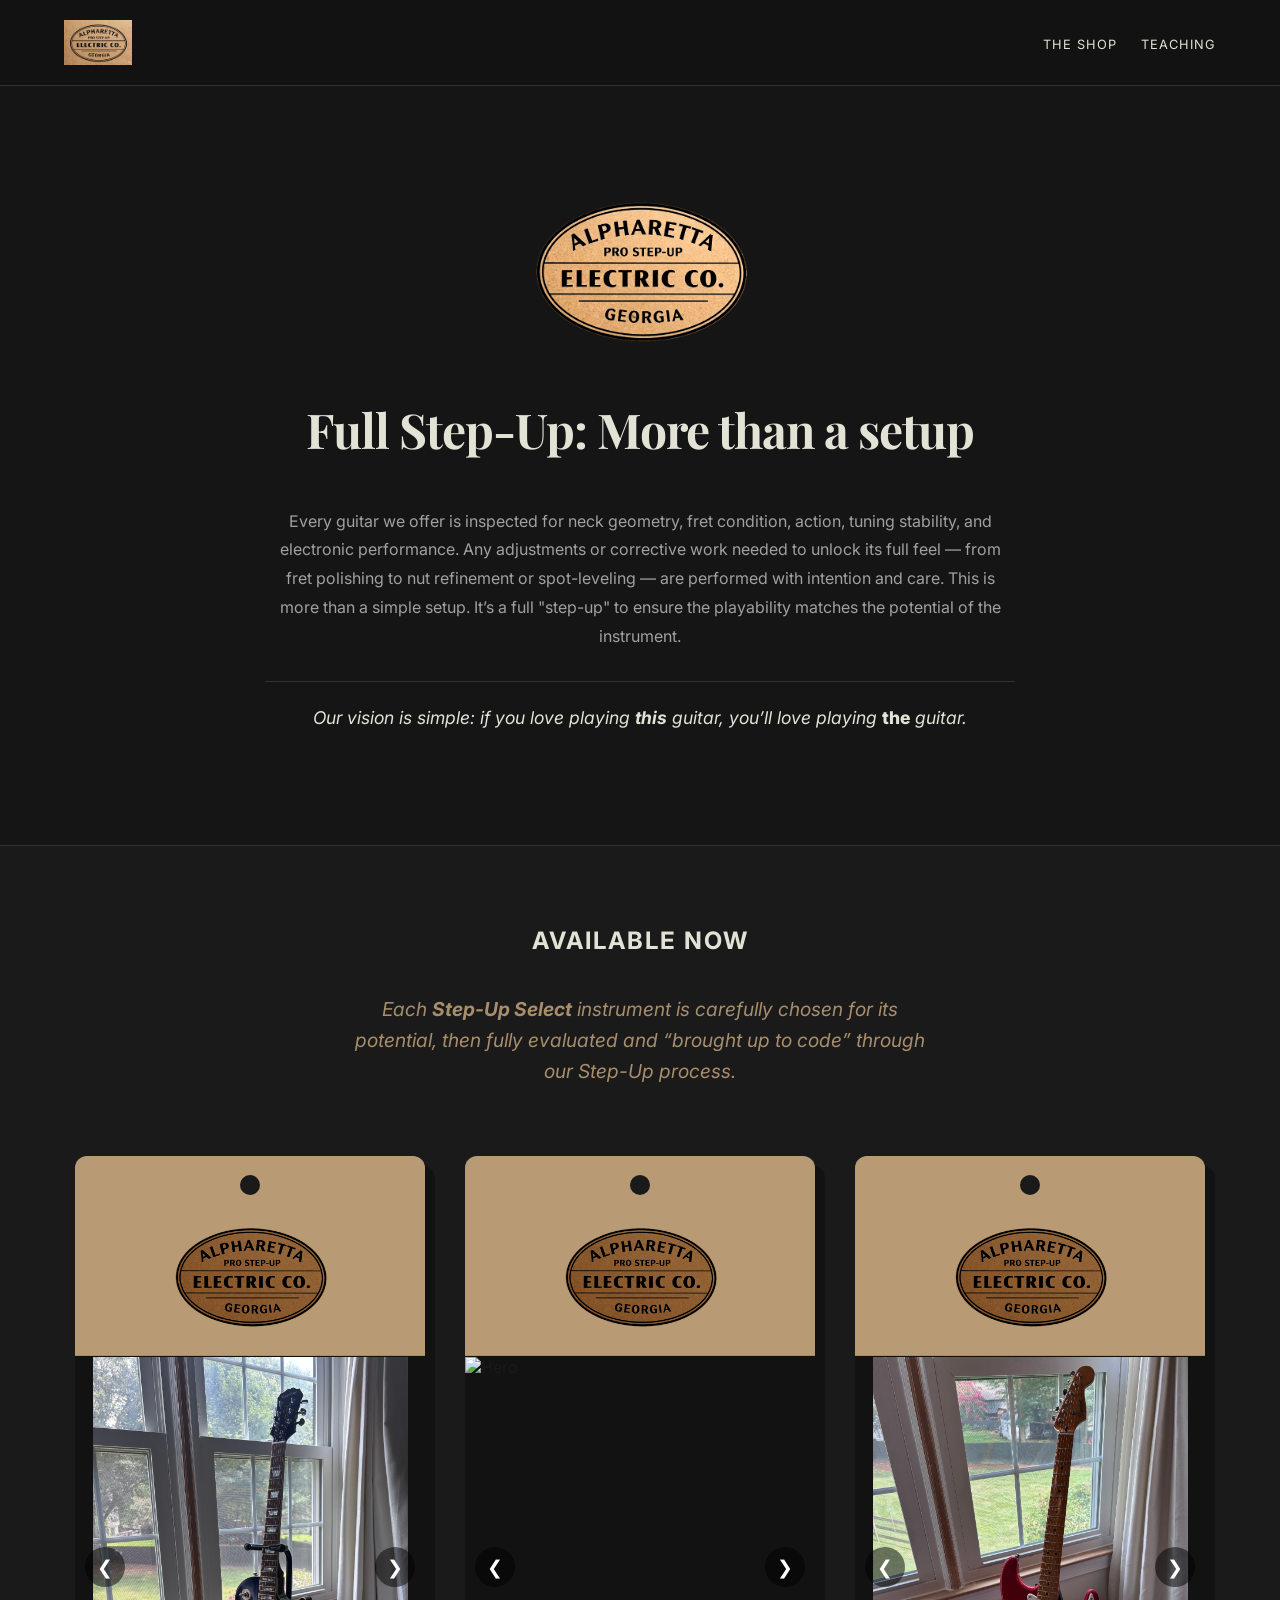
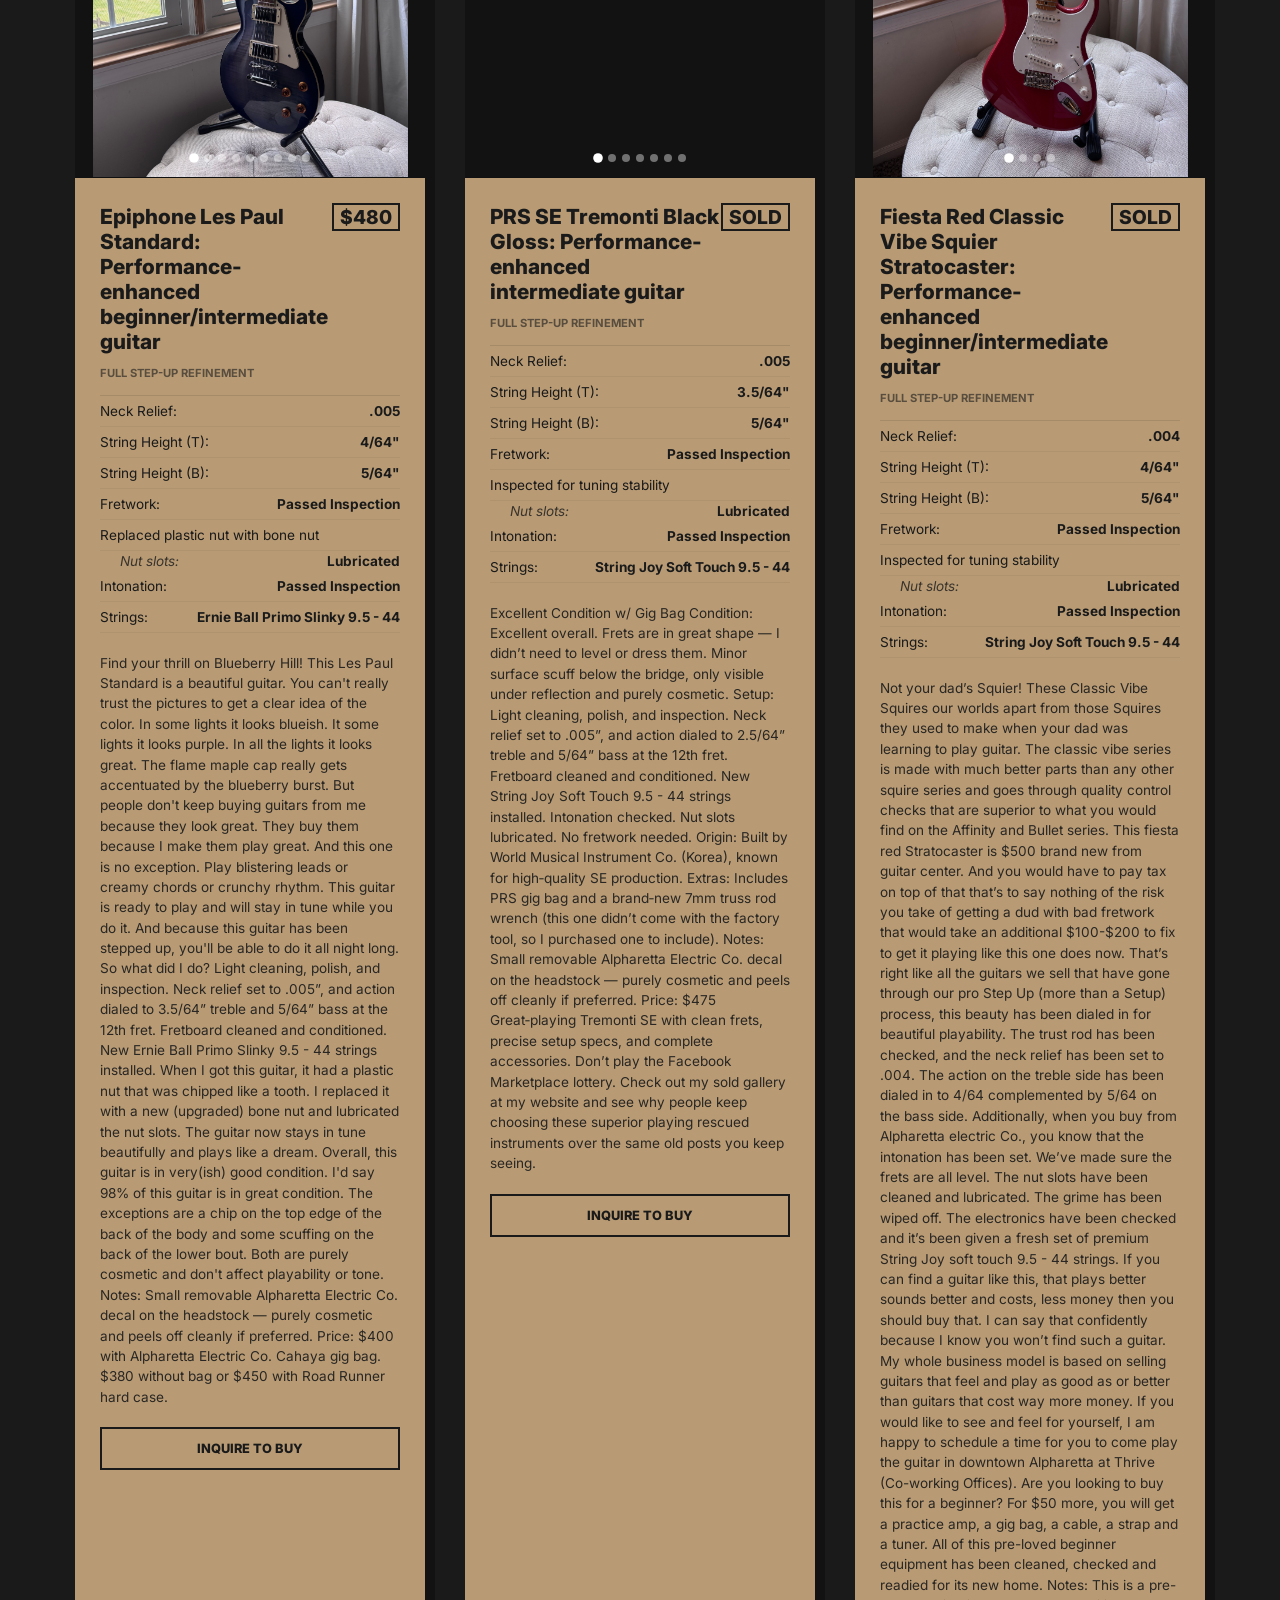
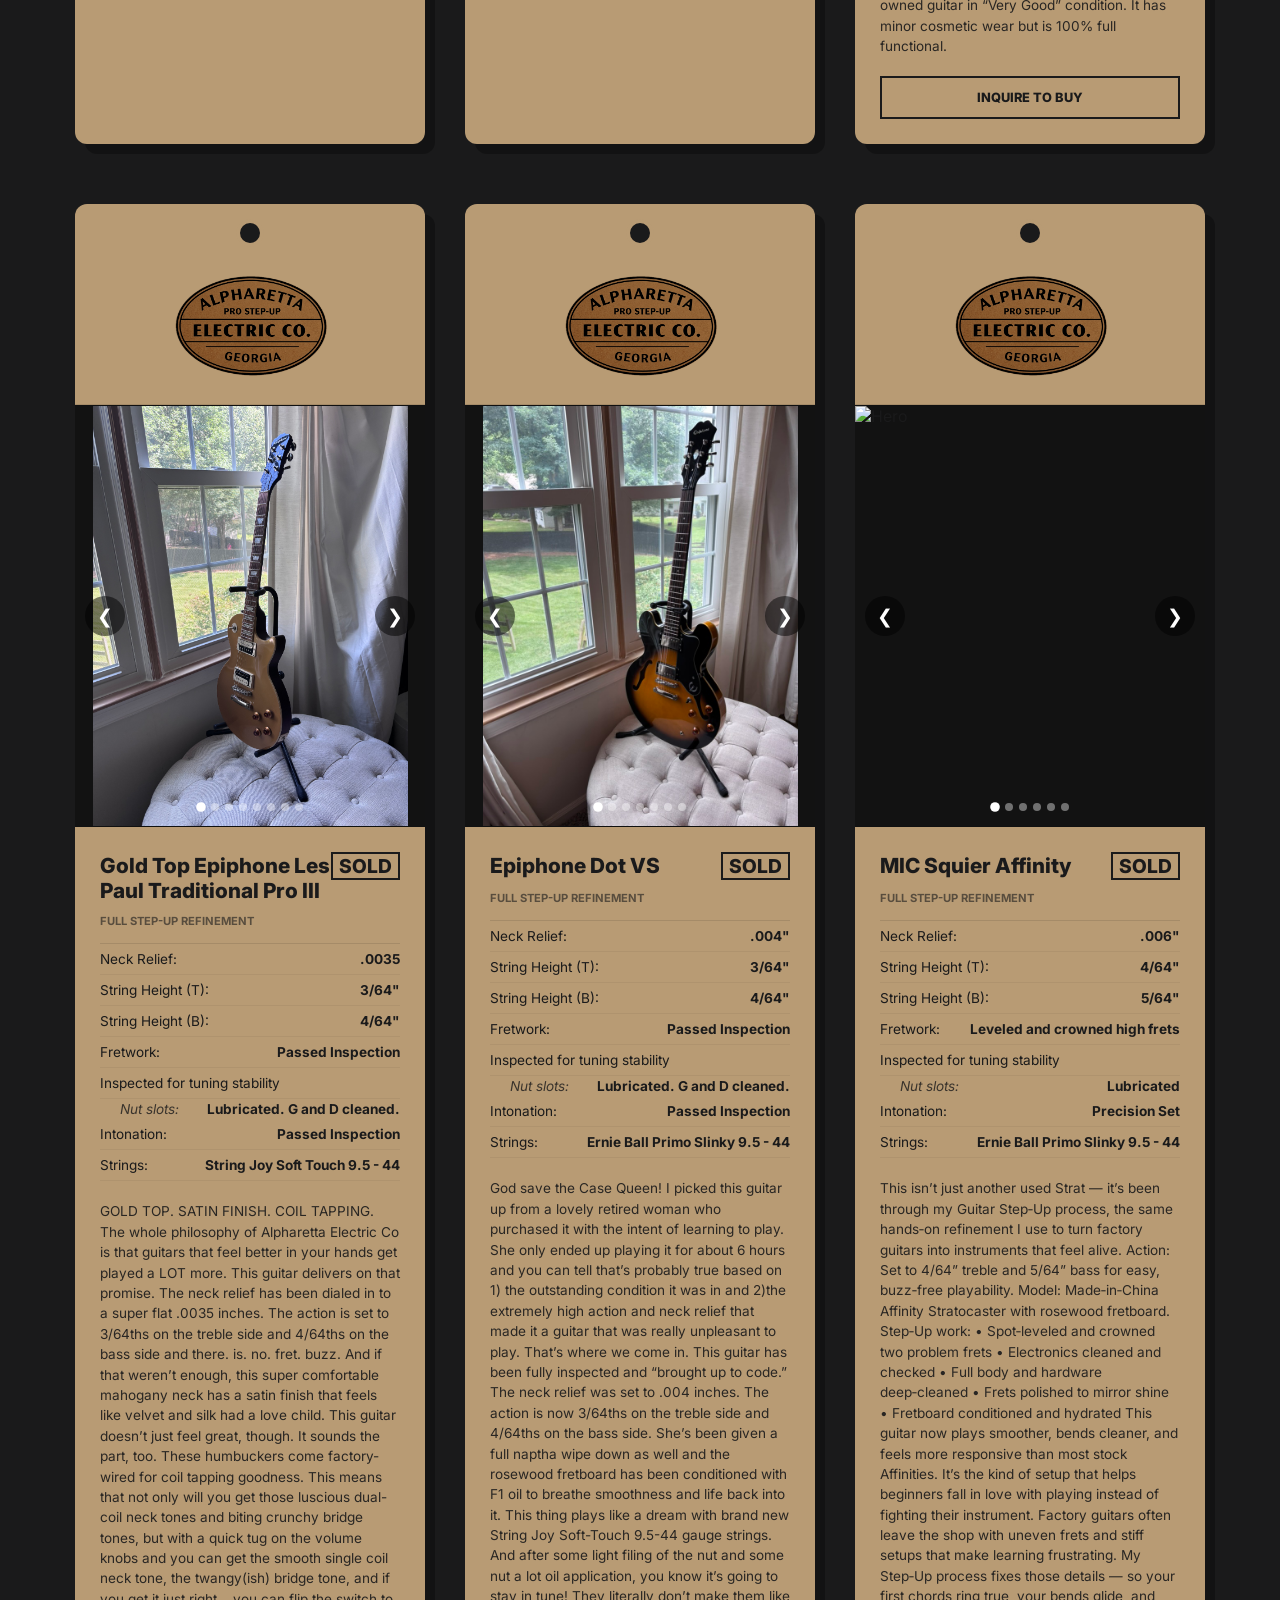
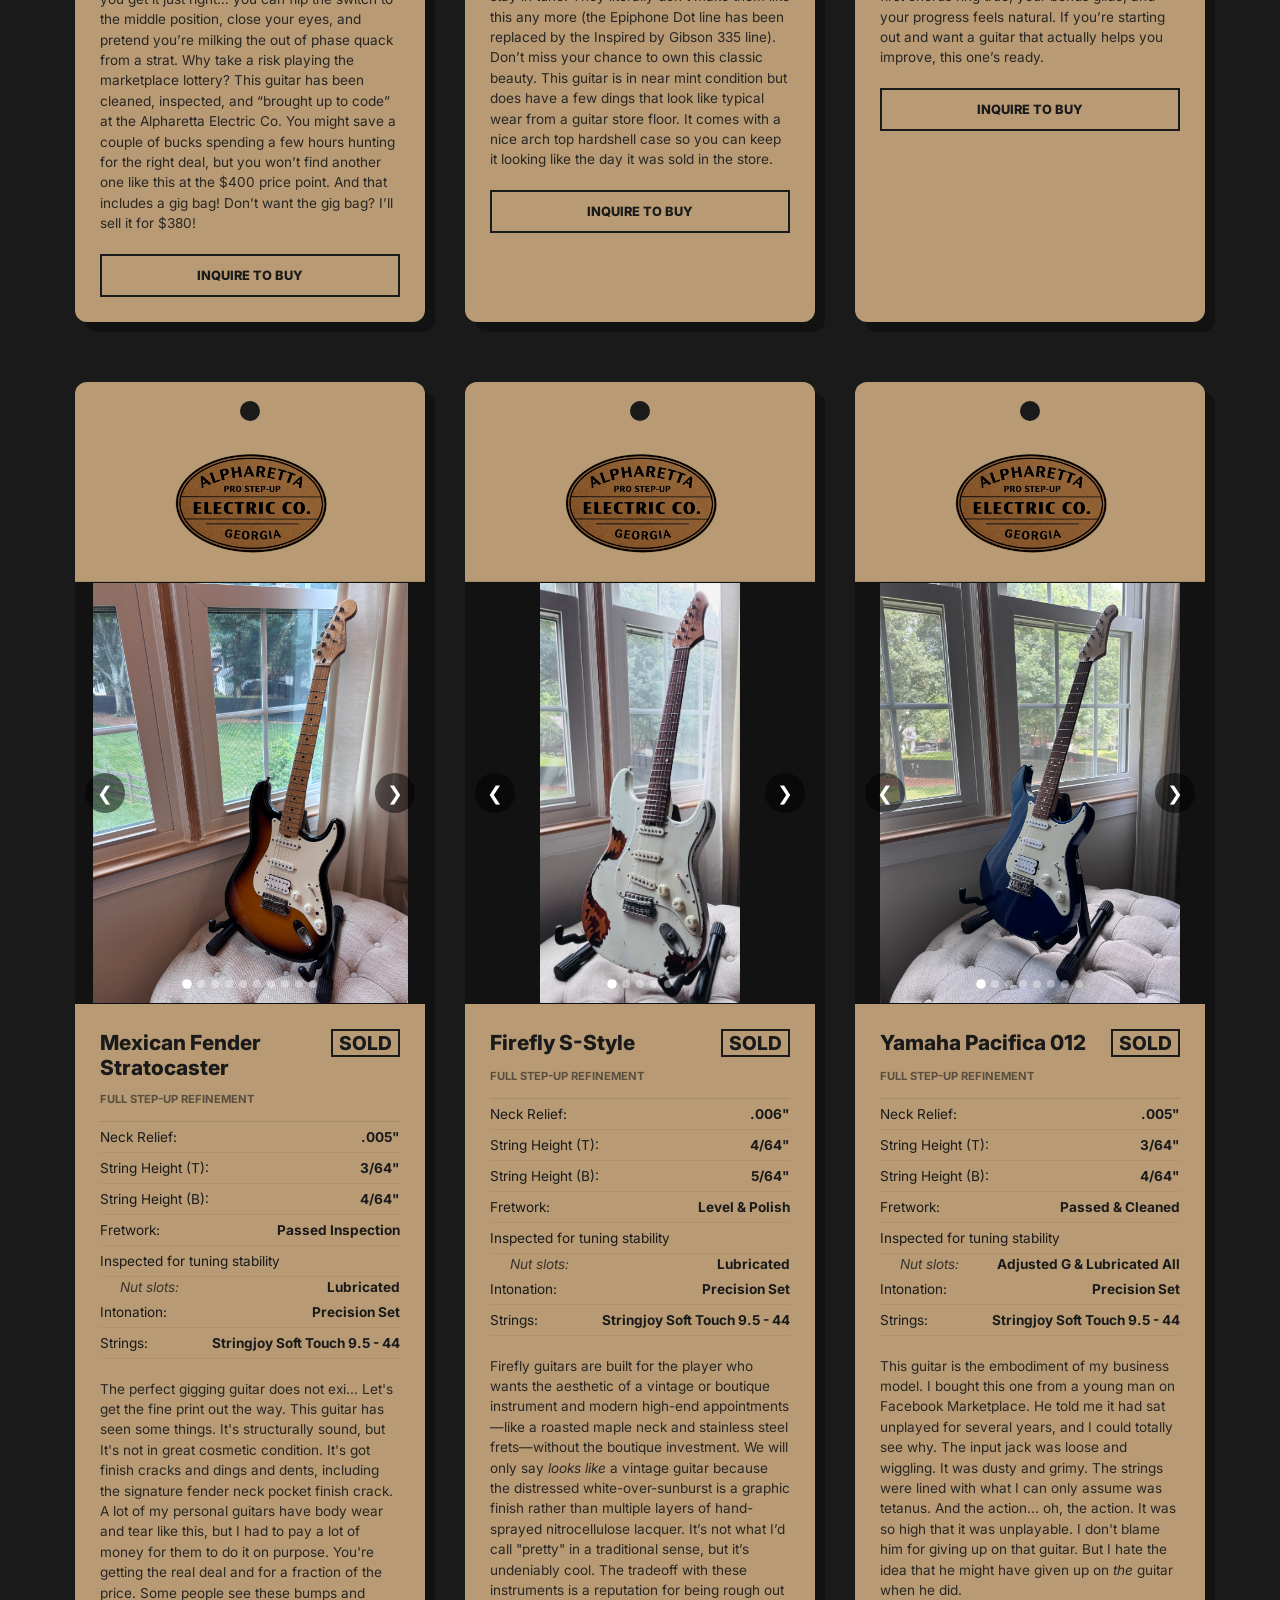
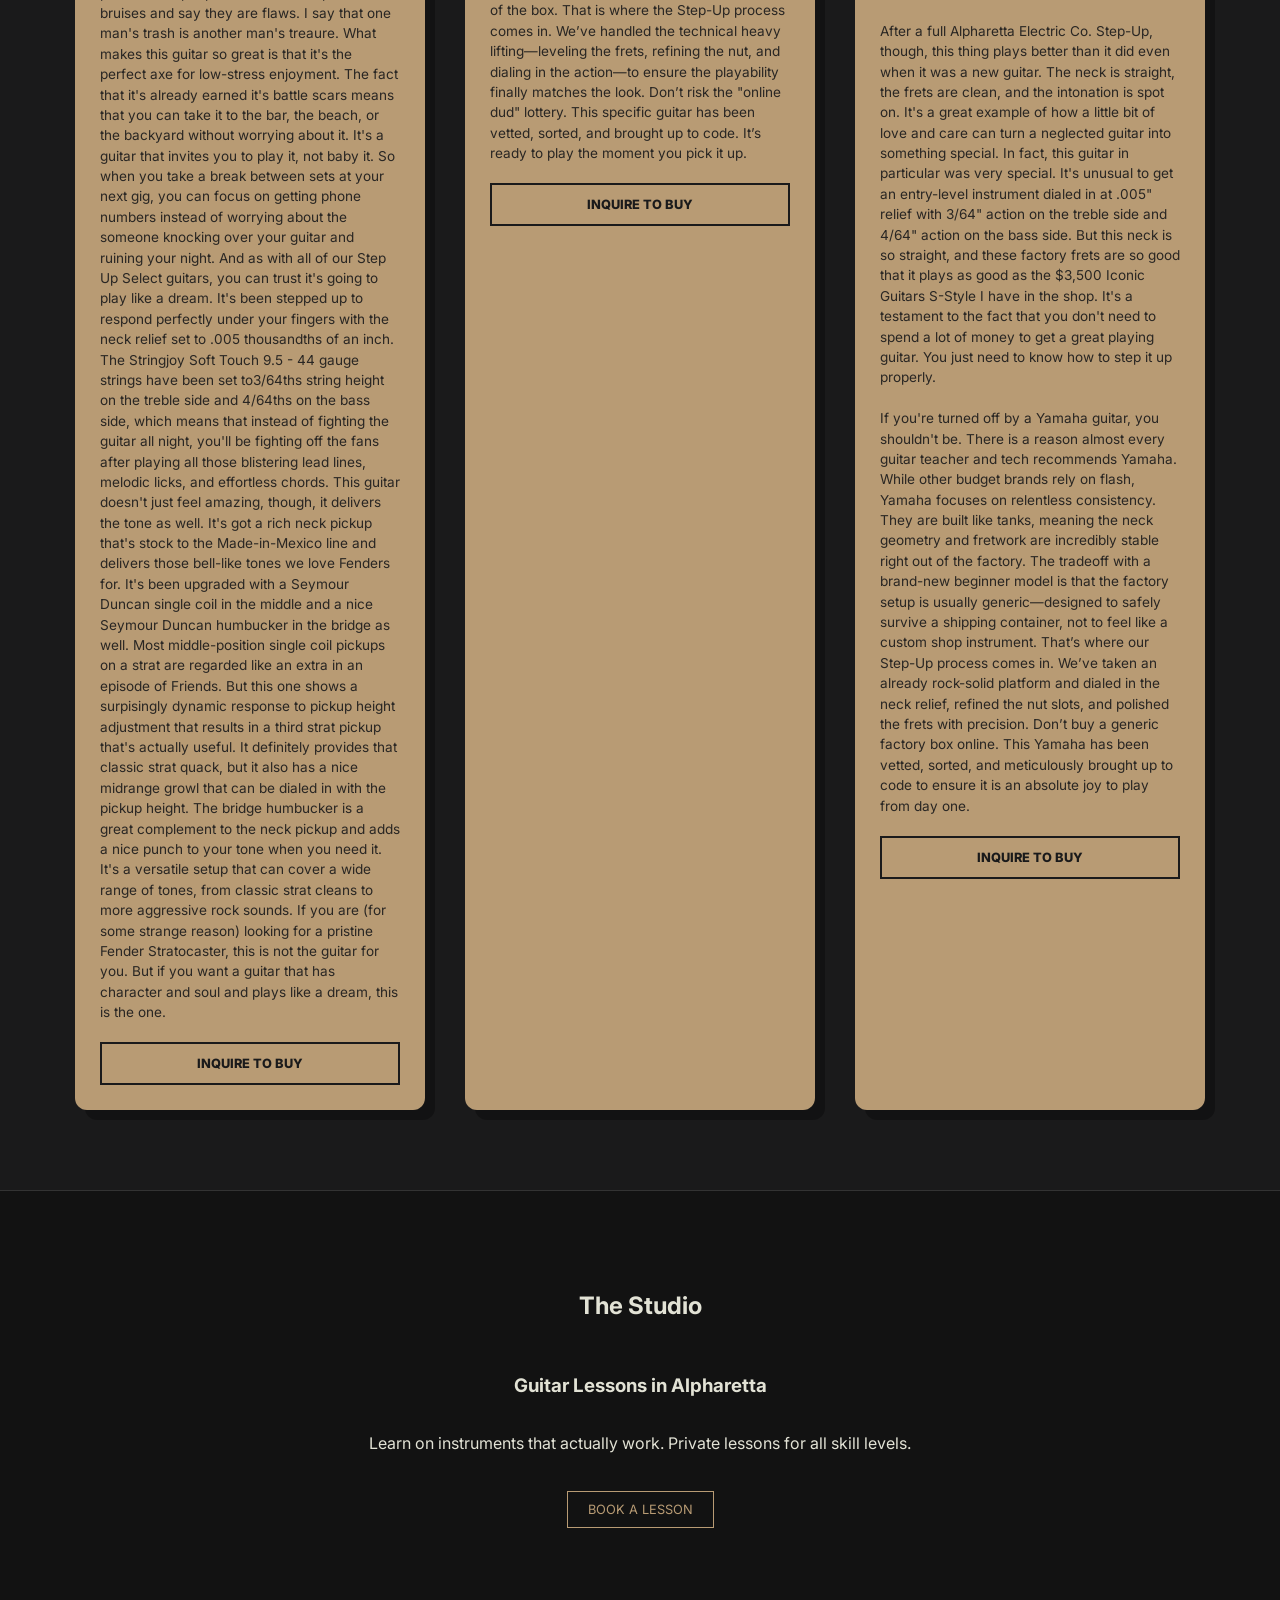
==== index.html @ bf379d79 "Les Paul Blueberry" ====
<!DOCTYPE html>
<html lang="en">

<head>
    <meta charset="UTF-8">
    <meta name="viewport" content="width=device-width, initial-scale=1.0">
    <title>Alpharetta Electric Co. | Pro Step-Up</title>
    <link rel="stylesheet" href="style.css">
    <link
        href="https://fonts.googleapis.com/css2?family=Inter:wght@400;700;800&family=Playfair+Display:ital,wght@0,700;1,400&display=swap"
        rel="stylesheet">
</head>

<body>

    <nav class="navbar">
        <img src="logo.png" alt="Alpharetta Electric Co." class="nav-logo">
        <div class="nav-links">
            <a href="#shop">The Shop</a>
            <a href="#teaching">Teaching</a>
        </div>
    </nav>

    <header class="hero">
        <div class="hero-brand">
            <img src="logo-clean.png" alt="Alpharetta Electric Co." class="hero-logo">
        </div>

        <h1>Full Step-Up: More than a setup</h1>

        <div class="hero-content">
            <p class="hero-details">
                Every guitar we offer is inspected for neck geometry, fret condition, action, tuning stability, and
                electronic performance. Any adjustments or corrective work needed to unlock its full feel — from fret
                polishing to nut refinement or spot-leveling — are performed with intention and care. This is more than
                a simple setup. It’s a full "step-up" to ensure the playability matches the potential of the instrument.
            </p>
            <p class="hero-tagline">
                Our vision is simple: if you love playing <strong>this</strong> guitar, you’ll love playing <span
                    style="font-style: normal; font-weight: 800;">the</span> guitar.
            </p>
        </div>
    </header>

    <section id="shop" class="container">
        <h2 class="section-label">Available Now</h2>

        <div class="shop-preface">
            <p>
                Each <strong>Step-Up Select</strong> instrument is carefully chosen for its potential, then fully
                evaluated and “brought up to code” through our Step-Up process.
            </p>
        </div>

        <div class="guitar-grid">

            <article class="guitar-card">
                <div class="tag-brand top-brand">
                    <img src="logo-clean.png" alt="Alpharetta Electric Co." class="card-logo-badge">
                </div>

                <div class="card-image-area">
                    <button class="slider-arrow prev" onclick="moveSlider(this, -1)">&#10094;</button>
                    <button class="slider-arrow next" onclick="moveSlider(this, 1)">&#10095;</button>

                    <div class="image-slider" id="guitarSlider1">
                        <img src="blue-lp-hero.jpeg" class="guitar-photo" alt="Hero" onclick="zoomImage(this)">
                        <img src="blue-lp-front.jpeg" class="guitar-photo" alt="Hero" onclick="zoomImage(this)">
                        <img src="blue-lp-hs.jpeg" class="guitar-photo" alt="Hero" onclick="zoomImage(this)">
                        <img src="blue-lp-grain.jpeg" class="guitar-photo" alt="Hero" onclick="zoomImage(this)">
                        <img src="blue-lp-aec-logo.jpeg" class="guitar-photo" alt="Hero" onclick="zoomImage(this)">
                        <img src="blue-lp-aec-bag-swag.jpeg" class="guitar-photo" alt="Hero" onclick="zoomImage(this)">
                        <img src="blue-lp-back.jpeg" class="guitar-photo" alt="Hero" onclick="zoomImage(this)">
                        <img src="blue-lp-chip.jpeg" class="guitar-photo" alt="Hero" onclick="zoomImage(this)">
                        <img src="blue-lp-scuff.jpeg" class="guitar-photo" alt="Hero" onclick="zoomImage(this)">
                    </div>

                    <div class="slider-dots">
                        <span class="dot active"></span>
                        <span class="dot"></span>
                        <span class="dot"></span>
                        <span class="dot"></span>
                        <span class="dot"></span>
                        <span class="dot"></span>
                        <span class="dot"></span>
                        <span class="dot"></span>
                        <span class="dot"></span>
                    </div>
                </div>

                <div class="tag-body">
                    <div class="tag-header">
                        <h3>Epiphone Les Paul Standard: Performance-enhanced beginner/intermediate guitar</h3>
                        <span class="price">$480</span>
                    </div>

                    <p class="tier-label">Full Step-Up Refinement</p>

                    <div class="checklist-group">
                        <div class="check-item"><span>Neck Relief:</span> <strong>.005</strong></div>
                        <div class="check-item"><span>String Height (T):</span> <strong>4/64"</strong></div>
                        <div class="check-item"><span>String Height (B):</span> <strong>5/64"</strong></div>
                        <div class="check-item"><span>Fretwork:</span> <strong>Passed Inspection</strong>
                        </div>
                        <div class="check-item"><span>Replaced plastic nut with bone nut</span></div>
                        <div class="check-item sub-item"><span>Nut slots:</span> <strong>Lubricated</strong></div>
                        <div class="check-item"><span>Intonation:</span> <strong>Passed Inspection</strong></div>
                        <div class="check-item"><span>Strings:</span> <strong>Ernie Ball Primo Slinky 9.5 - 44</strong>
                        </div>
                    </div>

                    <p class="description">

                        Find your thrill on Blueberry Hill!

                        This Les Paul Standard is a beautiful guitar. You can't really trust the pictures to get a clear
                        idea of the color. In some lights it looks blueish. It some lights it looks purple. In all the
                        lights it looks great. The flame maple cap really gets accentuated by the blueberry burst.

                        But people don't keep buying guitars from me because they look great. They buy them because I
                        make them play great. And this one is no exception. Play blistering leads or creamy chords or
                        crunchy rhythm. This guitar is ready to play and will stay in tune while you do it. And because
                        this guitar has been stepped up, you'll be able to do it all night long.

                        So what did I do? Light cleaning, polish, and inspection. Neck relief set to .005”, and action
                        dialed to 3.5/64” treble and 5/64” bass at the 12th fret. Fretboard cleaned and conditioned. New
                        Ernie
                        Ball Primo Slinky 9.5 - 44 strings installed.

                        When I got this guitar, it had a plastic nut that was chipped like a tooth. I replaced it with a
                        new (upgraded) bone nut and lubricated the nut slots. The guitar now stays in tune beautifully
                        and plays like a
                        dream.

                        Overall, this guitar is in very(ish) good condition. I'd say 98% of this guitar is in great
                        condition. The exceptions are a chip on the top edge of
                        the back of the body and some scuffing on the back of the lower bout. Both are purely cosmetic
                        and don't affect playability or tone.

                        Notes: Small removable Alpharetta Electric Co. decal on the headstock — purely cosmetic and
                        peels off cleanly if preferred.

                        Price: $400 with Alpharetta Electric Co. Cahaya gig bag. $380 without bag or $450 with Road
                        Runner hard case.



                    </p>

                    <a href="mailto:jeff@alpharettaelectric.co?subject=MIM Strat Inquiry" class="btn-inquire">Inquire to
                        Buy</a>
                </div>
            </article>


            <article class="guitar-card">
                <div class="tag-brand top-brand">
                    <img src="logo-clean.png" alt="Alpharetta Electric Co." class="card-logo-badge">
                </div>

                <div class="card-image-area">
                    <button class="slider-arrow prev" onclick="moveSlider(this, -1)">&#10094;</button>
                    <button class="slider-arrow next" onclick="moveSlider(this, 1)">&#10095;</button>

                    <div class="image-slider" id="guitarSlider1">
                        <img src="PRS-hero.jpeg" class="guitar-photo" alt="Hero" onclick="zoomImage(this)">
                        <img src="PRS-front.jpeg" class="guitar-photo" alt="Hero" onclick="zoomImage(this)">
                        <img src="PRS-frets.jpeg" class="guitar-photo" alt="Hero" onclick="zoomImage(this)">
                        <img src="PRS-bk.jpeg" class="guitar-photo" alt="Hero" onclick="zoomImage(this)">
                        <img src="PRS-bk-hs.jpeg" class="guitar-photo" alt="Hero" onclick="zoomImage(this)">
                        <img src="PRS-bag.jpeg" class="guitar-photo" alt="Hero" onclick="zoomImage(this)">

                    </div>

                    <div class="slider-dots">
                        <span class="dot active"></span>
                        <span class="dot"></span>
                        <span class="dot"></span>
                        <span class="dot"></span>
                        <span class="dot"></span>
                        <span class="dot"></span>
                        <span class="dot"></span>
                    </div>
                </div>

                <div class="tag-body">
                    <div class="tag-header">
                        <h3>PRS SE Tremonti Black Gloss: Performance-enhanced intermediate guitar</h3>
                        <span class="price">SOLD</span>
                    </div>

                    <p class="tier-label">Full Step-Up Refinement</p>

                    <div class="checklist-group">
                        <div class="check-item"><span>Neck Relief:</span> <strong>.005</strong></div>
                        <div class="check-item"><span>String Height (T):</span> <strong>3.5/64"</strong></div>
                        <div class="check-item"><span>String Height (B):</span> <strong>5/64"</strong></div>
                        <div class="check-item"><span>Fretwork:</span> <strong>Passed Inspection</strong>
                        </div>
                        <div class="check-item"><span>Inspected for tuning stability</span></div>
                        <div class="check-item sub-item"><span>Nut slots:</span> <strong>Lubricated</strong></div>
                        <div class="check-item"><span>Intonation:</span> <strong>Passed Inspection</strong></div>
                        <div class="check-item"><span>Strings:</span> <strong>String Joy Soft Touch 9.5 - 44</strong>
                        </div>
                    </div>

                    <p class="description">

                        Excellent Condition w/ Gig Bag

                        Condition: Excellent overall. Frets are in great shape — I didn’t need to level or dress them.
                        Minor surface scuff below the bridge, only visible under reflection and purely cosmetic.

                        Setup: Light cleaning, polish, and inspection. Neck relief set to .005”, and action dialed to
                        2.5/64” treble and 5/64” bass at the 12th fret. Fretboard cleaned and conditioned. New String
                        Joy Soft Touch 9.5 - 44 strings installed. Intonation checked. Nut slots lubricated. No fretwork
                        needed.

                        Origin: Built by World Musical Instrument Co. (Korea), known for high‑quality SE production.

                        Extras: Includes PRS gig bag and a brand‑new 7mm truss rod wrench (this one didn’t come with the
                        factory tool, so I purchased one to include).

                        Notes: Small removable Alpharetta Electric Co. decal on the headstock — purely cosmetic and
                        peels off cleanly if preferred.

                        Price: $475

                        Great‑playing Tremonti SE with clean frets, precise setup specs, and complete accessories. Don’t
                        play the Facebook Marketplace lottery. Check out my sold gallery at my website and see why
                        people keep choosing these superior playing rescued instruments over the same old posts you keep
                        seeing.

                    </p>

                    <a href="mailto:jeff@alpharettaelectric.co?subject=MIM Strat Inquiry" class="btn-inquire">Inquire to
                        Buy</a>
                </div>
            </article>

            <article class="guitar-card">
                <div class="tag-brand top-brand">
                    <img src="logo-clean.png" alt="Alpharetta Electric Co." class="card-logo-badge">
                </div>

                <div class="card-image-area">
                    <button class="slider-arrow prev" onclick="moveSlider(this, -1)">&#10094;</button>
                    <button class="slider-arrow next" onclick="moveSlider(this, 1)">&#10095;</button>

                    <div class="image-slider" id="guitarSlider1">
                        <img src="FRCV Hero.jpeg" class="guitar-photo" alt="Hero" onclick="zoomImage(this)">
                        <img src="FR CV Back.jpeg" class="guitar-photo" alt="Hero" onclick="zoomImage(this)">
                        <img src="FRCV Headstock.jpeg" class="guitar-photo" alt="Hero" onclick="zoomImage(this)">
                        <img src="FRCV aelogo.jpeg" class="guitar-photo" alt="Hero" onclick="zoomImage(this)">

                    </div>

                    <div class="slider-dots">
                        <span class="dot active"></span>
                        <span class="dot"></span>
                        <span class="dot"></span>
                        <span class="dot"></span>
                    </div>
                </div>

                <div class="tag-body">
                    <div class="tag-header">
                        <h3>Fiesta Red Classic Vibe Squier Stratocaster: Performance-enhanced beginner/intermediate
                            guitar</h3>
                        <span class="price">SOLD</span>
                    </div>

                    <p class="tier-label">Full Step-Up Refinement</p>

                    <div class="checklist-group">
                        <div class="check-item"><span>Neck Relief:</span> <strong>.004</strong></div>
                        <div class="check-item"><span>String Height (T):</span> <strong>4/64"</strong></div>
                        <div class="check-item"><span>String Height (B):</span> <strong>5/64"</strong></div>
                        <div class="check-item"><span>Fretwork:</span> <strong>Passed Inspection</strong>
                        </div>
                        <div class="check-item"><span>Inspected for tuning stability</span></div>
                        <div class="check-item sub-item"><span>Nut slots:</span> <strong>Lubricated</strong></div>
                        <div class="check-item"><span>Intonation:</span> <strong>Passed Inspection</strong></div>
                        <div class="check-item"><span>Strings:</span> <strong>String Joy Soft Touch 9.5 - 44</strong>
                        </div>
                    </div>

                    <p class="description">

                        Not your dad’s Squier!

                        These Classic Vibe Squires our worlds apart from those Squires they used to make when your dad
                        was learning to play guitar. The classic vibe series is made with much better parts than any
                        other squire series and goes through quality control checks that are superior to what you would
                        find on the Affinity and Bullet series.

                        This fiesta red Stratocaster is $500 brand new from guitar center. And you would have to pay tax
                        on top of that that’s to say nothing of the risk you take of getting a dud with bad fretwork
                        that would take an additional $100-$200 to fix to get it playing like this one does now.

                        That’s right like all the guitars we sell that have gone through our pro Step Up (more than a
                        Setup) process, this beauty has been dialed in for beautiful playability. The trust rod has been
                        checked, and the neck relief has been set to .004. The action on the treble side has been dialed
                        in to 4/64 complemented by 5/64 on the bass side. Additionally, when you buy from Alpharetta
                        electric Co., you know that the intonation has been set. We’ve made sure the frets are all
                        level. The nut slots have been cleaned and lubricated. The grime has been wiped off. The
                        electronics have been checked and it’s been given a fresh set of premium String Joy soft touch
                        9.5 - 44 strings. If you can find a guitar like this, that plays better sounds better and costs,
                        less money then you should buy that. I can say that confidently because I know you won’t find
                        such a guitar.

                        My whole business model is based on selling guitars that feel and play as good as or better than
                        guitars that cost way more money. If you would like to see and feel for yourself, I am happy to
                        schedule a time for you to come play the guitar in downtown Alpharetta at Thrive (Co-working
                        Offices).

                        Are you looking to buy this for a beginner? For $50 more, you will get a practice amp, a gig
                        bag, a cable, a strap and a tuner. All of this pre-loved beginner equipment has been cleaned,
                        checked and readied for its new home.

                        Notes: This is a pre-owned guitar in “Very Good” condition. It has minor cosmetic wear but is
                        100% full functional.
                    </p>

                    <a href="mailto:jeff@alpharettaelectric.co?subject=MIM Strat Inquiry" class="btn-inquire">Inquire to
                        Buy</a>
                </div>
            </article>



            <article class="guitar-card">
                <div class="tag-brand top-brand">
                    <img src="logo-clean.png" alt="Alpharetta Electric Co." class="card-logo-badge">
                </div>

                <div class="card-image-area">
                    <button class="slider-arrow prev" onclick="moveSlider(this, -1)">&#10094;</button>
                    <button class="slider-arrow next" onclick="moveSlider(this, 1)">&#10095;</button>

                    <div class="image-slider" id="guitarSlider1">
                        <img src="LP GT Hero.jpeg" class="guitar-photo" alt="Hero" onclick="zoomImage(this)">
                        <img src="LP GT Top.jpeg" class="guitar-photo" alt="Hero" onclick="zoomImage(this)">
                        <img src="LP GT Headstock.jpeg" class="guitar-photo" alt="Hero" onclick="zoomImage(this)">
                        <img src="LP GT Chip.jpeg" class="guitar-photo" alt="Hero" onclick="zoomImage(this)">
                        <img src="LP GT Back.jpeg" class="guitar-photo" alt="Hero" onclick="zoomImage(this)">
                        <img src="LP GT Mahogany.jpeg" class="guitar-photo" alt="Hero" onclick="zoomImage(this)">
                        <img src="LP GT Tuners.jpeg" class="guitar-photo" alt="Hero" onclick="zoomImage(this)">
                        <img src="LP GT aelogo.jpeg" class="guitar-photo" alt="Hero" onclick="zoomImage(this)">
                    </div>

                    <div class="slider-dots">
                        <span class="dot active"></span>
                        <span class="dot"></span>
                        <span class="dot"></span>
                        <span class="dot"></span>
                        <span class="dot"></span>
                        <span class="dot"></span>
                        <span class="dot"></span>
                        <span class="dot"></span>
                    </div>
                </div>

                <div class="tag-body">
                    <div class="tag-header">
                        <h3>Gold Top Epiphone Les Paul Traditional Pro III</h3>
                        <span class="price">SOLD</span>
                    </div>

                    <p class="tier-label">Full Step-Up Refinement</p>

                    <div class="checklist-group">
                        <div class="check-item"><span>Neck Relief:</span> <strong>.0035</strong></div>
                        <div class="check-item"><span>String Height (T):</span> <strong>3/64"</strong></div>
                        <div class="check-item"><span>String Height (B):</span> <strong>4/64"</strong></div>
                        <div class="check-item"><span>Fretwork:</span> <strong>Passed Inspection</strong>
                        </div>
                        <div class="check-item"><span>Inspected for tuning stability</span></div>
                        <div class="check-item sub-item"><span>Nut slots:</span> <strong>Lubricated. G and D
                                cleaned.</strong></div>
                        <div class="check-item"><span>Intonation:</span> <strong>Passed Inspection</strong></div>
                        <div class="check-item"><span>Strings:</span> <strong>String Joy Soft Touch 9.5 - 44</strong>
                        </div>
                    </div>

                    <p class="description">
                        GOLD TOP. SATIN FINISH. COIL TAPPING.

                        The whole philosophy of Alpharetta Electric Co is that guitars that feel better in your hands
                        get played a LOT more. This guitar delivers on that promise. The neck relief has been dialed in
                        to a super flat .0035 inches. The action is set to 3/64ths on the treble side and 4/64ths on the
                        bass side and there. is. no. fret. buzz.

                        And if that weren’t enough, this super comfortable mahogany neck has a satin finish that feels
                        like velvet and silk had a love child.

                        This guitar doesn’t just feel great, though. It sounds the part, too. These humbuckers come
                        factory-wired for coil tapping goodness. This means that not only will you get those luscious
                        dual-coil neck tones and biting crunchy bridge tones, but with a quick tug on the volume knobs
                        and you can get the smooth single coil neck tone, the twangy(ish) bridge tone, and if you get it
                        just right… you can flip the switch to the middle position, close your eyes, and pretend you’re
                        milking the out of phase quack from a strat.

                        Why take a risk playing the marketplace lottery? This guitar has been cleaned, inspected, and
                        “brought up to code” at the Alpharetta Electric Co. You might save a couple of bucks spending a
                        few hours hunting for the right deal, but you won’t find another one like this at the $400 price
                        point. And that includes a gig bag! Don’t want the gig bag? I’ll sell it for $380!

                    </p>

                    <a href="mailto:jeff@alpharettaelectric.co?subject=MIM Strat Inquiry" class="btn-inquire">Inquire to
                        Buy</a>
                </div>
            </article>


            <article class="guitar-card">
                <div class="tag-brand top-brand">
                    <img src="logo-clean.png" alt="Alpharetta Electric Co." class="card-logo-badge">
                </div>

                <div class="card-image-area">
                    <button class="slider-arrow prev" onclick="moveSlider(this, -1)">&#10094;</button>
                    <button class="slider-arrow next" onclick="moveSlider(this, 1)">&#10095;</button>

                    <div class="image-slider" id="guitarSlider1">
                        <img src="Dot-Hero.jpeg" class="guitar-photo" alt="Hero" onclick="zoomImage(this)">
                        <img src="Dot Closeup.jpeg" class="guitar-photo" alt="Headstock" onclick="zoomImage(this)">
                        <img src="Dot Headstock.jpeg" class="guitar-photo" alt="Headstock" onclick="zoomImage(this)">
                        <img src="Dot Back.jpeg" class="guitar-photo" alt="Headstock" onclick="zoomImage(this)">
                        <img src="Dot aelogo.jpeg" class="guitar-photo" alt="Headstock" onclick="zoomImage(this)">
                        <img src="Dot in case.jpeg" class="guitar-photo" alt="Headstock" onclick="zoomImage(this)">
                        <img src="Dot case.jpeg" class="guitar-photo" alt="Headstock" onclick="zoomImage(this)">
                    </div>

                    <div class="slider-dots">
                        <span class="dot active"></span>
                        <span class="dot"></span>
                        <span class="dot"></span>
                        <span class="dot"></span>
                        <span class="dot"></span>
                        <span class="dot"></span>
                        <span class="dot"></span>
                    </div>
                </div>

                <div class="tag-body">
                    <div class="tag-header">
                        <h3>Epiphone Dot VS</h3>
                        <span class="price">SOLD</span>
                    </div>

                    <p class="tier-label">Full Step-Up Refinement</p>

                    <div class="checklist-group">
                        <div class="check-item"><span>Neck Relief:</span> <strong>.004"</strong></div>
                        <div class="check-item"><span>String Height (T):</span> <strong>3/64"</strong></div>
                        <div class="check-item"><span>String Height (B):</span> <strong>4/64"</strong></div>
                        <div class="check-item"><span>Fretwork:</span> <strong>Passed Inspection</strong>
                        </div>
                        <div class="check-item"><span>Inspected for tuning stability</span></div>
                        <div class="check-item sub-item"><span>Nut slots:</span> <strong>Lubricated. G and D
                                cleaned.</strong></div>
                        <div class="check-item"><span>Intonation:</span> <strong>Passed Inspection</strong></div>
                        <div class="check-item"><span>Strings:</span> <strong>Ernie Ball Primo Slinky 9.5 - 44</strong>
                        </div>
                    </div>

                    <p class="description">
                        God save the Case Queen!

                        I picked this guitar up from a lovely retired woman who purchased it with the intent of learning
                        to play. She only ended up playing it for about 6 hours and you can tell that’s probably true
                        based on 1) the outstanding condition it was in and 2)the extremely high action and neck relief
                        that made it a guitar that was really unpleasant to play.

                        That’s where we come in. This guitar has been fully inspected and “brought up to code.” The neck
                        relief was set to .004 inches. The action is now 3/64ths on the treble side and 4/64ths on the
                        bass side. She’s been given a full naptha wipe down as well and the rosewood fretboard has been
                        conditioned with F1 oil to breathe smoothness and life back into it. This thing plays like a
                        dream with brand new String Joy Soft-Touch 9.5-44 gauge strings. And after some light filing of
                        the nut and some nut a lot oil application, you know it’s going to stay in tune!

                        They literally don’t make them like this any more (the Epiphone Dot line has been replaced by
                        the Inspired by Gibson 335 line). Don’t miss your chance to own this classic beauty.

                        This guitar is in near mint condition but does have a few dings that look like typical wear from
                        a guitar store floor. It comes with a nice arch top hardshell case so you can keep it looking
                        like the day it was sold in the store.

                    </p>

                    <a href="mailto:jeff@alpharettaelectric.co?subject=MIM Strat Inquiry" class="btn-inquire">Inquire to
                        Buy</a>
                </div>
            </article>


            <article class="guitar-card">
                <div class="tag-brand top-brand">
                    <img src="logo-clean.png" alt="Alpharetta Electric Co." class="card-logo-badge">
                </div>

                <div class="card-image-area">
                    <button class="slider-arrow prev" onclick="moveSlider(this, -1)">&#10094;</button>
                    <button class="slider-arrow next" onclick="moveSlider(this, 1)">&#10095;</button>

                    <div class="image-slider" id="guitarSlider1">
                        <img src="mic-red-hero.jpeg" class="guitar-photo" alt="Hero" onclick="zoomImage(this)">
                        <img src="mic-red-closeup.jpeg" class="guitar-photo" alt="Headstock" onclick="zoomImage(this)">
                        <img src="mic-red-back-full.jpeg" class="guitar-photo" alt="Body" onclick="zoomImage(this)">
                        <img src="mic-red-back-closeup.jpeg" class="guitar-photo" alt="Body" onclick="zoomImage(this)">
                        <img src="mic-red-headstock.jpeg" class="guitar-photo" alt="Body" onclick="zoomImage(this)">
                        <img src="mic-red-aelogo.jpeg" class="guitar-photo" alt="Body" onclick="zoomImage(this)">
                    </div>

                    <div class="slider-dots">
                        <span class="dot active"></span>
                        <span class="dot"></span>
                        <span class="dot"></span>
                        <span class="dot"></span>
                        <span class="dot"></span>
                        <span class="dot"></span>
                    </div>
                </div>

                <div class="tag-body">
                    <div class="tag-header">
                        <h3>MIC Squier Affinity</h3>
                        <span class="price">SOLD</span>
                    </div>

                    <p class="tier-label">Full Step-Up Refinement</p>

                    <div class="checklist-group">
                        <div class="check-item"><span>Neck Relief:</span> <strong>.006"</strong></div>
                        <div class="check-item"><span>String Height (T):</span> <strong>4/64"</strong></div>
                        <div class="check-item"><span>String Height (B):</span> <strong>5/64"</strong></div>
                        <div class="check-item"><span>Fretwork:</span> <strong>Leveled and crowned high frets</strong>
                        </div>
                        <div class="check-item"><span>Inspected for tuning stability</span></div>
                        <div class="check-item sub-item"><span>Nut slots:</span> <strong>Lubricated</strong></div>
                        <div class="check-item"><span>Intonation:</span> <strong>Precision Set</strong></div>
                        <div class="check-item"><span>Strings:</span> <strong>Ernie Ball Primo Slinky 9.5 - 44</strong>
                        </div>
                    </div>

                    <p class="description">
                        This isn’t just another used Strat — it’s been through my Guitar Step‑Up process, the same
                        hands‑on refinement I use to turn factory guitars into instruments that feel alive.

                        Action: Set to 4/64” treble and 5/64” bass for easy, buzz‑free playability.
                        Model: Made‑in‑China Affinity Stratocaster with rosewood fretboard.
                        Step‑Up work:

                        • Spot‑leveled and crowned two problem frets
                        • Electronics cleaned and checked
                        • Full body and hardware deep‑cleaned
                        • Frets polished to mirror shine
                        • Fretboard conditioned and hydrated


                        This guitar now plays smoother, bends cleaner, and feels more responsive than most stock
                        Affinities. It’s the kind of setup that helps beginners fall in love with playing instead of
                        fighting their instrument.

                        Factory guitars often leave the shop with uneven frets and stiff setups that make learning
                        frustrating. My Step‑Up process fixes those details — so your first chords ring true, your bends
                        glide, and your progress feels natural.

                        If you’re starting out and want a guitar that actually helps you improve, this one’s ready.
                    </p>

                    <a href="mailto:jeff@alpharettaelectric.co?subject=MIM Strat Inquiry" class="btn-inquire">Inquire to
                        Buy</a>
                </div>
            </article>


            <article class="guitar-card">
                <div class="tag-brand top-brand">
                    <img src="logo-clean.png" alt="Alpharetta Electric Co." class="card-logo-badge">
                </div>

                <div class="card-image-area">
                    <button class="slider-arrow prev" onclick="moveSlider(this, -1)">&#10094;</button>
                    <button class="slider-arrow next" onclick="moveSlider(this, 1)">&#10095;</button>

                    <div class="image-slider" id="guitarSlider1">
                        <img src="bk-hero.jpeg" class="guitar-photo" alt="Hero" onclick="zoomImage(this)">
                        <img src="bk-profile.jpeg" class="guitar-photo" alt="Body" onclick="zoomImage(this)">
                        <img src="bk-headstock.jpeg" class="guitar-photo" alt="Headstock" onclick="zoomImage(this)">
                        <img src="bk-frets.jpeg" class="guitar-photo" alt="Front" onclick="zoomImage(this)">
                        <img src="bk-action.jpeg" class="guitar-photo" alt="Setup" onclick="zoomImage(this)">
                        <img src="bk-back.jpeg" class="guitar-photo" alt="Back" onclick="zoomImage(this)">
                        <img src="bk-aelogo.jpeg" class="guitar-photo" alt="Shop Tag" onclick="zoomImage(this)">
                        <img src="bk-rusty-bridge.jpeg" class="guitar-photo" alt="Bridge" onclick="zoomImage(this)">
                        <img src="bk-cracks.jpeg" class="guitar-photo" alt="Pickups" onclick="zoomImage(this)">
                    </div>

                    <div class="slider-dots">
                        <span class="dot active"></span>
                        <span class="dot"></span>
                        <span class="dot"></span>
                        <span class="dot"></span>
                        <span class="dot"></span>
                        <span class="dot"></span>
                        <span class="dot"></span>
                        <span class="dot"></span>
                        <span class="dot"></span>
                        <span class="dot"></span>
                    </div>
                </div>

                <div class="tag-body">
                    <div class="tag-header">
                        <h3>Mexican Fender Stratocaster</h3>
                        <span class="price">SOLD</span>
                    </div>

                    <p class="tier-label">Full Step-Up Refinement</p>

                    <div class="checklist-group">
                        <div class="check-item"><span>Neck Relief:</span> <strong>.005"</strong></div>
                        <div class="check-item"><span>String Height (T):</span> <strong>3/64"</strong></div>
                        <div class="check-item"><span>String Height (B):</span> <strong>4/64"</strong></div>
                        <div class="check-item"><span>Fretwork:</span> <strong>Passed Inspection</strong></div>
                        <div class="check-item"><span>Inspected for tuning stability</span></div>
                        <div class="check-item sub-item"><span>Nut slots:</span> <strong>Lubricated</strong></div>
                        <div class="check-item"><span>Intonation:</span> <strong>Precision Set</strong></div>
                        <div class="check-item"><span>Strings:</span> <strong>Stringjoy Soft Touch 9.5 - 44</strong>
                        </div>
                    </div>

                    <p class="description">
                        The perfect gigging guitar does not exi...

                        Let's get the fine print out the way. This guitar has seen some things. It's structurally sound,
                        but It's not in great cosmetic condition. It's got finish cracks and dings and dents, including
                        the signature fender neck pocket finish crack. A lot of my personal guitars have body wear and
                        tear like this, but I had to pay a lot of money for them to do it on purpose. You're getting the
                        real deal and for a fraction of the price.

                        Some people see these bumps and bruises and say they are flaws. I say that one man's trash is
                        another man's treaure. What makes this guitar so great is that it's the perfect axe for
                        low-stress enjoyment. The fact that it's already earned it's battle scars means that you can
                        take it to the bar, the beach, or the backyard without worrying about it. It's a guitar that
                        invites you to play it, not baby it. So when you take a break between sets at your next gig, you
                        can focus on getting phone numbers instead of worrying about the someone knocking over your
                        guitar and ruining your night.

                        And as with all of our Step Up Select guitars, you can trust it's going to play like a dream.
                        It's been stepped up to respond perfectly under your fingers with the neck relief set to .005
                        thousandths of an inch. The Stringjoy Soft Touch 9.5 - 44 gauge strings have been set to3/64ths
                        string height on the treble side and 4/64ths on the bass side, which means that instead of
                        fighting the guitar all night, you'll be fighting off the fans after playing all those
                        blistering lead lines, melodic licks, and effortless chords.

                        This guitar doesn't just feel amazing, though, it delivers the tone as well. It's got a rich
                        neck pickup that's stock to the Made-in-Mexico line and delivers those bell-like tones we love
                        Fenders for. It's been upgraded with a Seymour Duncan single coil in the middle and a nice
                        Seymour Duncan humbucker in the bridge as well. Most middle-position single coil pickups on a
                        strat are regarded like an extra in an episode of Friends. But this one shows a surpisingly
                        dynamic response to pickup height adjustment that results in a third strat pickup that's
                        actually useful. It definitely provides that classic strat quack, but it also has a nice
                        midrange growl that can be dialed in with the pickup height. The bridge humbucker is a great
                        complement to the neck pickup and adds a nice punch to your tone when you need it. It's a
                        versatile setup that can cover a wide range of tones, from classic strat cleans to more
                        aggressive rock sounds.

                        If you are (for some strange reason) looking for a pristine Fender Stratocaster, this is not the
                        guitar for you. But if you want a guitar that has character and soul and plays like a dream,
                        this is the one.
                    </p>

                    <a href="mailto:jeff@alpharettaelectric.co?subject=MIM Strat Inquiry" class="btn-inquire">Inquire to
                        Buy</a>
                </div>
            </article>

            <article class="guitar-card">
                <div class="tag-brand top-brand">
                    <img src="logo-clean.png" alt="Alpharetta Electric Co." class="card-logo-badge">
                </div>

                <div class="card-image-area">
                    <button class="slider-arrow prev" onclick="moveSlider(this, -1)">&#10094;</button>
                    <button class="slider-arrow next" onclick="moveSlider(this, 1)">&#10095;</button>

                    <div class="image-slider" id="guitarSlider1">
                        <img src="firefly-hero.jpeg" class="guitar-photo" alt="Hero" onclick="zoomImage(this)">
                        <img src="firefly-lower-body.jpeg" class="guitar-photo" alt="Body" onclick="zoomImage(this)">
                        <img src="firefly-neck.jpeg" class="guitar-photo" alt="Action" onclick="zoomImage(this)">
                        <img src="firefly-aelogo.jpeg" class="guitar-photo" alt="Headstock" onclick="zoomImage(this)">
                        <img src="firefly-back.jpeg" class="guitar-photo" alt="Back" onclick="zoomImage(this)">
                    </div>

                    <div class="slider-dots">
                        <span class="dot active"></span>
                        <span class="dot"></span>
                        <span class="dot"></span>
                        <span class="dot"></span>
                        <span class="dot"></span>
                    </div>
                </div>

                <div class="tag-body">
                    <div class="tag-header">
                        <h3>Firefly S-Style</h3>
                        <span class="price">SOLD</span>
                    </div>

                    <p class="tier-label">Full Step-Up Refinement</p>

                    <div class="checklist-group">
                        <div class="check-item"><span>Neck Relief:</span> <strong>.006"</strong></div>
                        <div class="check-item"><span>String Height (T):</span> <strong>4/64"</strong></div>
                        <div class="check-item"><span>String Height (B):</span> <strong>5/64"</strong></div>
                        <div class="check-item"><span>Fretwork:</span> <strong>Level & Polish</strong></div>
                        <div class="check-item"><span>Inspected for tuning stability</span></div>
                        <div class="check-item sub-item"><span>Nut slots:</span> <strong>Lubricated</strong></div>
                        <div class="check-item"><span>Intonation:</span> <strong>Precision Set</strong></div>
                        <div class="check-item"><span>Strings:</span> <strong>Stringjoy Soft Touch 9.5 - 44</strong>
                        </div>
                    </div>

                    <p class="description">
                        Firefly guitars are built for the player who wants the aesthetic of a vintage or boutique
                        instrument and modern high-end appointments—like a roasted maple neck and stainless steel
                        frets—without the boutique investment.
                        We will only say <em>looks like</em> a vintage guitar because the distressed white-over-sunburst
                        is a graphic finish rather than multiple layers of hand-sprayed nitrocellulose lacquer. It’s not
                        what
                        I’d call "pretty" in a traditional sense, but it’s undeniably cool.
                        The tradeoff with these instruments is a reputation for being rough out of the box. That is
                        where the Step-Up process comes in. We’ve handled the technical heavy lifting—leveling the
                        frets, refining the nut, and dialing in the action—to ensure the playability finally matches the
                        look. Don’t risk the "online dud" lottery. This specific guitar has been vetted, sorted, and
                        brought up to code. It’s ready to play the moment you pick it up.
                    </p>

                    <a href="mailto:jeff@alpharettaelectric.co?subject=Firefly Inquiry" class="btn-inquire">Inquire to
                        Buy</a>
                </div>
            </article>

            <article class="guitar-card">
                <div class="tag-brand top-brand">
                    <img src="logo-clean.png" alt="Alpharetta Electric Co." class="card-logo-badge">
                </div>

                <div class="card-image-area">
                    <button class="slider-arrow prev" onclick="moveSlider(this, -1)">&#10094;</button>
                    <button class="slider-arrow next" onclick="moveSlider(this, 1)">&#10095;</button>

                    <div class="image-slider" id="guitarSlider2">
                        <img src="yamaha-hero.jpeg" class="guitar-photo" alt="Hero" onclick="zoomImage(this)">
                        <img src="yamaha-profile.jpeg" class="guitar-photo" alt="Body" onclick="zoomImage(this)">
                        <img src="yamaha-front.jpeg" class="guitar-photo" alt="Action" onclick="zoomImage(this)">
                        <img src="yamaha-headstock.jpeg" class="guitar-photo" alt="Headstock" onclick="zoomImage(this)">
                        <img src="yamaha-back.jpeg" class="guitar-photo" alt="Back" onclick="zoomImage(this)">
                        <img src="yamaha-action.jpeg" class="guitar-photo" alt="Setup" onclick="zoomImage(this)">
                        <img src="yamaha-bridge.jpeg" class="guitar-photo" alt="Bridge" onclick="zoomImage(this)">
                        <img src="yamaha-aelogo.jpeg" class="guitar-photo" alt="Shop Tag" onclick="zoomImage(this)">
                    </div>

                    <div class="slider-dots">
                        <span class="dot active"></span>
                        <span class="dot"></span>
                        <span class="dot"></span>
                        <span class="dot"></span>
                        <span class="dot"></span>
                        <span class="dot"></span>
                        <span class="dot"></span>
                        <span class="dot"></span>
                    </div>
                </div>

                <div class="tag-body">
                    <div class="tag-header">
                        <h3>Yamaha Pacifica 012</h3>
                        <span class="price">SOLD</span>
                    </div>

                    <p class="tier-label">Full Step-Up Refinement</p>

                    <div class="checklist-group">
                        <div class="check-item"><span>Neck Relief:</span> <strong>.005"</strong></div>
                        <div class="check-item"><span>String Height (T):</span> <strong>3/64"</strong></div>
                        <div class="check-item"><span>String Height (B):</span> <strong>4/64"</strong></div>
                        <div class="check-item"><span>Fretwork:</span> <strong>Passed & Cleaned</strong></div>
                        <div class="check-item"><span>Inspected for tuning stability</span></div>
                        <div class="check-item sub-item"><span>Nut slots:</span> <strong>Adjusted G & Lubricated
                                All</strong></div>
                        <div class="check-item"><span>Intonation:</span> <strong>Precision Set</strong></div>
                        <div class="check-item"><span>Strings:</span> <strong>Stringjoy Soft Touch 9.5 - 44</strong>
                        </div>
                    </div>

                    <p class="description">
                        This guitar is the embodiment of my business model. I bought this one from a young man on
                        Facebook
                        Marketplace. He told me it had sat unplayed for several years, and I could totally see why. The
                        input jack was loose and wiggling. It was dusty and grimy. The strings were lined with what I
                        can
                        only assume was tetanus. And the action... oh, the action. It was so high that it was
                        unplayable. I
                        don't blame him for giving up on that guitar. But I hate the idea that he might have given up on
                        <em>the</em> guitar when he did.
                        <br><br>
                        After a full Alpharetta Electric Co. Step-Up, though, this thing plays better than it did even
                        when
                        it was a new guitar. The neck is straight, the frets are clean, and the intonation is spot on.
                        It's
                        a great example of how a little bit of love and care can turn a neglected guitar into something
                        special. In fact, this guitar in particular was very special. It's unusual to get an entry-level
                        instrument dialed in at .005" relief with 3/64" action on the treble side and 4/64" action on
                        the
                        bass side. But this neck is so straight, and these factory frets are so good that it plays as
                        good
                        as the $3,500 Iconic Guitars S-Style I have in the shop. It's a testament to the fact that you
                        don't
                        need to spend a lot of money to get a great playing guitar. You just need to know how to step it
                        up
                        properly.
                        <br><br>
                        If you're turned off by a Yamaha guitar, you shouldn't be. There is a reason almost every guitar
                        teacher and tech recommends Yamaha. While other budget brands rely on flash, Yamaha focuses on
                        relentless consistency. They are built like tanks, meaning the neck geometry and fretwork are
                        incredibly stable right out of the factory. The tradeoff with a brand-new beginner model is that
                        the
                        factory setup is usually generic—designed to safely survive a shipping container, not to feel
                        like a
                        custom shop instrument. That’s where our Step-Up process comes in. We’ve taken an already
                        rock-solid
                        platform and dialed in the neck relief, refined the nut slots, and polished the frets with
                        precision. Don’t buy a generic factory box online. This Yamaha has been vetted, sorted, and
                        meticulously brought up to code to ensure it is an absolute joy to play from day one.
                    </p>

                    <a href="mailto:jeff@alpharettaelectric.co?subject=Yamaha Pacifica Inquiry"
                        class="btn-inquire">Inquire to Buy</a>
                </div>
            </article>

        </div>
    </section>

    <section id="teaching" class="dark-section">
        <h2>The Studio</h2>
        <h3>Guitar Lessons in Alpharetta</h3>
        <p>Learn on instruments that actually work. Private lessons for all skill levels.</p>
        <a href="#" class="cta-secondary">Book a Lesson</a>
    </section>

    <div id="imageModal" class="modal" onclick="closeModal()">
        <span class="modal-close">&times;</span>
        <img class="modal-content" id="zoomedImage" alt="Zoomed View">
    </div>

    <script>
        function moveSlider(buttonElement, direction) {
            const cardImageArea = buttonElement.closest('.card-image-area');
            const slider = cardImageArea.querySelector('.image-slider');
            const scrollAmount = slider.offsetWidth;

            slider.scrollBy({
                left: direction * scrollAmount,
                behavior: 'smooth'
            });
        }

        document.querySelectorAll('.image-slider').forEach((slider) => {
            slider.addEventListener('scroll', () => {
                const card = slider.closest('.card-image-area');
                const index = Math.round(slider.scrollLeft / slider.offsetWidth);
                const dots = card.querySelectorAll('.dot');
                dots.forEach((dot, i) => {
                    dot.classList.toggle('active', i === index);
                });
            });
        });

        // Small adjustment to make sure the scroll dots trigger on independent slider containers
        document.querySelectorAll('.image-slider').forEach((slider) => {
            slider.addEventListener('scroll', () => {
                const card = slider.closest('.card-image-area');
                if (!card) return; // Prevent break if outside wrapper
                const index = Math.round(slider.scrollLeft / slider.offsetWidth);
                const dots = card.querySelectorAll('.dot');
                dots.forEach((dot, i) => {
                    dot.classList.toggle('active', i === index);
                });
            });
        });

        function zoomImage(imgElement) {
            const modal = document.getElementById("imageModal");
            const modalImg = document.getElementById("zoomedImage");
            modal.style.display = "flex";
            modalImg.src = imgElement.src;
        }

        function closeModal() {
            const modal = document.getElementById("imageModal");
            modal.style.display = "none";
        }
    </script>

</body>

</html>
---- style.css ----
/* --- 1. VARIABLES & RESET --- */
:root {
    --bg-dark: #1a1a1b;
    --card-tan: #b89b74;
    --ink-dark: #1a1a1b;
    --accent: #b89b74;
}

body {
    margin: 0;
    background-color: #1a1a1b;
    color: #e2e2d5;
    font-family: 'Inter', sans-serif;
}

/* --- 2. HEADER & NAVIGATION --- */
.navbar {
    display: flex;
    justify-content: space-between;
    align-items: center;
    padding: 20px 5%;
    background: #121212;
    border-bottom: 1px solid #333;
}

.nav-logo {
    height: 45px;
}

.nav-links a {
    color: #e2e2d5;
    text-decoration: none;
    margin-left: 20px;
    font-size: 0.8rem;
    text-transform: uppercase;
    letter-spacing: 1px;
}

/* --- 3. HERO SECTION --- */
.hero {
    padding: 100px 20px;
    text-align: center;
    background: #151516; 
    display: flex;
    flex-direction: column;
    align-items: center;
    border-bottom: 1px solid #333;
}

.hero-brand {
    margin-bottom: 40px;
}

.hero-logo {
    max-width: 250px;
    height: auto;
    filter: brightness(1.1) contrast(1.1);
}

.hero h1 {
    font-family: 'Playfair Display', serif;
    font-size: 3rem;
    color: #e2e2d5;
    margin-top: 0;
    margin-bottom: 30px;
    letter-spacing: -1px;
}

.hero-content {
    max-width: 750px;
    margin: 0 auto;
}

.hero-details {
    color: #a0a0a0;
    font-size: 1rem;
    line-height: 1.8;
    margin-bottom: 30px;
}

.hero-tagline {
    color: #e2e2d5;
    font-size: 1.1rem;
    font-style: italic;
    border-top: 1px solid rgba(184, 155, 116, 0.2);
    padding-top: 25px;
}

/* --- 4. THE SHOP CONTAINER & GRID ROW --- */
.container {
    padding: 60px 5%;
    display: flex;
    flex-direction: column;
    align-items: center;
}

.section-label {
    width: 100%;
    text-align: center;
    margin-bottom: 20px;
    font-size: 1.5rem;
    color: #e2e2d5;
    text-transform: uppercase;
    letter-spacing: 2px;
}

.shop-preface {
    max-width: 600px;
    margin: 0 auto 50px auto;
    text-align: center;
    line-height: 1.6;
}

.shop-preface p {
    color: var(--accent);
    font-size: 1.2rem;
    font-style: italic;
    opacity: 0.9;
}

.guitar-grid {
    display: flex;
    flex-direction: row;
    flex-wrap: wrap;
    justify-content: center;
    gap: 40px;
    width: 100%;
    max-width: 1200px;
    margin: 0 auto;
}

/* --- 5. THE HANGTAG CARD --- */
.guitar-card {
    background-color: var(--card-tan) !important;
    color: var(--ink-dark);
    width: 350px;
    flex-shrink: 0;
    border-radius: 12px;
    box-shadow: 10px 10px 0px rgba(0, 0, 0, 0.3);
    position: relative;
    overflow: hidden;
    margin-bottom: 20px;
}

.guitar-card::before {
    content: '';
    position: absolute;
    top: 15px;
    left: 50%;
    transform: translateX(-50%);
    width: 20px;
    height: 20px;
    background: var(--bg-dark);
    border-radius: 50%;
    border: 4px solid var(--card-tan);
    z-index: 5;
}

.tag-brand {
    text-align: center;
    padding: 60px 0 20px 0;
    border-bottom: 1px solid rgba(0, 0, 0, 0.1);
}

.card-logo-badge {
    max-width: 180px !important;
    height: auto;
    display: block;
    margin: 0 auto;
    mix-blend-mode: multiply !important;
    filter: contrast(1.1) brightness(0.9);
}

/* --- 6. IMAGE SLIDER WINDOW --- */
.card-image-area {
    position: relative;
    height: 420px;
    background: #121212;
    overflow: hidden;
    border-top: 1px solid rgba(0, 0, 0, 0.1);
    border-bottom: 1px solid rgba(0, 0, 0, 0.1);
}

.image-slider {
    display: flex;
    height: 100%;
    overflow-x: scroll;
    scroll-snap-type: x mandatory;
    scroll-behavior: smooth;
    -ms-overflow-style: none;
    scrollbar-width: none;
}

.image-slider::-webkit-scrollbar {
    display: none;
}

.guitar-photo {
    min-width: 100%;
    height: 100%;
    object-fit: contain;
    background-color: #121212;
    scroll-snap-align: start;
    flex-shrink: 0;
    cursor: zoom-in;
}

/* --- 7. SLIDER CONTROLS --- */
.slider-arrow {
    position: absolute;
    top: 50%;
    transform: translateY(-50%);
    background: rgba(0, 0, 0, 0.5);
    color: white;
    border: none;
    width: 40px;
    height: 40px;
    border-radius: 50%;
    cursor: pointer;
    z-index: 100;
    display: flex;
    align-items: center;
    justify-content: center;
    font-size: 1.2rem;
    transition: 0.2s;
}

.slider-arrow:hover { background: rgba(0, 0, 0, 0.8); }
.prev { left: 10px; }
.next { right: 10px; }

.slider-dots {
    position: absolute;
    bottom: 15px;
    left: 50%;
    transform: translateX(-50%);
    z-index: 100;
    display: flex;
    gap: 6px;
}

.dot {
    width: 8px;
    height: 8px;
    background: rgba(255, 255, 255, 0.4);
    border-radius: 50%;
}

.dot.active {
    background: #fff;
    transform: scale(1.2);
}

/* --- 8. CARD CONTENT & TECHNICAL CHECKS --- */
.tag-body { padding: 25px; }

.tag-header {
    display: flex;
    justify-content: space-between;
    align-items: baseline;
    margin-bottom: 5px;
}

.tag-header h3 {
    margin: 0;
    font-size: 1.3rem;
    font-weight: 800;
}

.price {
    font-weight: 800;
    font-size: 1.2rem;
    border: 2px solid var(--ink-dark);
    padding: 0 6px;
}

.tier-label {
    font-size: 0.7rem;
    font-weight: bold;
    opacity: 0.6;
    text-transform: uppercase;
    margin-bottom: 15px;
}

.checklist-group {
    margin: 15px 0;
    border-top: 1px solid rgba(0, 0, 0, 0.1);
}

.check-item {
    display: flex;
    justify-content: space-between;
    align-items: center;
    padding: 7px 0;
    border-bottom: 1px solid rgba(0, 0, 0, 0.05);
    font-size: 0.85rem;
    color: var(--ink-dark);
}

.check-item strong { font-weight: 700; }

/* Sub-item right justification layout */
.sub-item {
    padding-left: 20px !important;
    border-bottom: none;
    padding-top: 2px;
    padding-bottom: 2px;
}

.sub-item span {
    font-style: italic;
    opacity: 0.8;
}

.sub-item strong {
    font-style: normal;
    font-weight: 700;
    color: var(--ink-dark);
}

.description {
    font-size: 0.85rem;
    line-height: 1.5;
    margin: 20px 0;
    opacity: 0.9;
    text-align: left;
}

.btn-inquire {
    display: block;
    text-align: center;
    border: 2px solid var(--ink-dark);
    color: var(--ink-dark);
    padding: 12px;
    text-decoration: none;
    font-weight: 800;
    text-transform: uppercase;
    font-size: 0.8rem;
    transition: 0.2s;
}

.btn-inquire:hover {
    background: var(--ink-dark);
    color: var(--card-tan);
}

/* --- 9. TEACHING / FOOTER --- */
.dark-section {
    background: #121212;
    padding: 80px 20px;
    border-top: 1px solid #333;
    display: flex;
    flex-direction: column;
    align-items: center;
    text-align: center;
    gap: 15px;
}

.dark-section p {
    max-width: 600px;
    line-height: 1.6;
    margin: 0 auto;
}

.cta-secondary {
    display: inline-block;
    border: 1px solid var(--accent);
    padding: 10px 20px;
    color: var(--accent);
    text-decoration: none;
    text-transform: uppercase;
    font-size: 0.8rem;
    margin-top: 20px;
}

/* --- 10. LIGHTBOX MODAL --- */
.modal {
    display: none;
    position: fixed;
    z-index: 1000;
    left: 0;
    top: 0;
    width: 100%;
    height: 100%;
    background-color: rgba(18, 18, 18, 0.95);
    backdrop-filter: blur(8px);
    justify-content: center;
    align-items: center;
    cursor: zoom-out;
}

.modal-content {
    max-width: 90%;
    max-height: 90vh;
    object-fit: contain;
    box-shadow: 0px 0px 30px rgba(0, 0, 0, 0.7);
    animation: zoomIn 0.25s ease;
}

.modal-close {
    position: absolute;
    top: 30px;
    right: 40px;
    color: #e2e2d5;
    font-size: 40px;
    cursor: pointer;
}

@keyframes zoomIn {
    from { transform: scale(0.95); opacity: 0; }
    to { transform: scale(1); opacity: 1; }
}
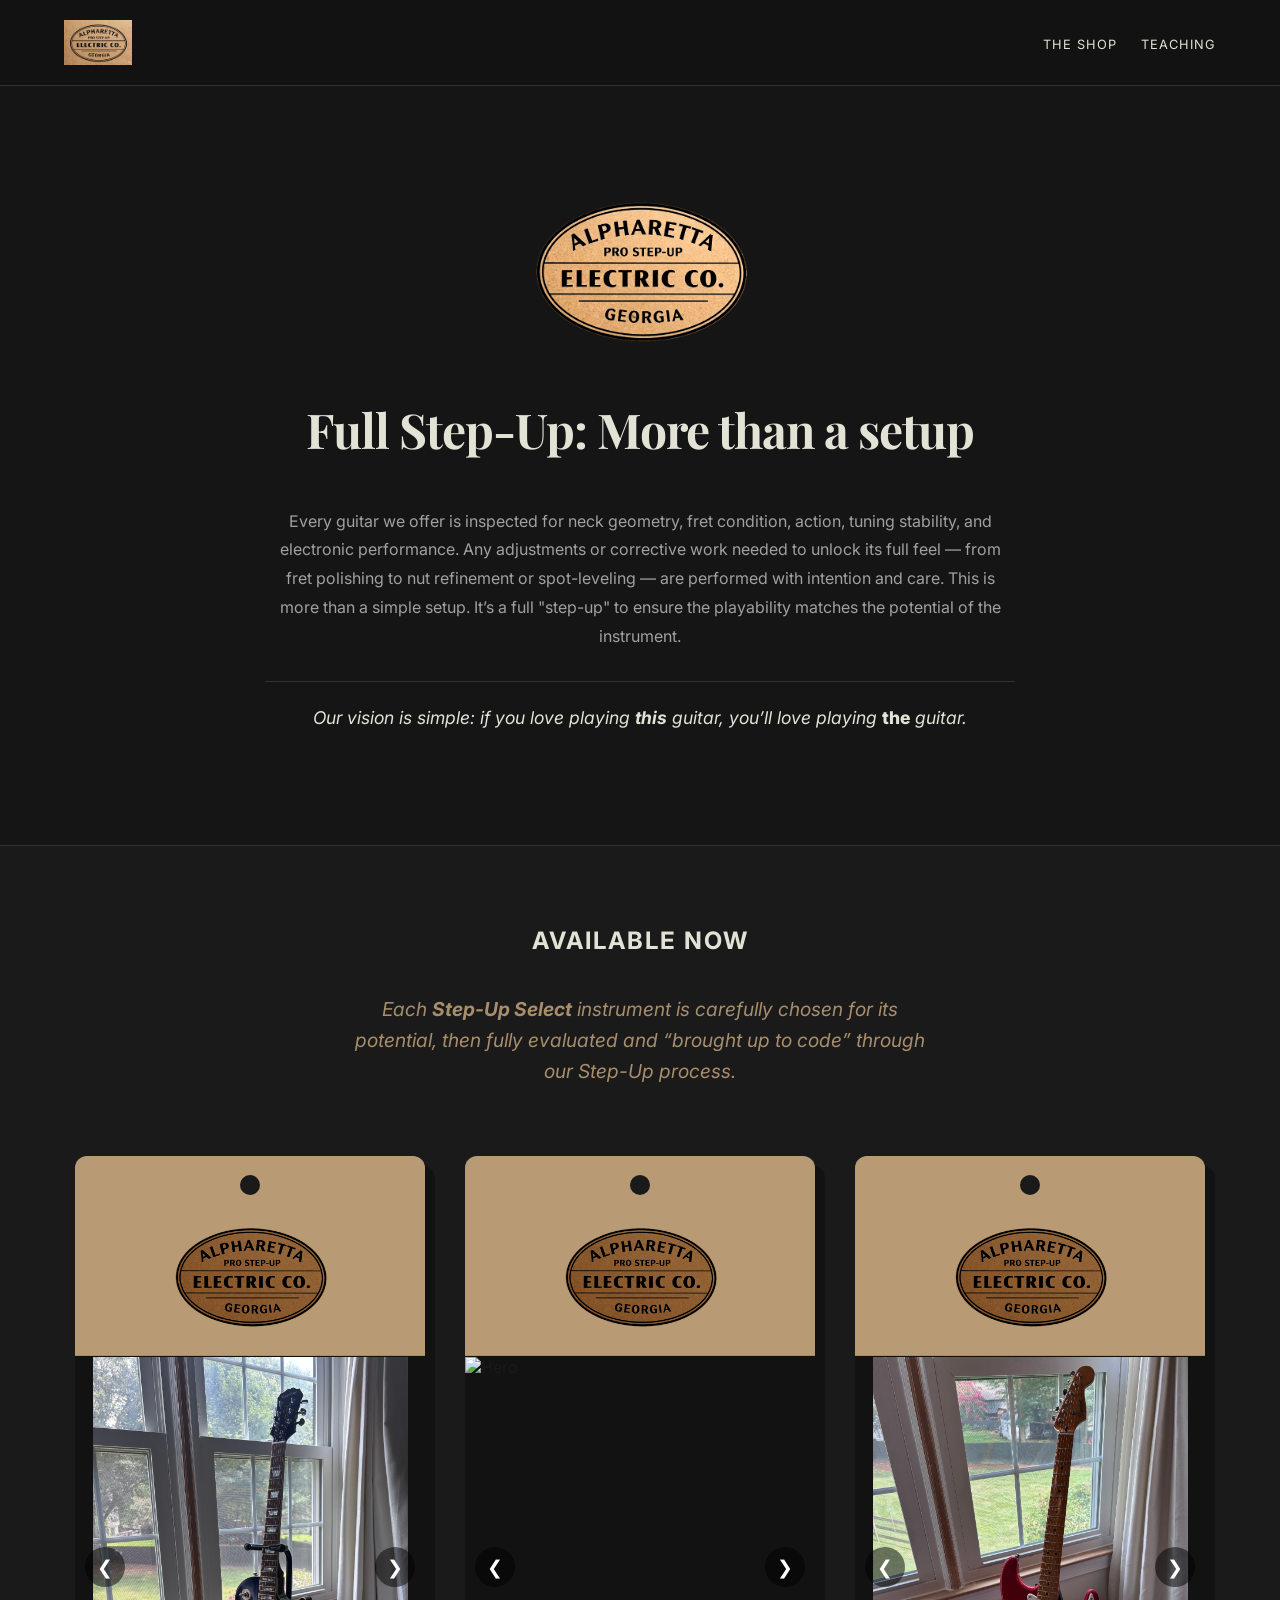
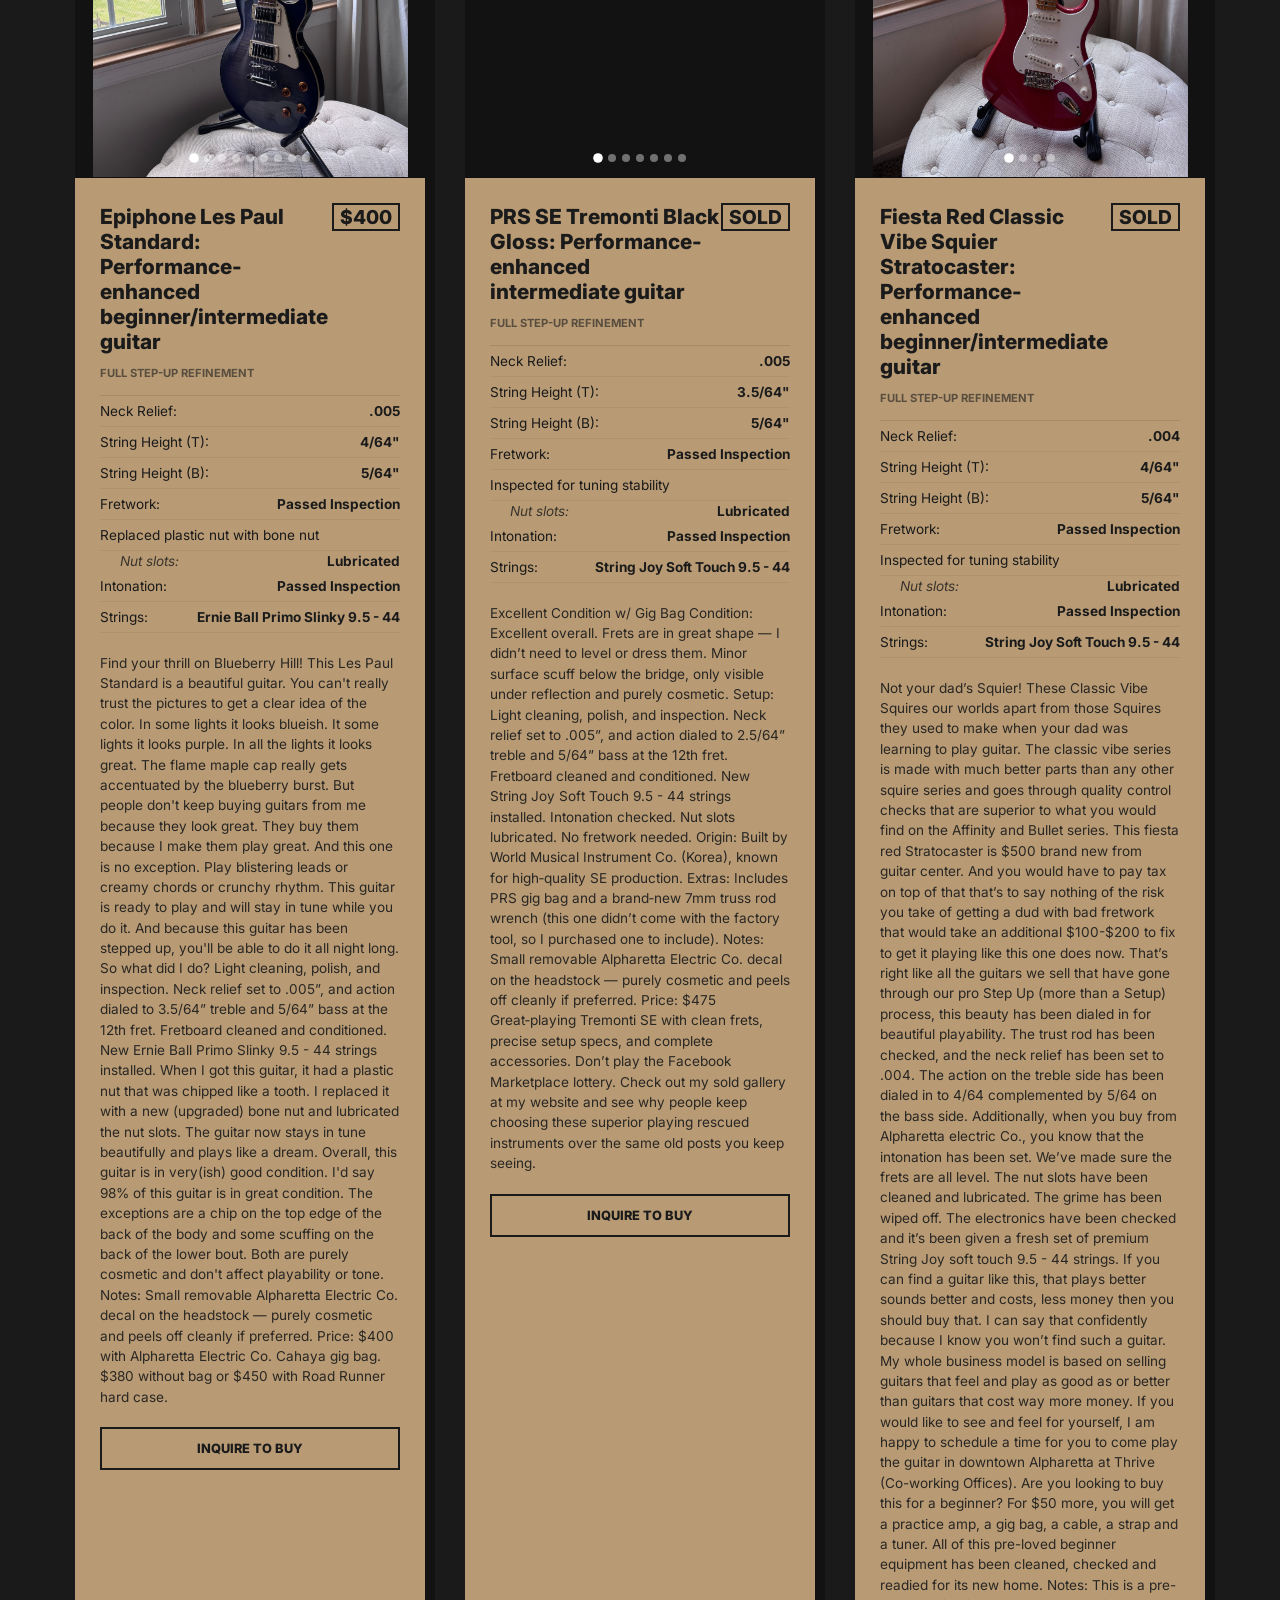
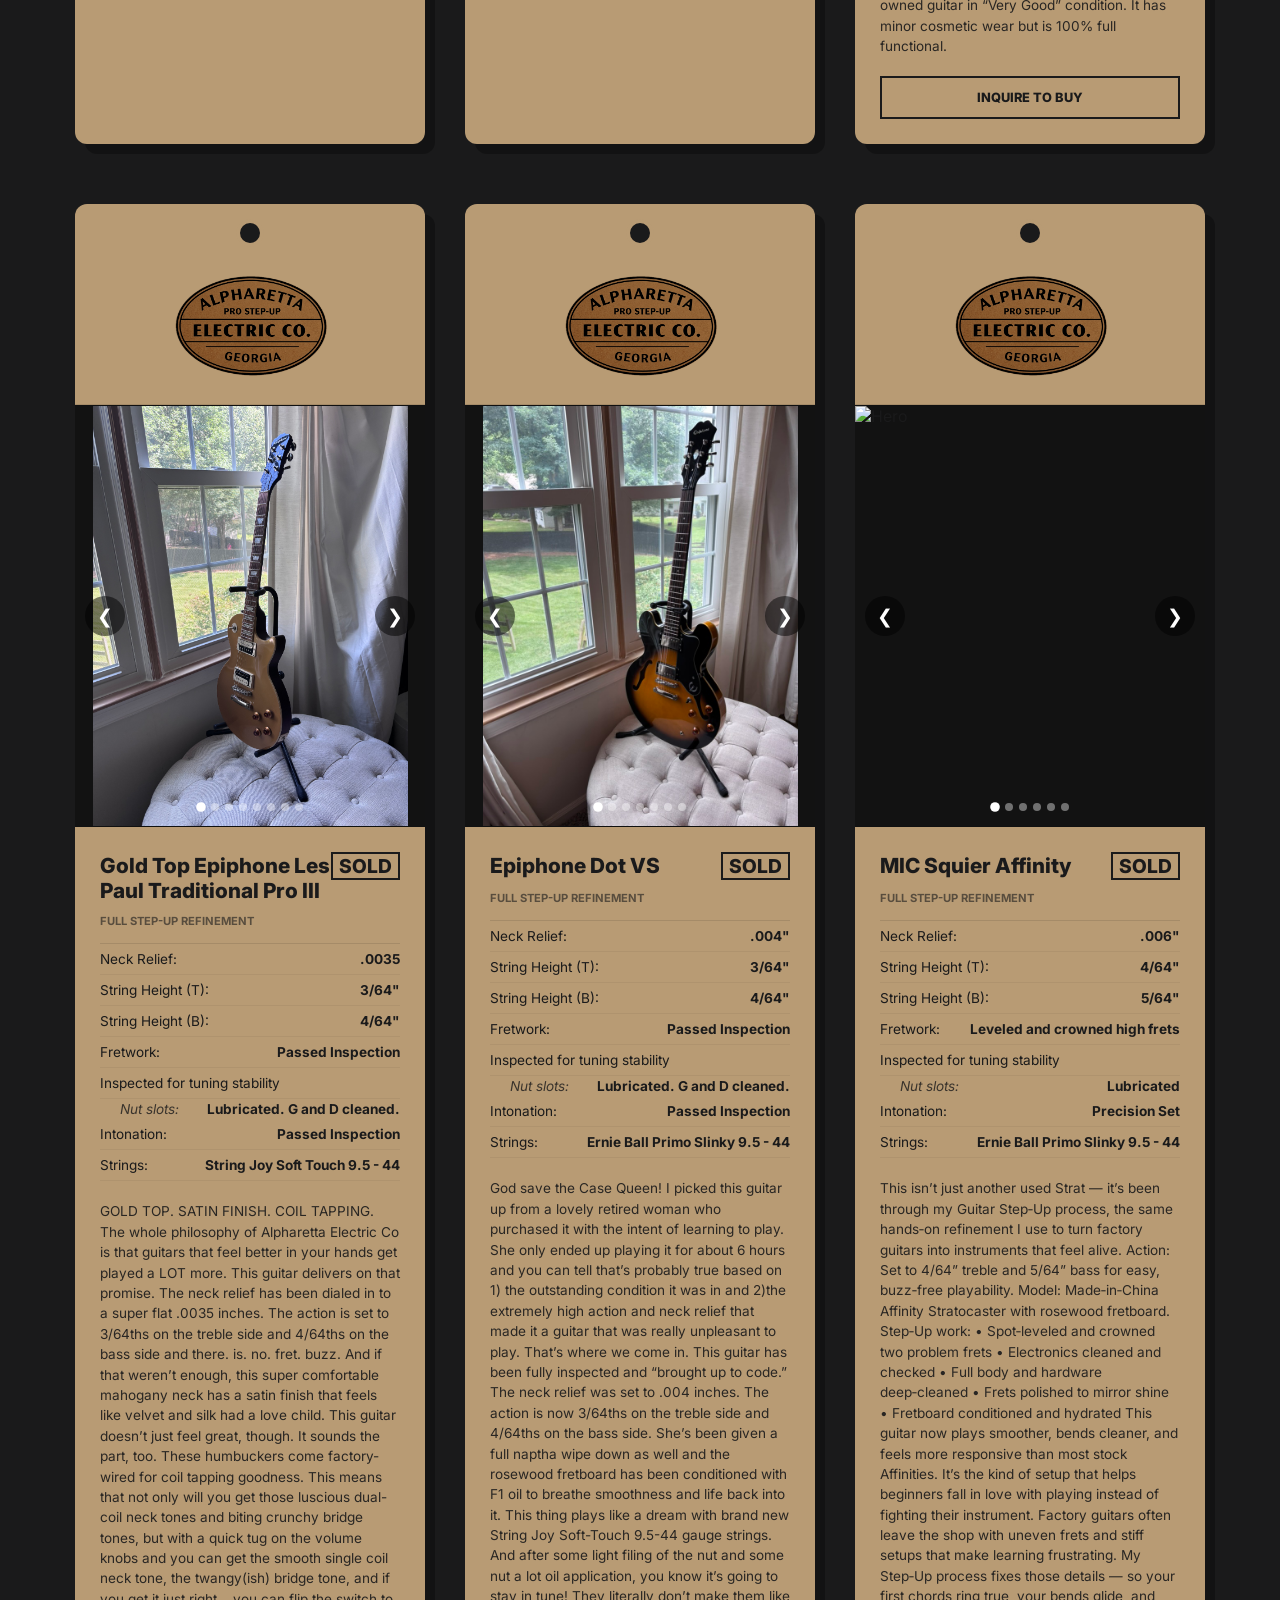
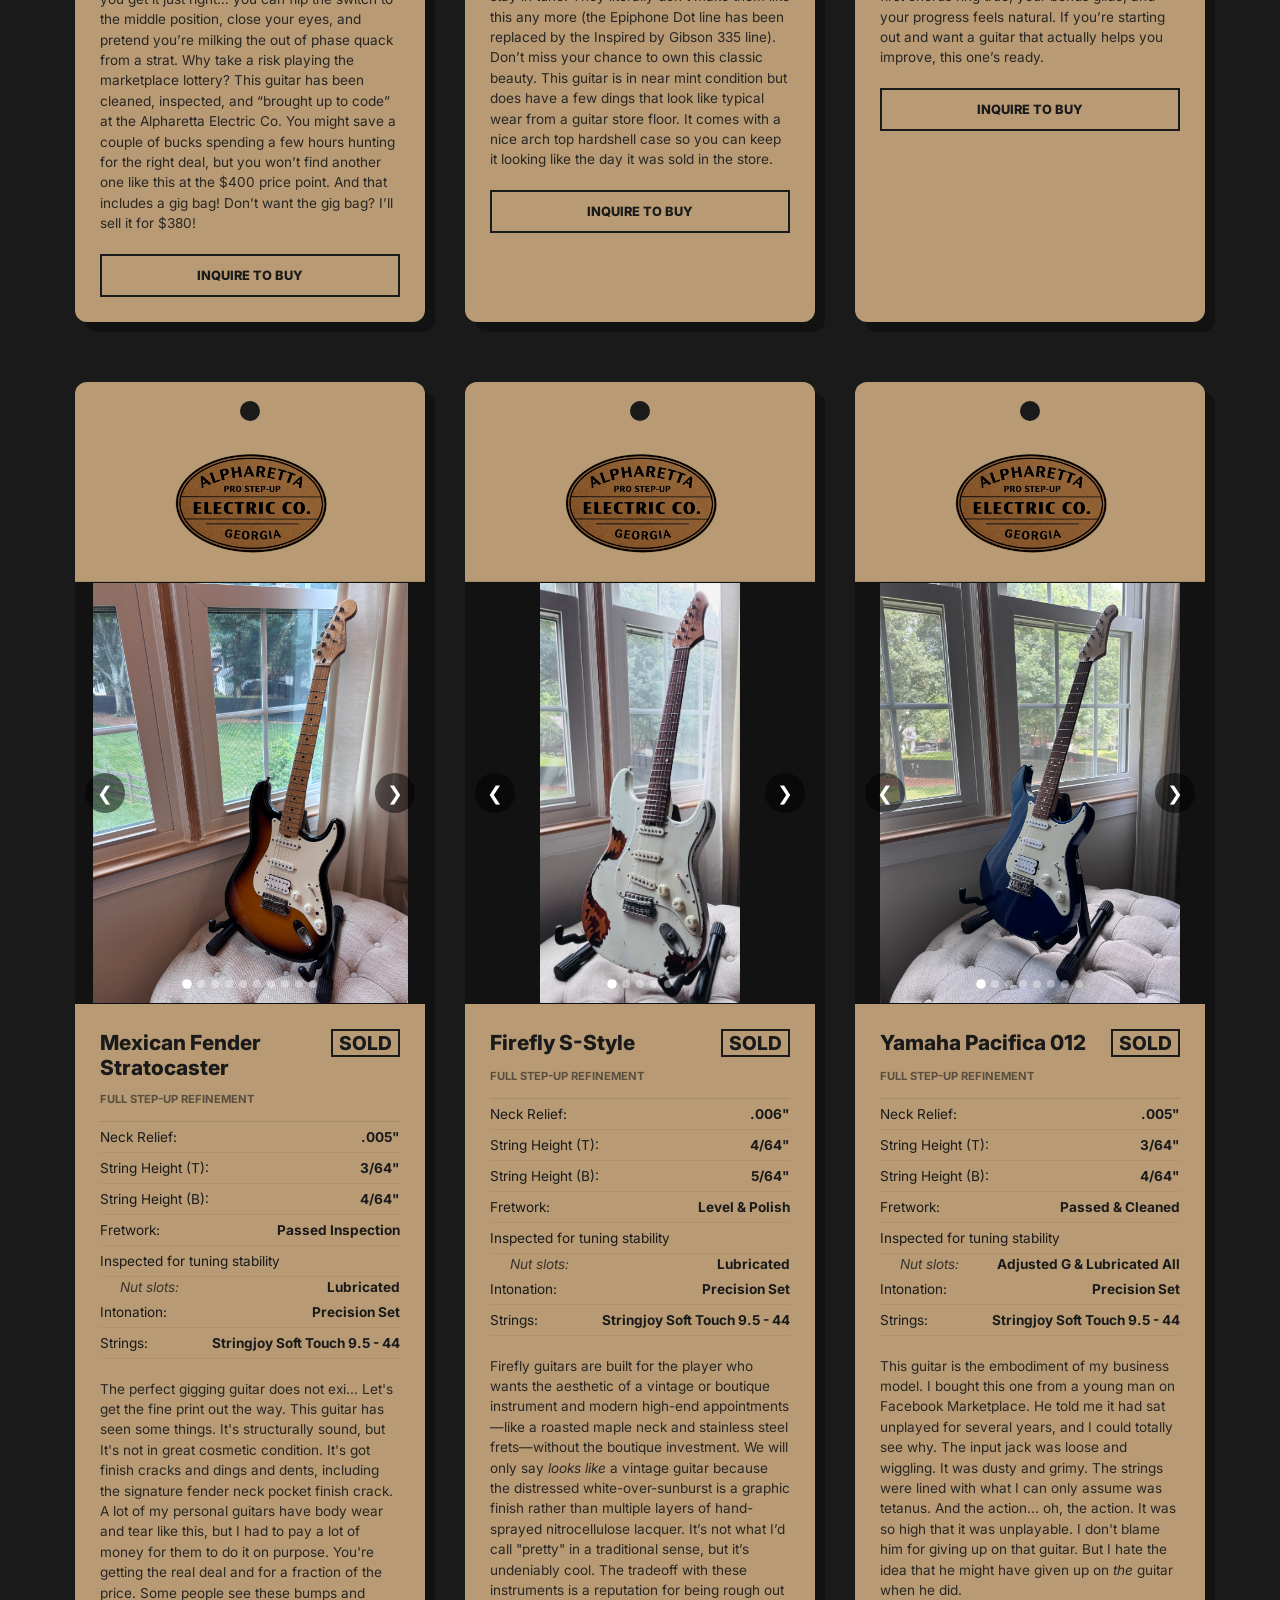
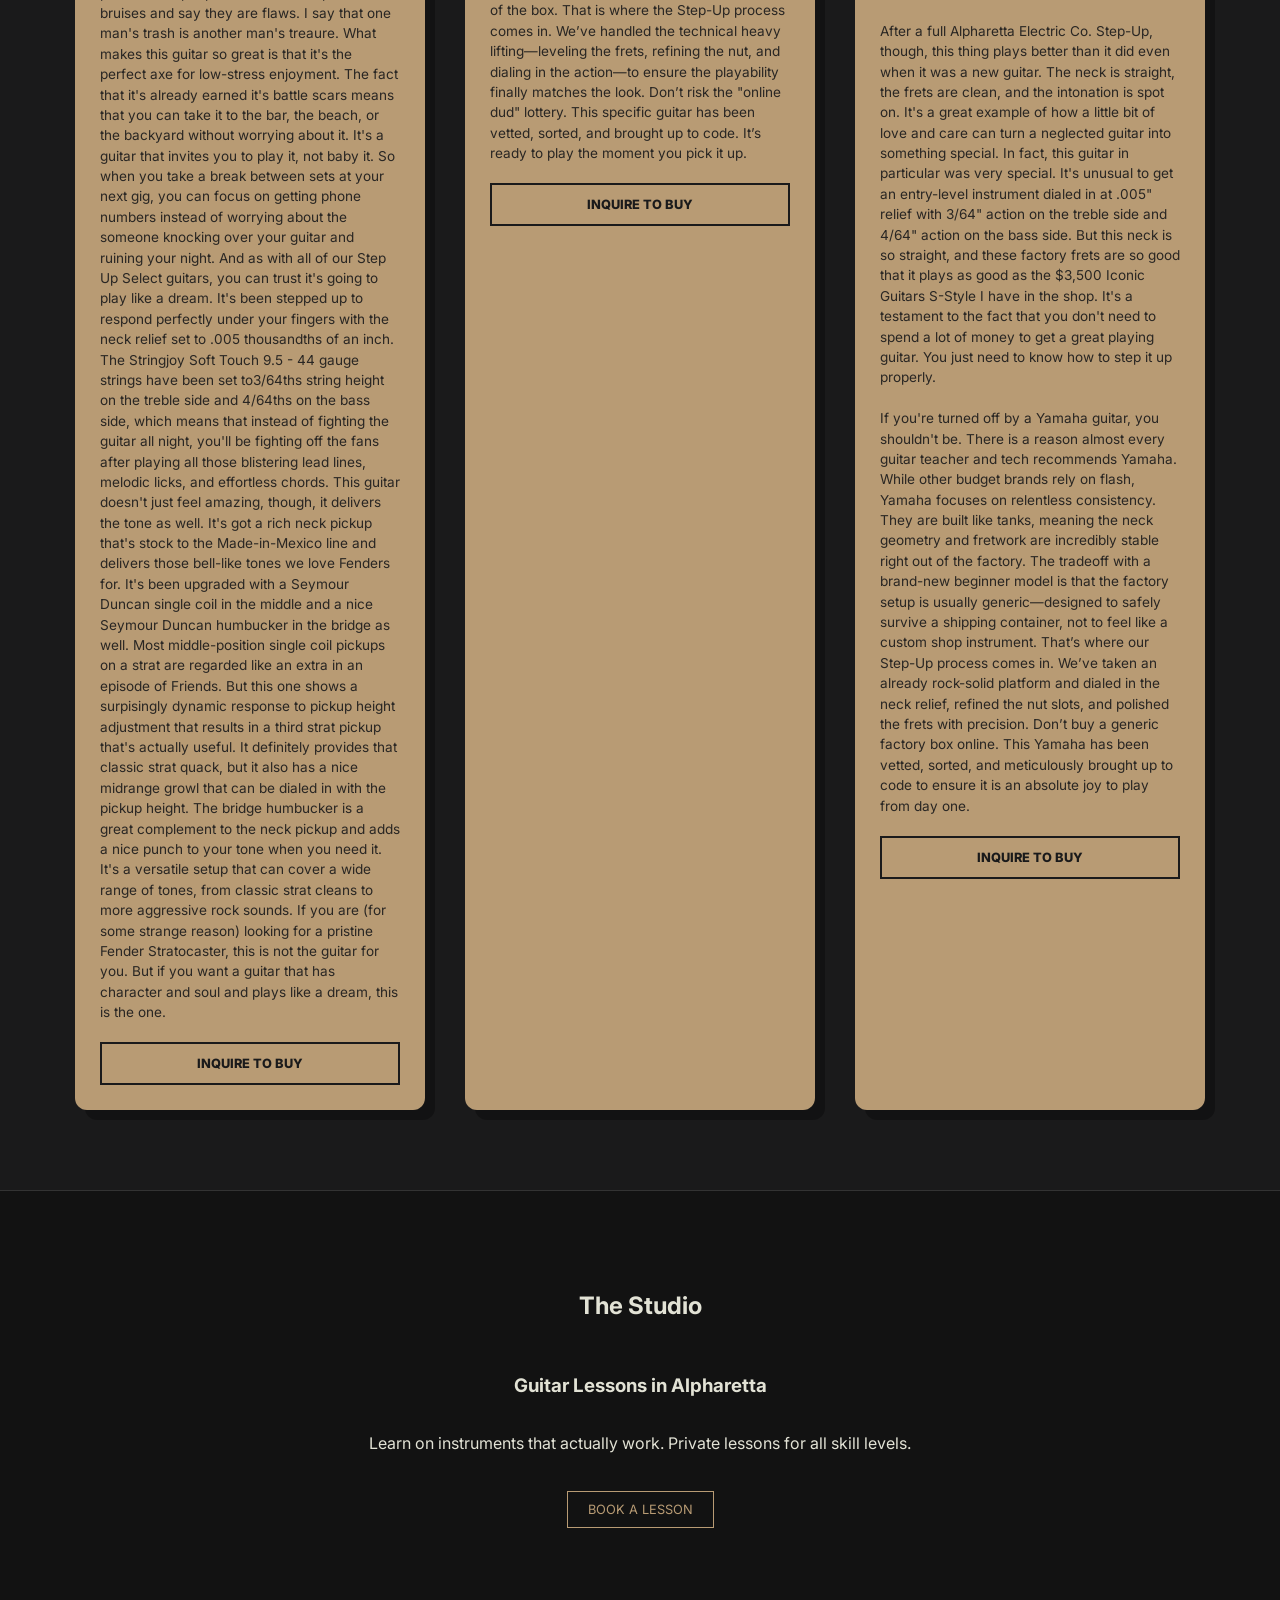
==== commit 8c885873: "price fix" ====
--- a/index.html
+++ b/index.html
@@ -91,7 +91,7 @@
                 <div class="tag-body">
                     <div class="tag-header">
                         <h3>Epiphone Les Paul Standard: Performance-enhanced beginner/intermediate guitar</h3>
-                        <span class="price">$480</span>
+                        <span class="price">$400</span>
                     </div>
 
                     <p class="tier-label">Full Step-Up Refinement</p>
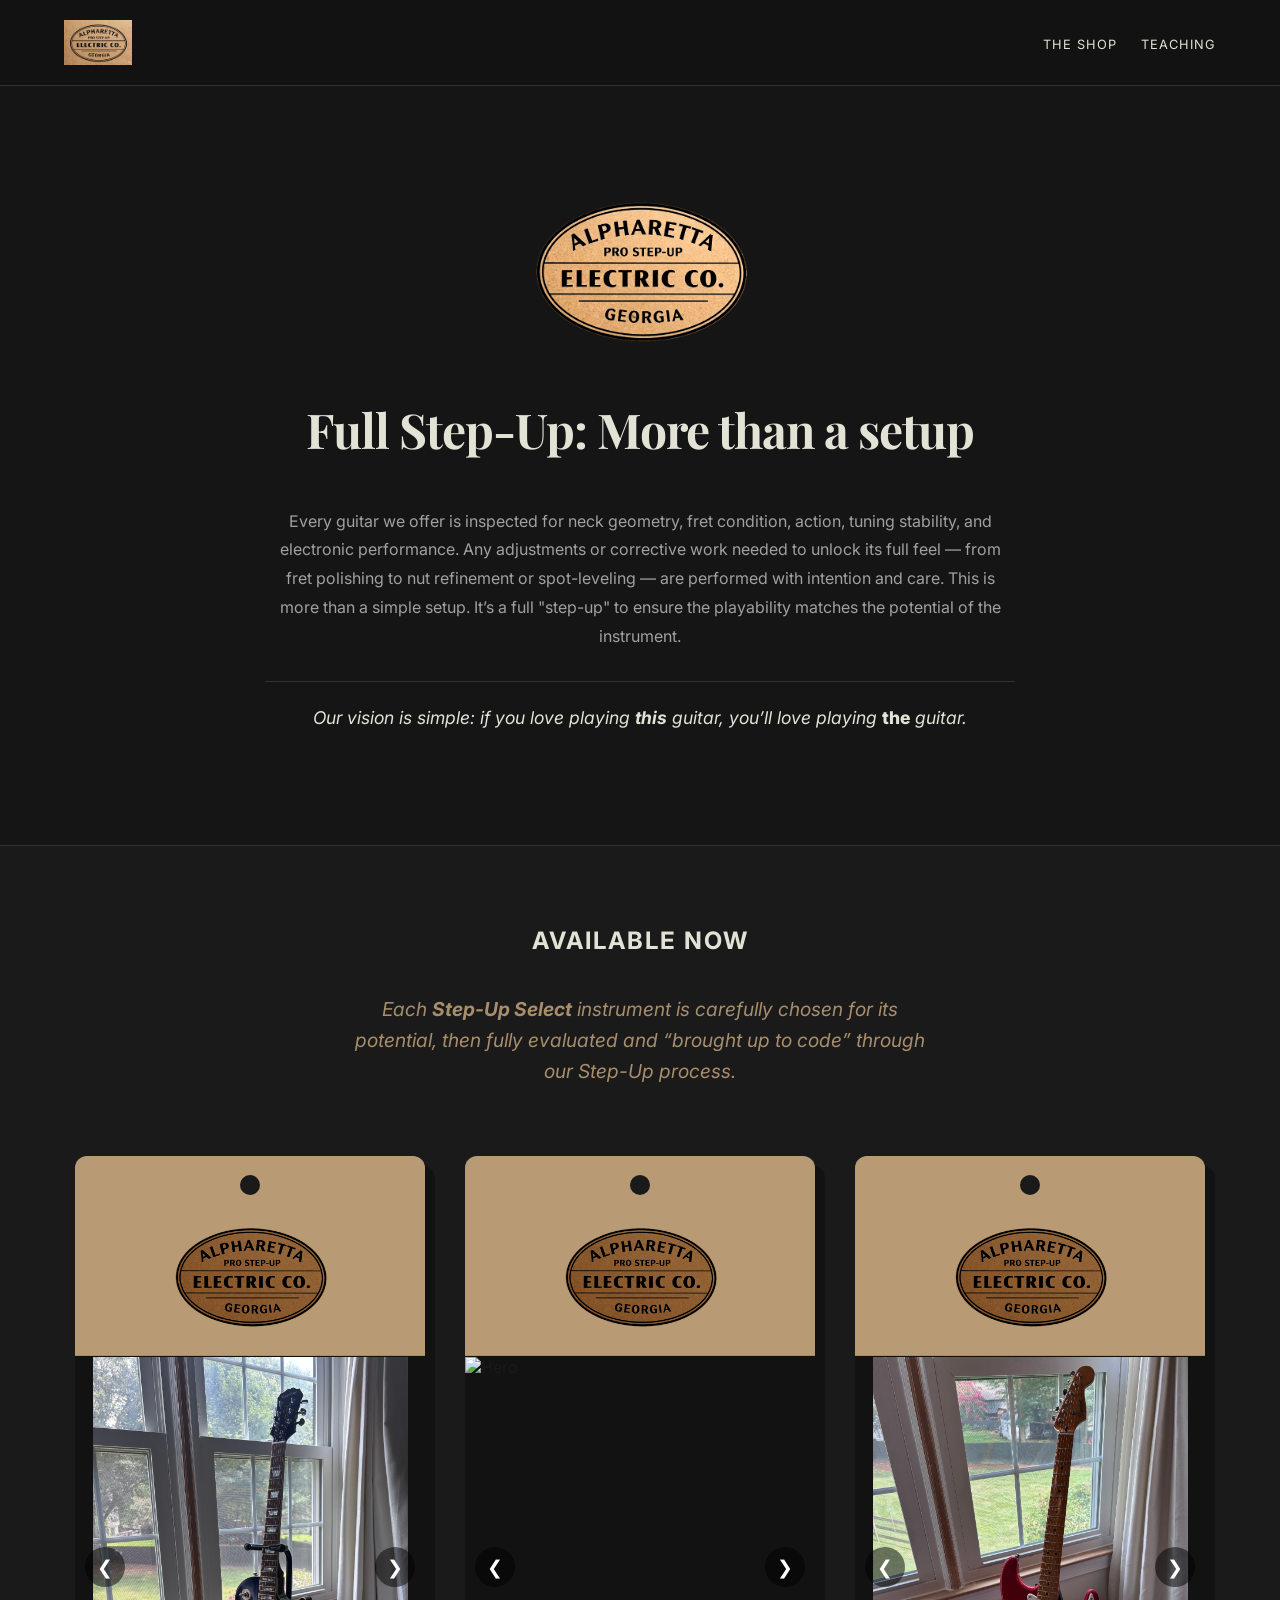
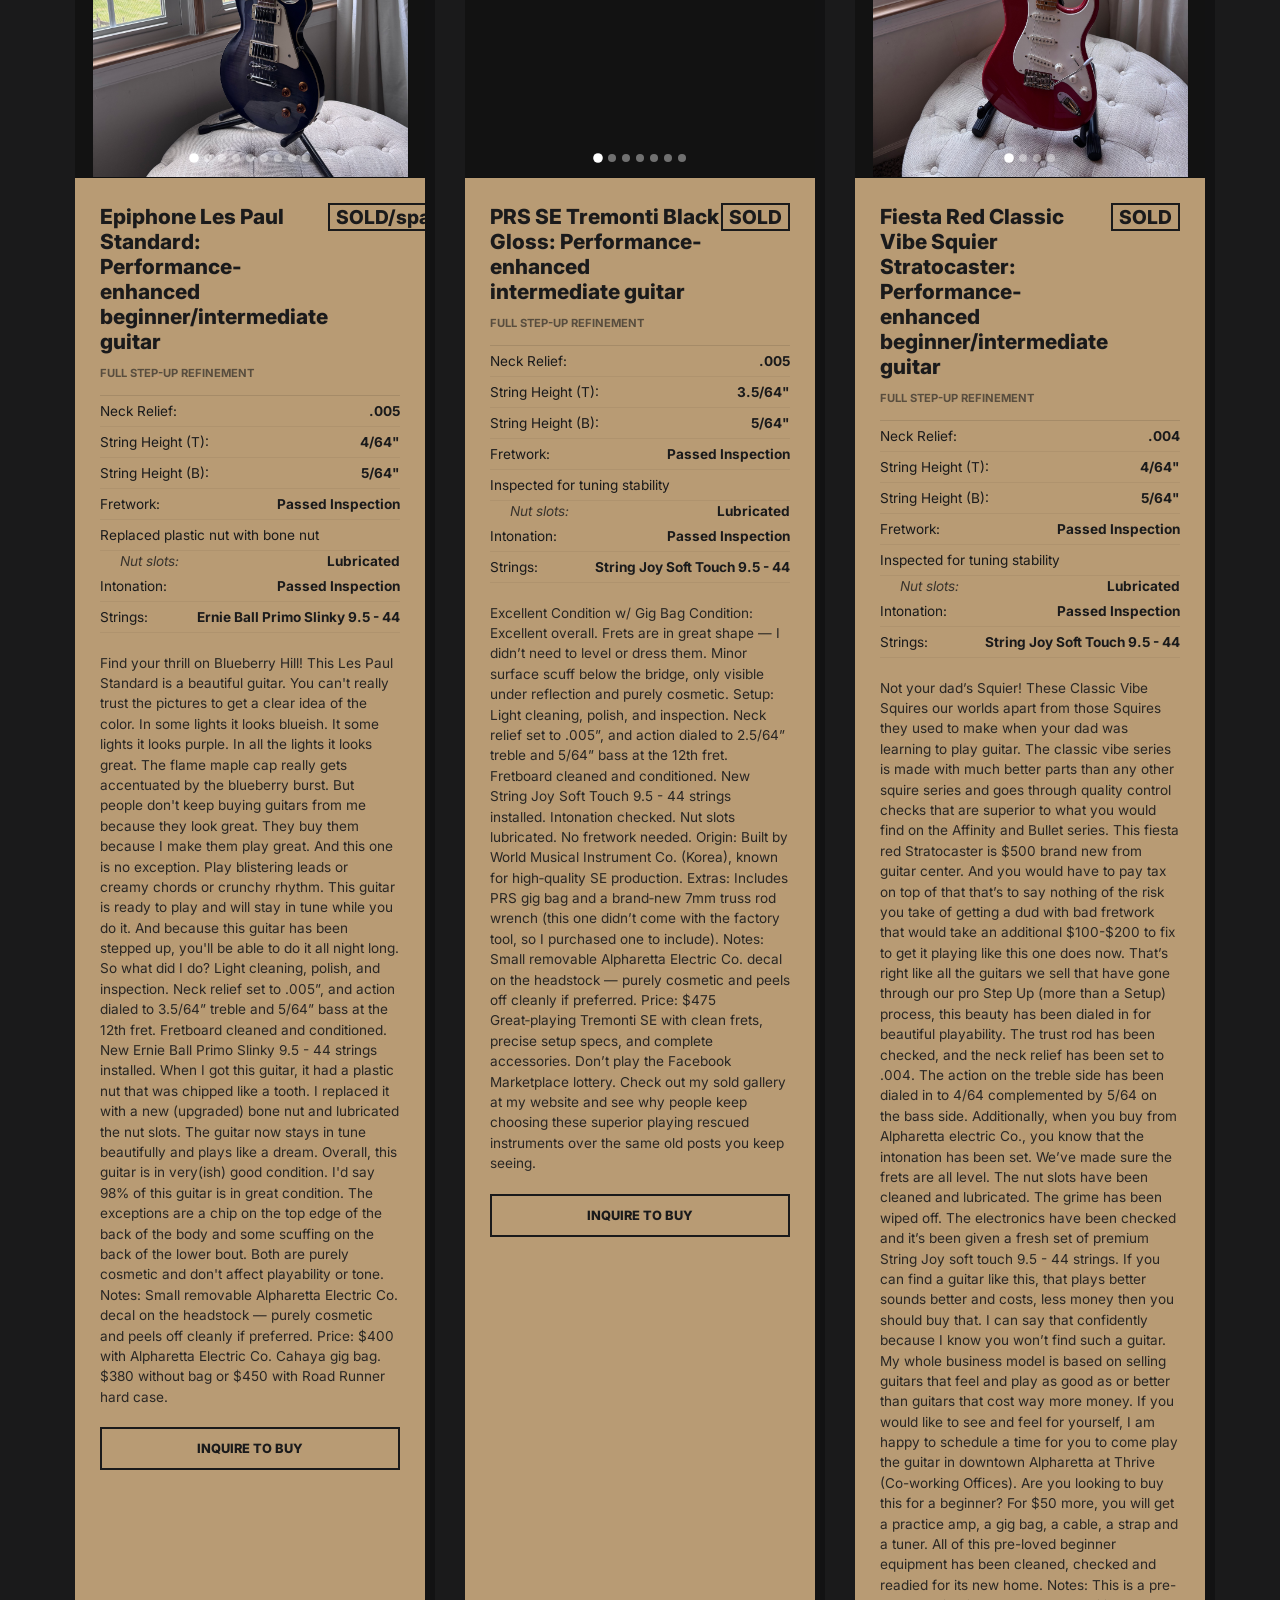
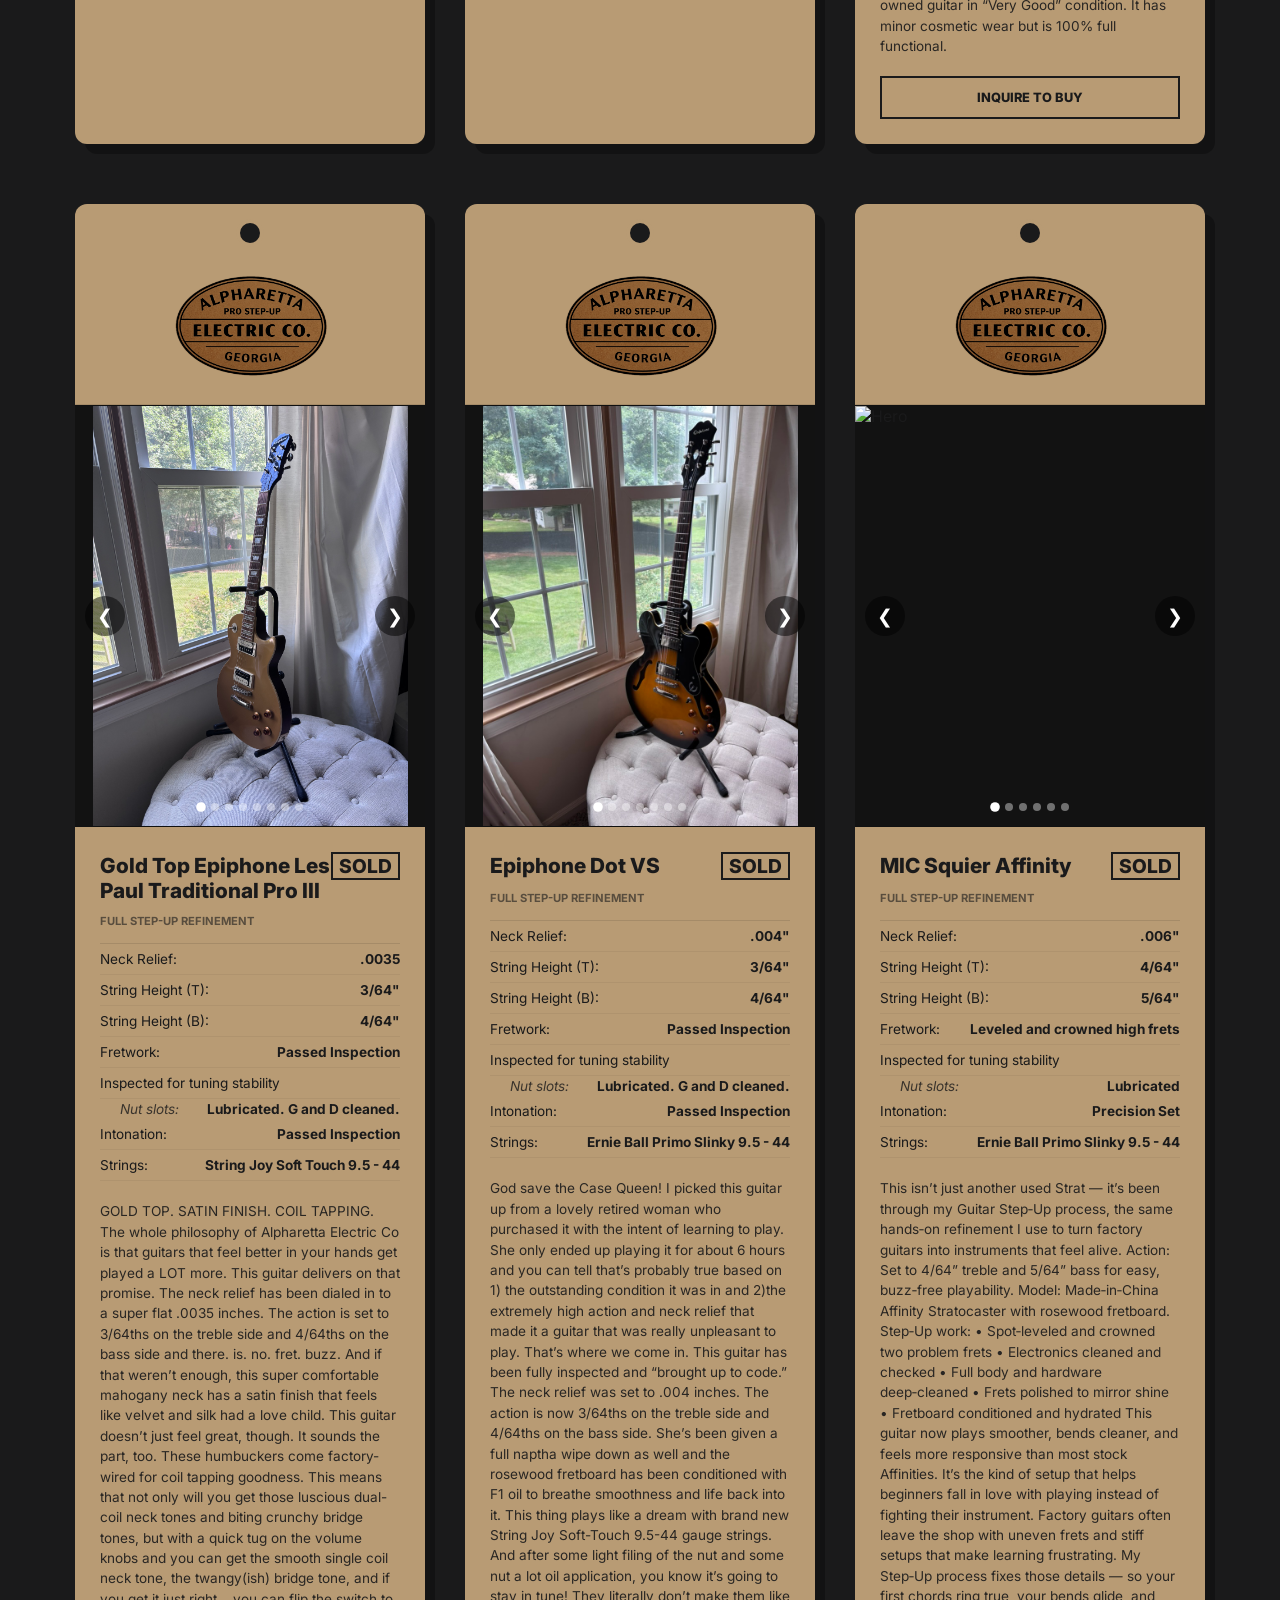
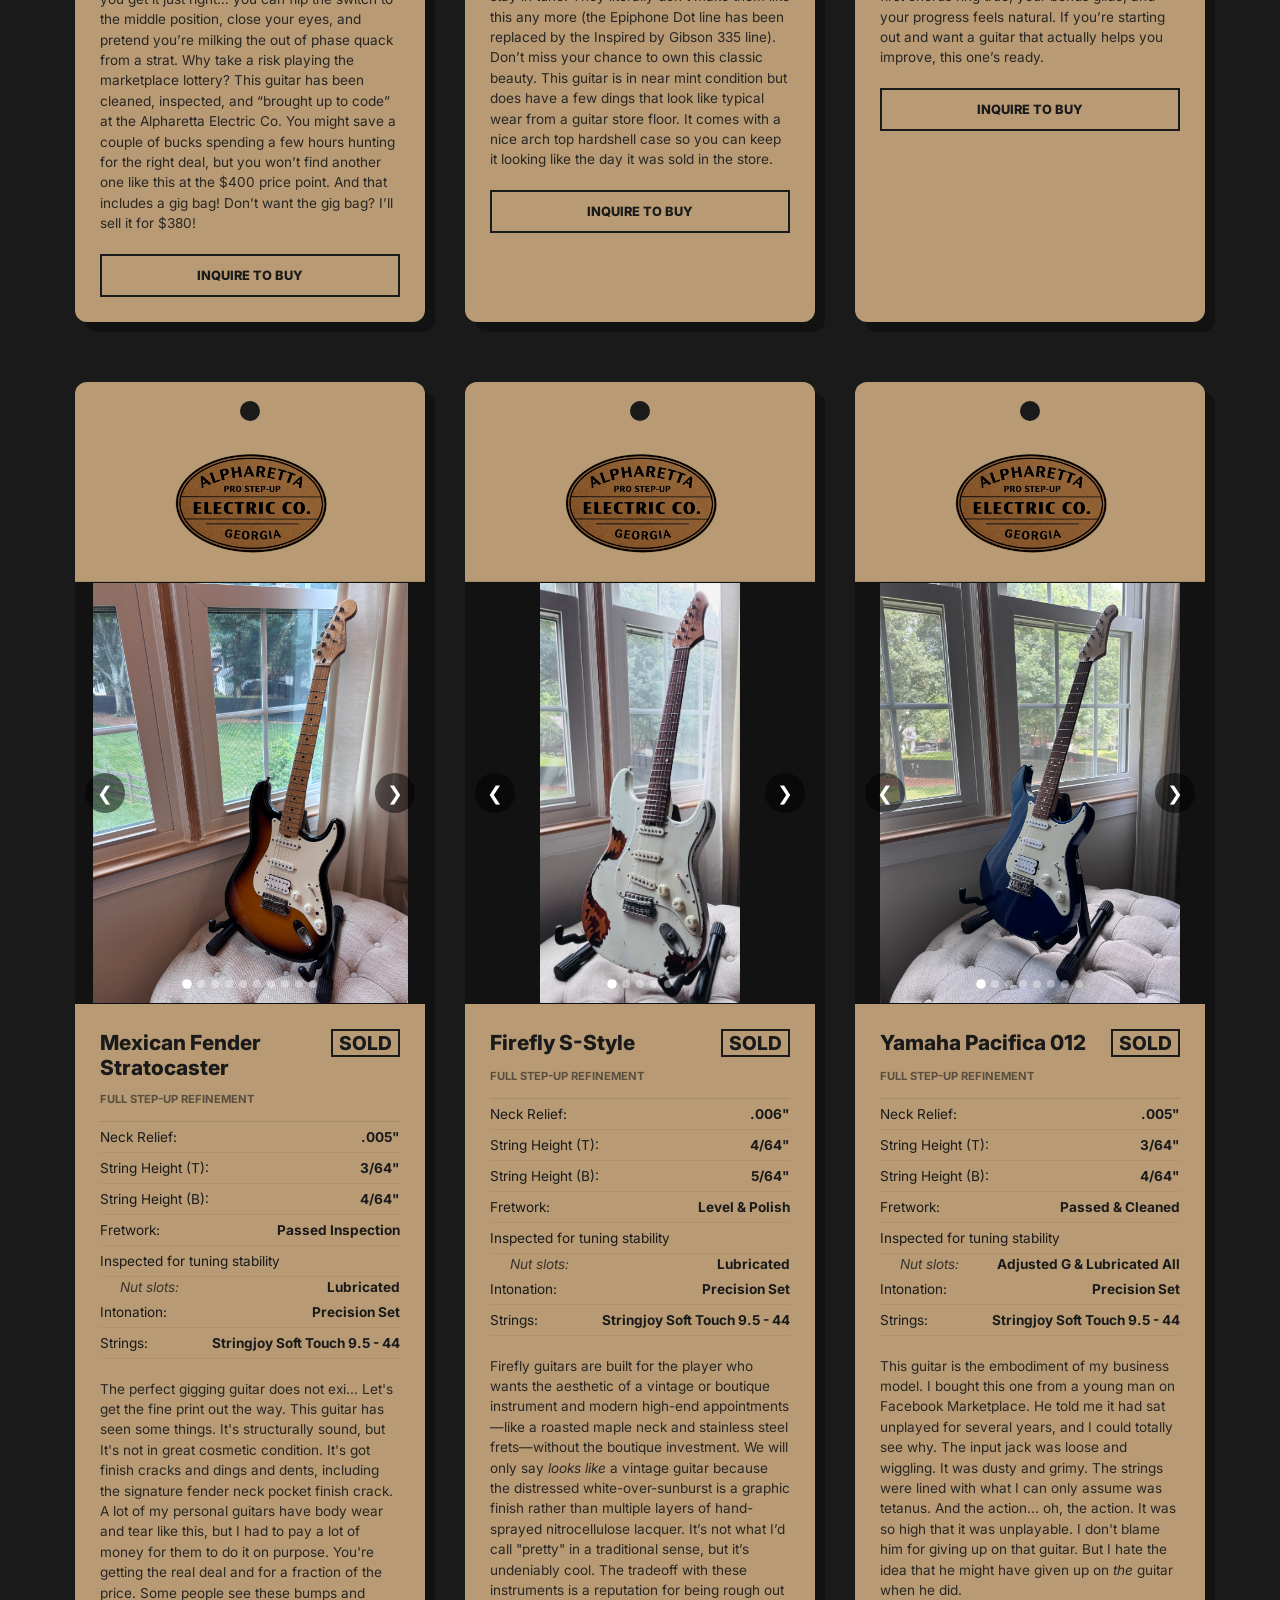
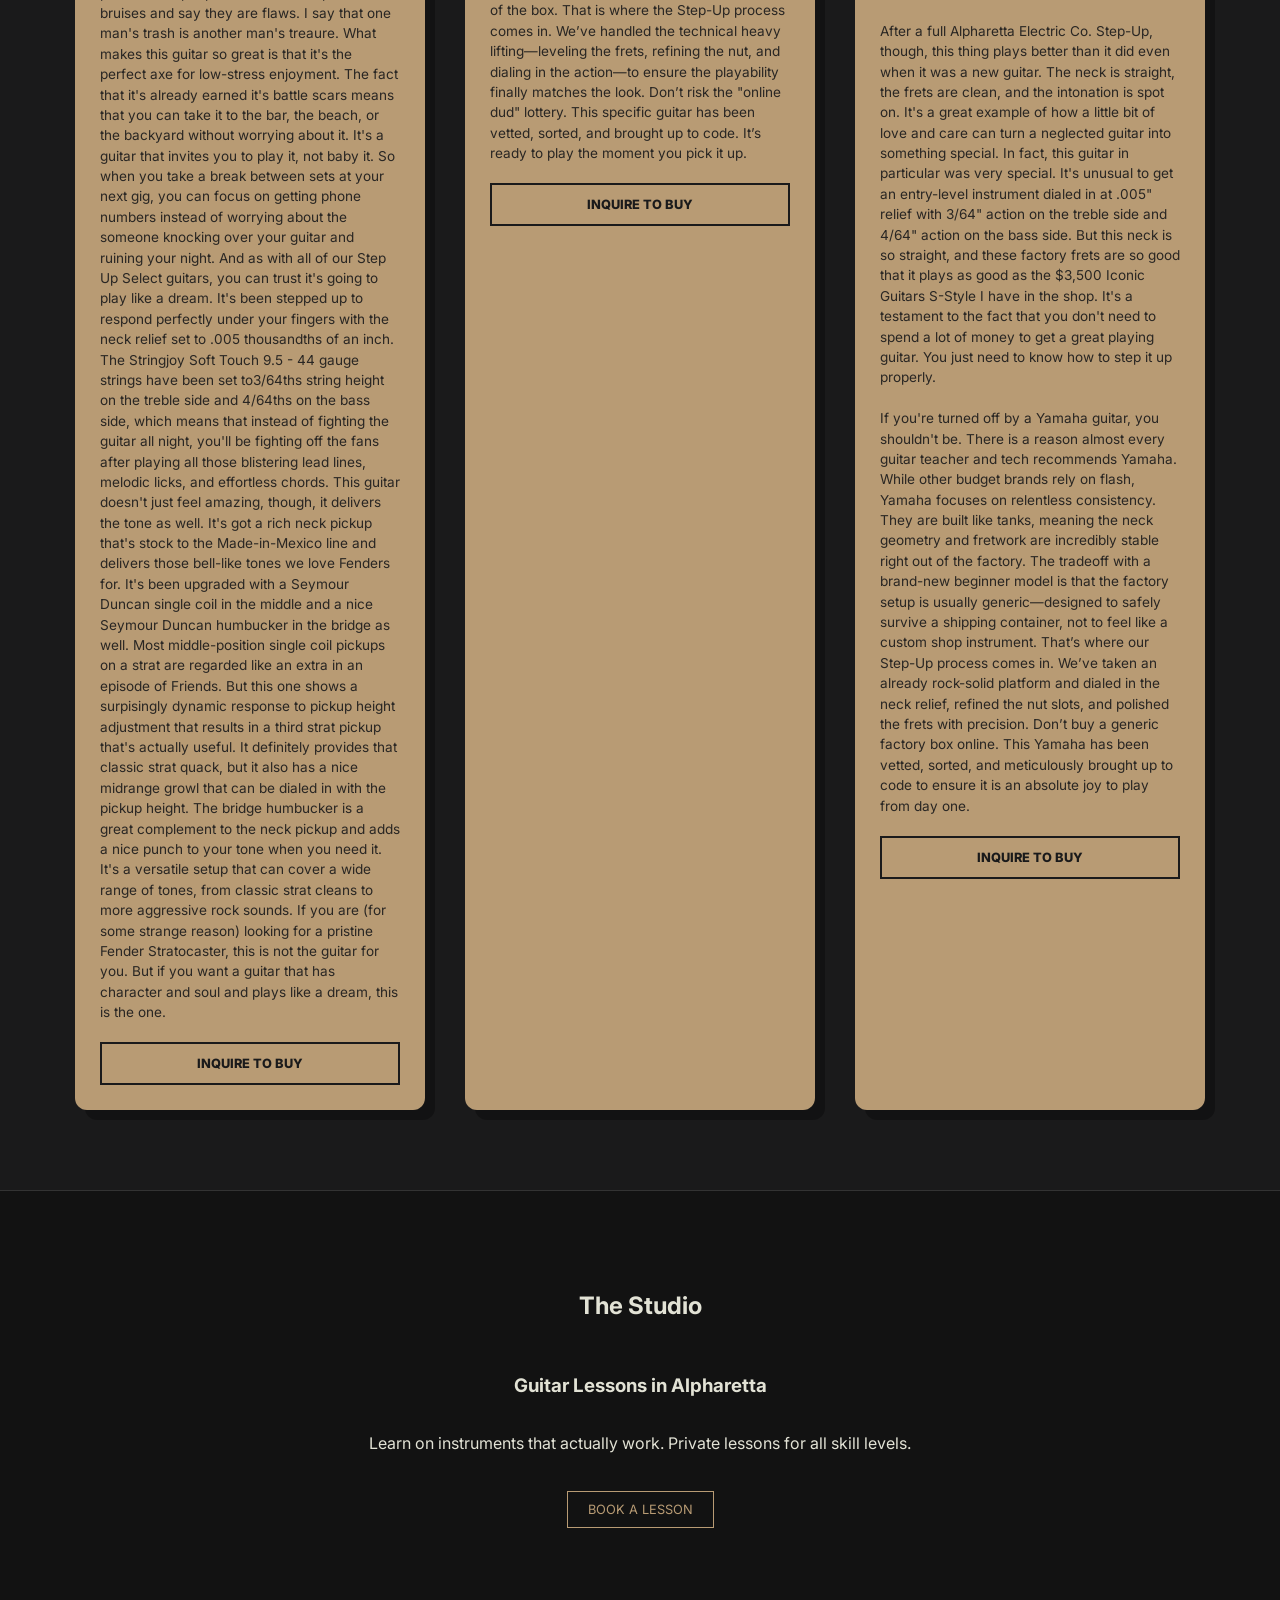
==== commit e5529bd4: "Blueberry Sold" ====
--- a/index.html
+++ b/index.html
@@ -91,7 +91,7 @@
                 <div class="tag-body">
                     <div class="tag-header">
                         <h3>Epiphone Les Paul Standard: Performance-enhanced beginner/intermediate guitar</h3>
-                        <span class="price">$400</span>
+                        <span class="price">SOLD/span>
                     </div>
 
                     <p class="tier-label">Full Step-Up Refinement</p>
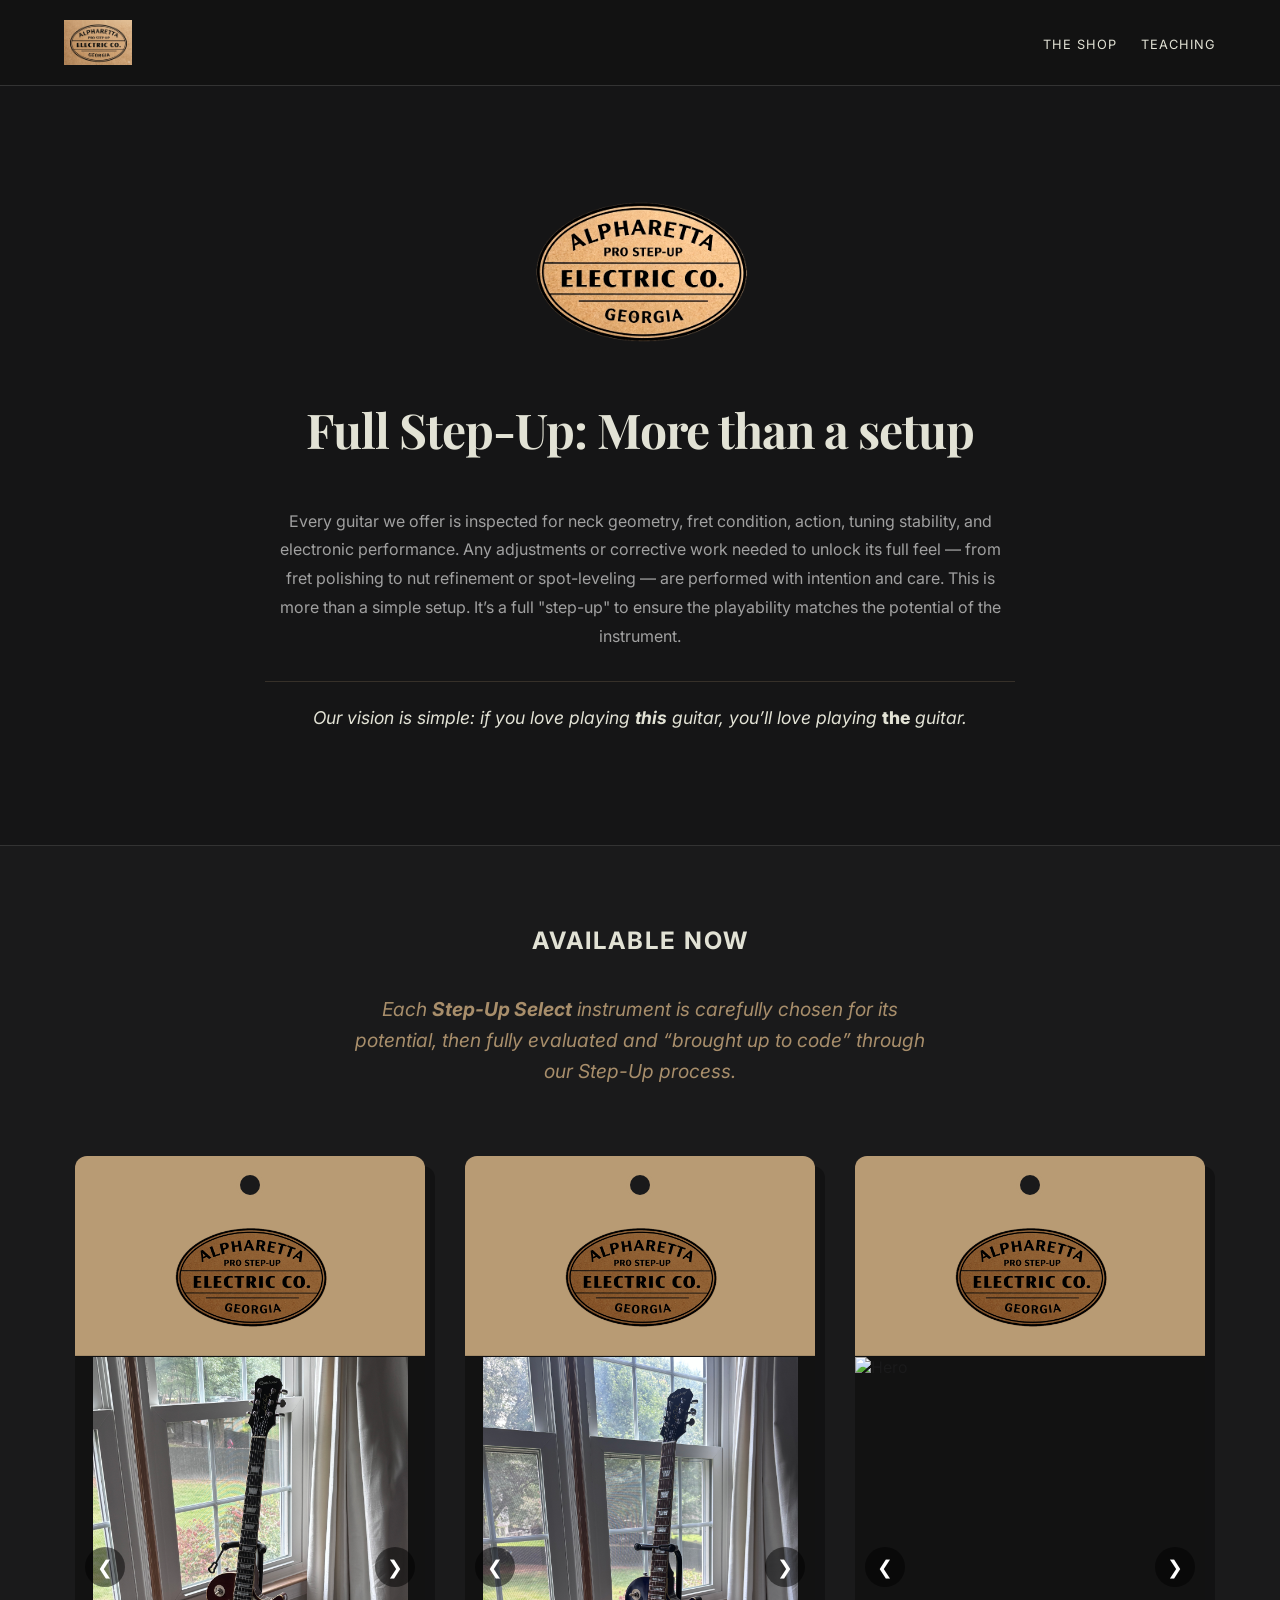
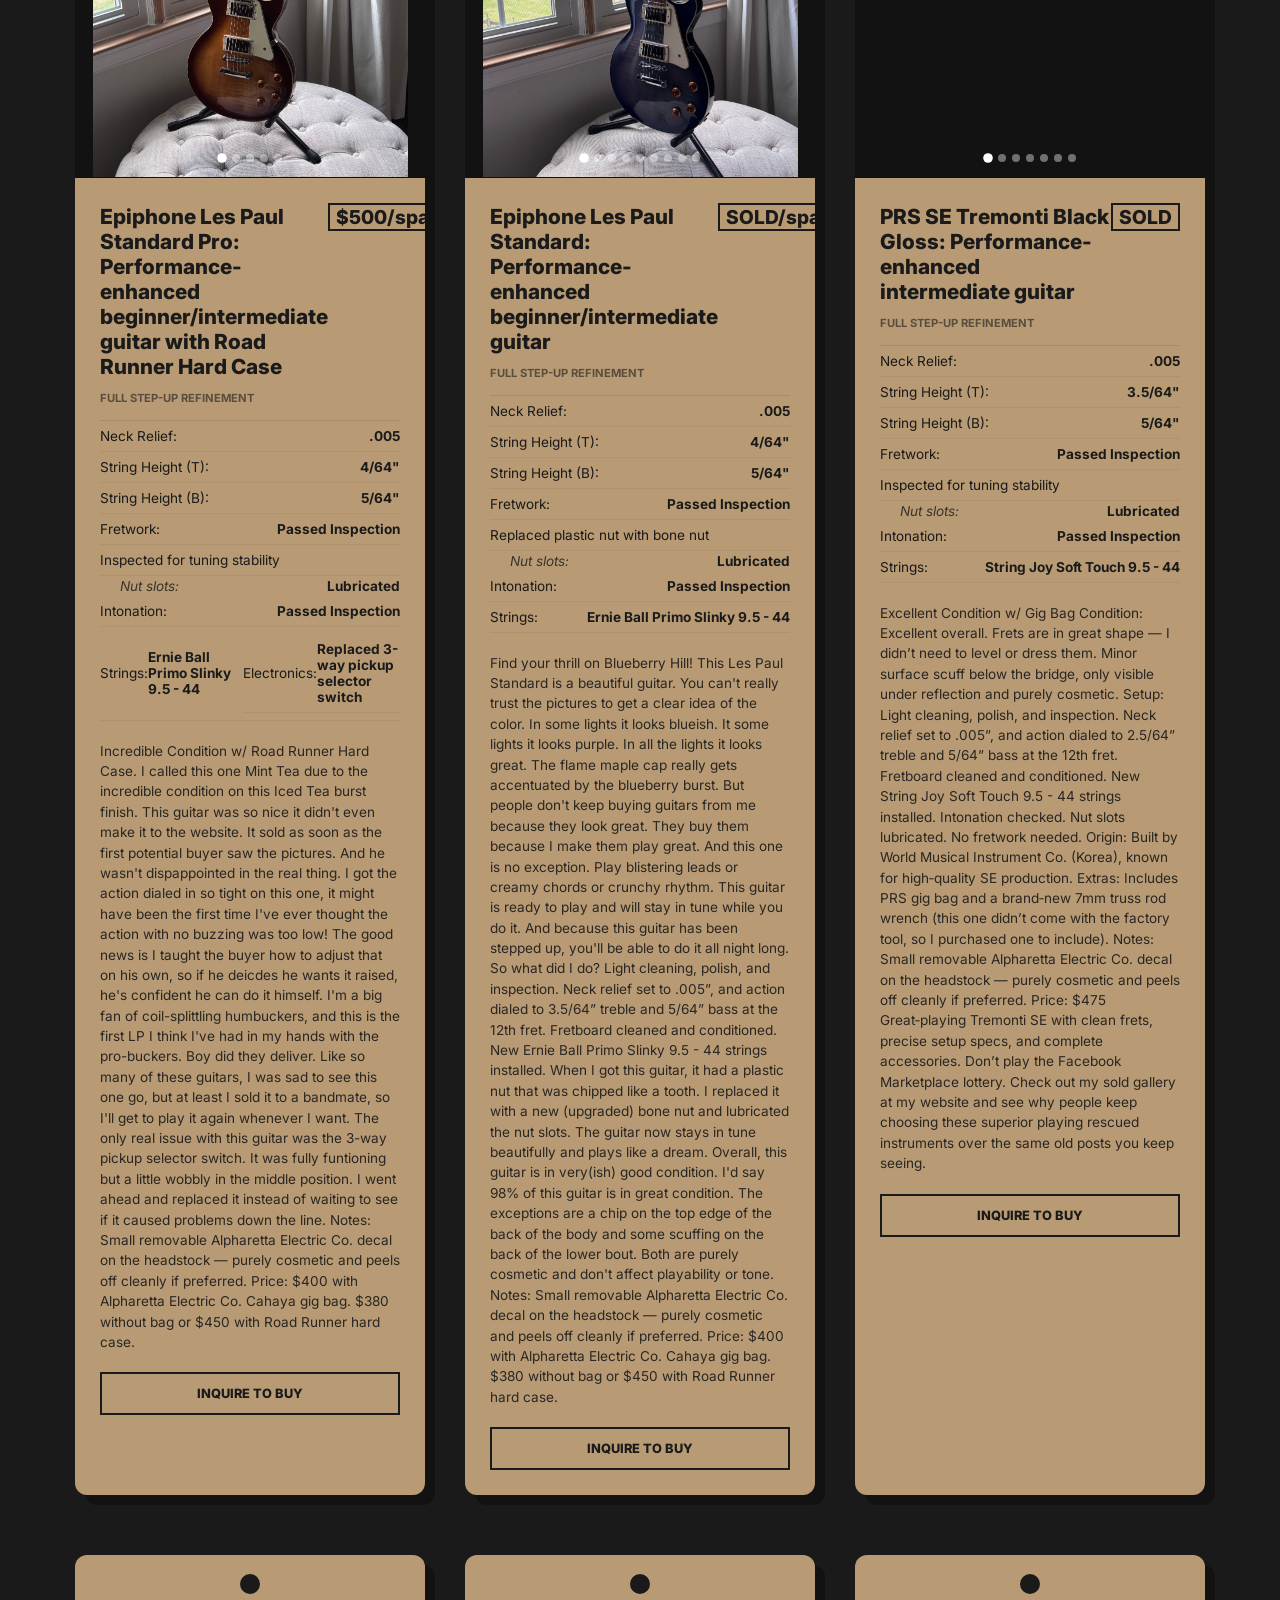
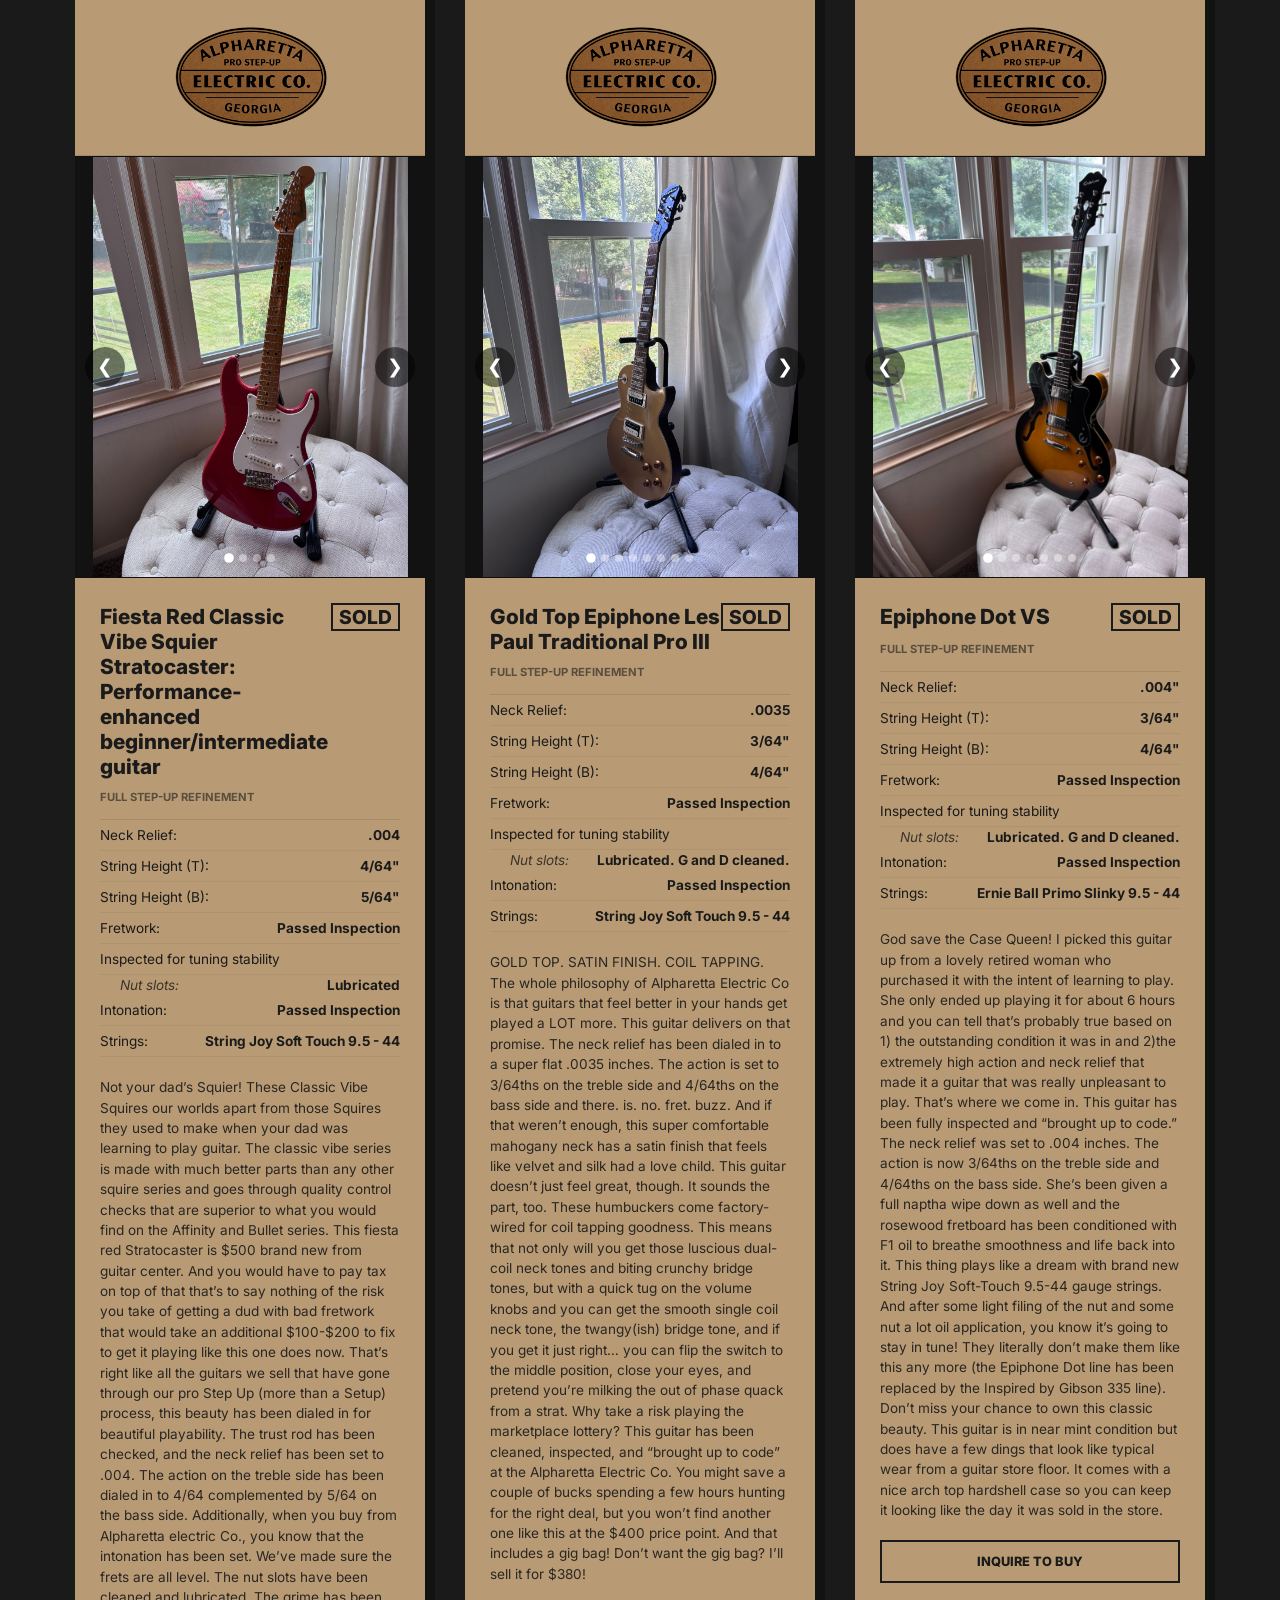
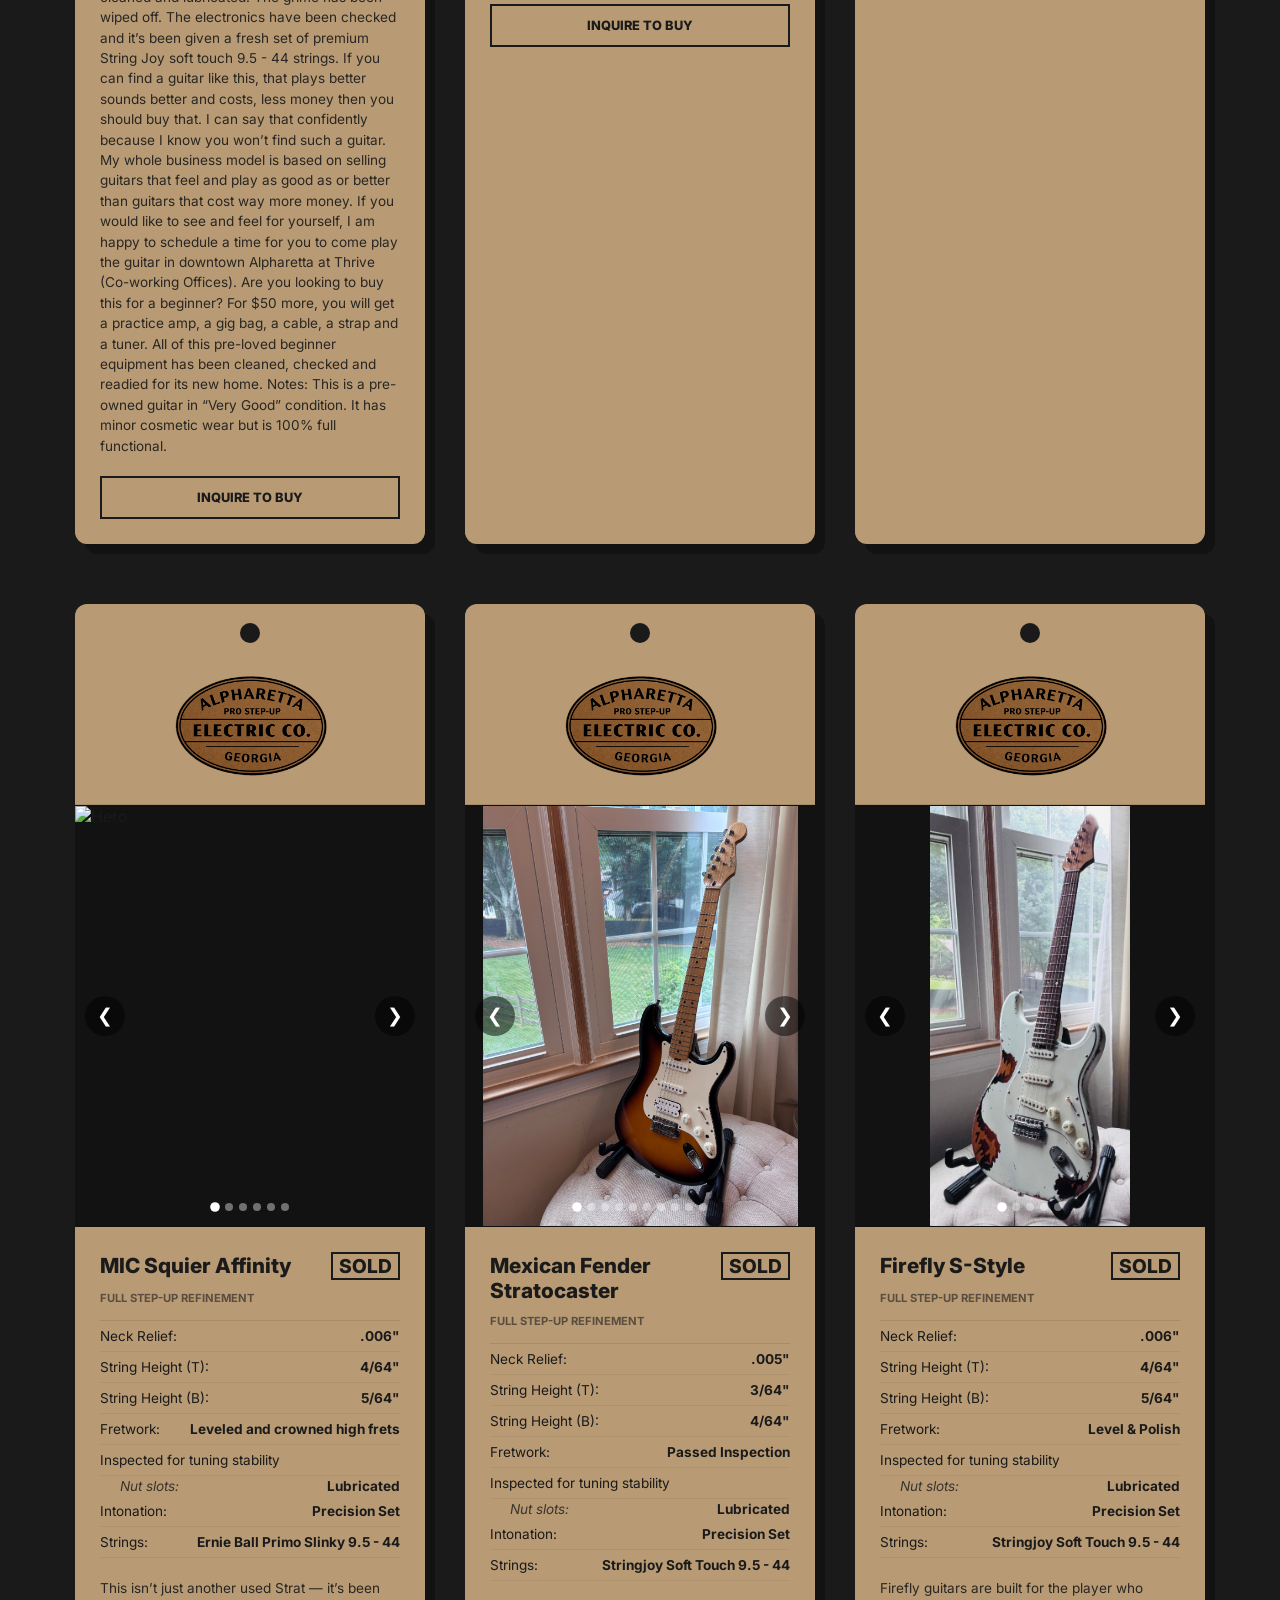
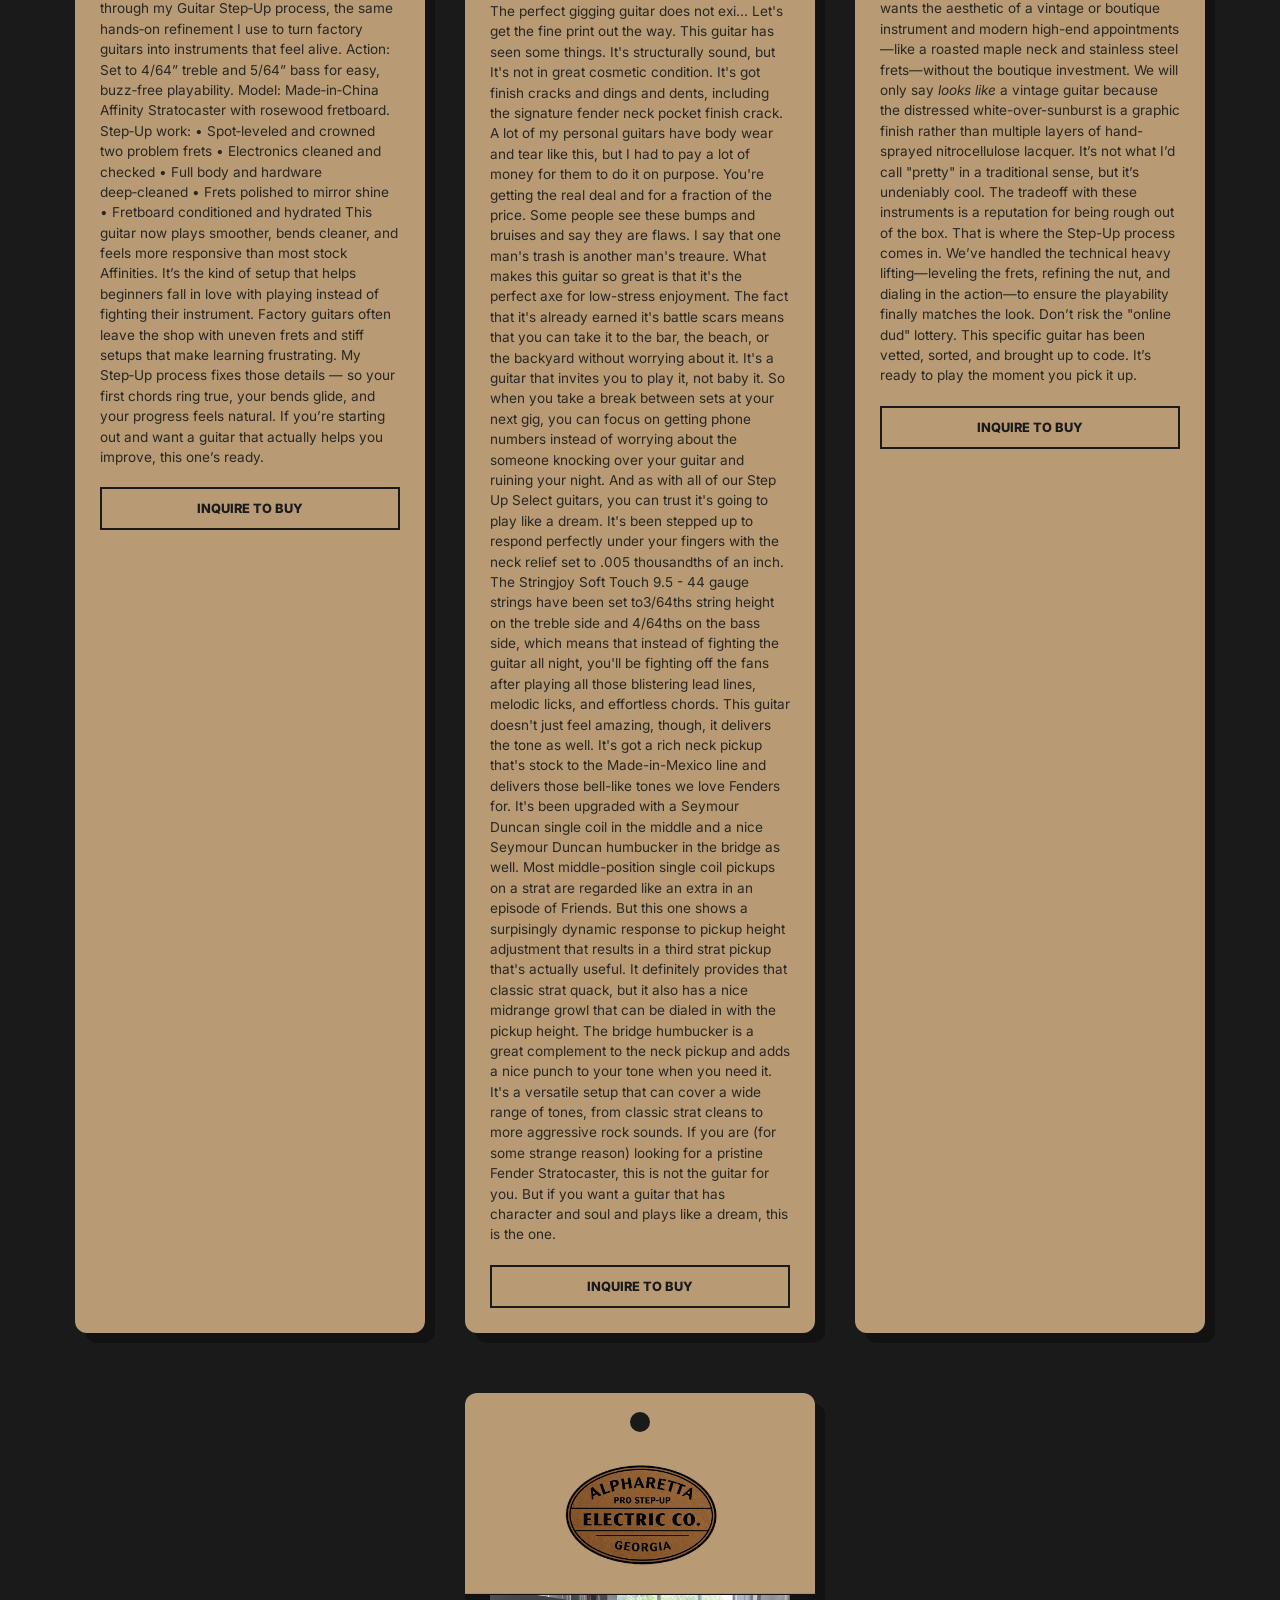
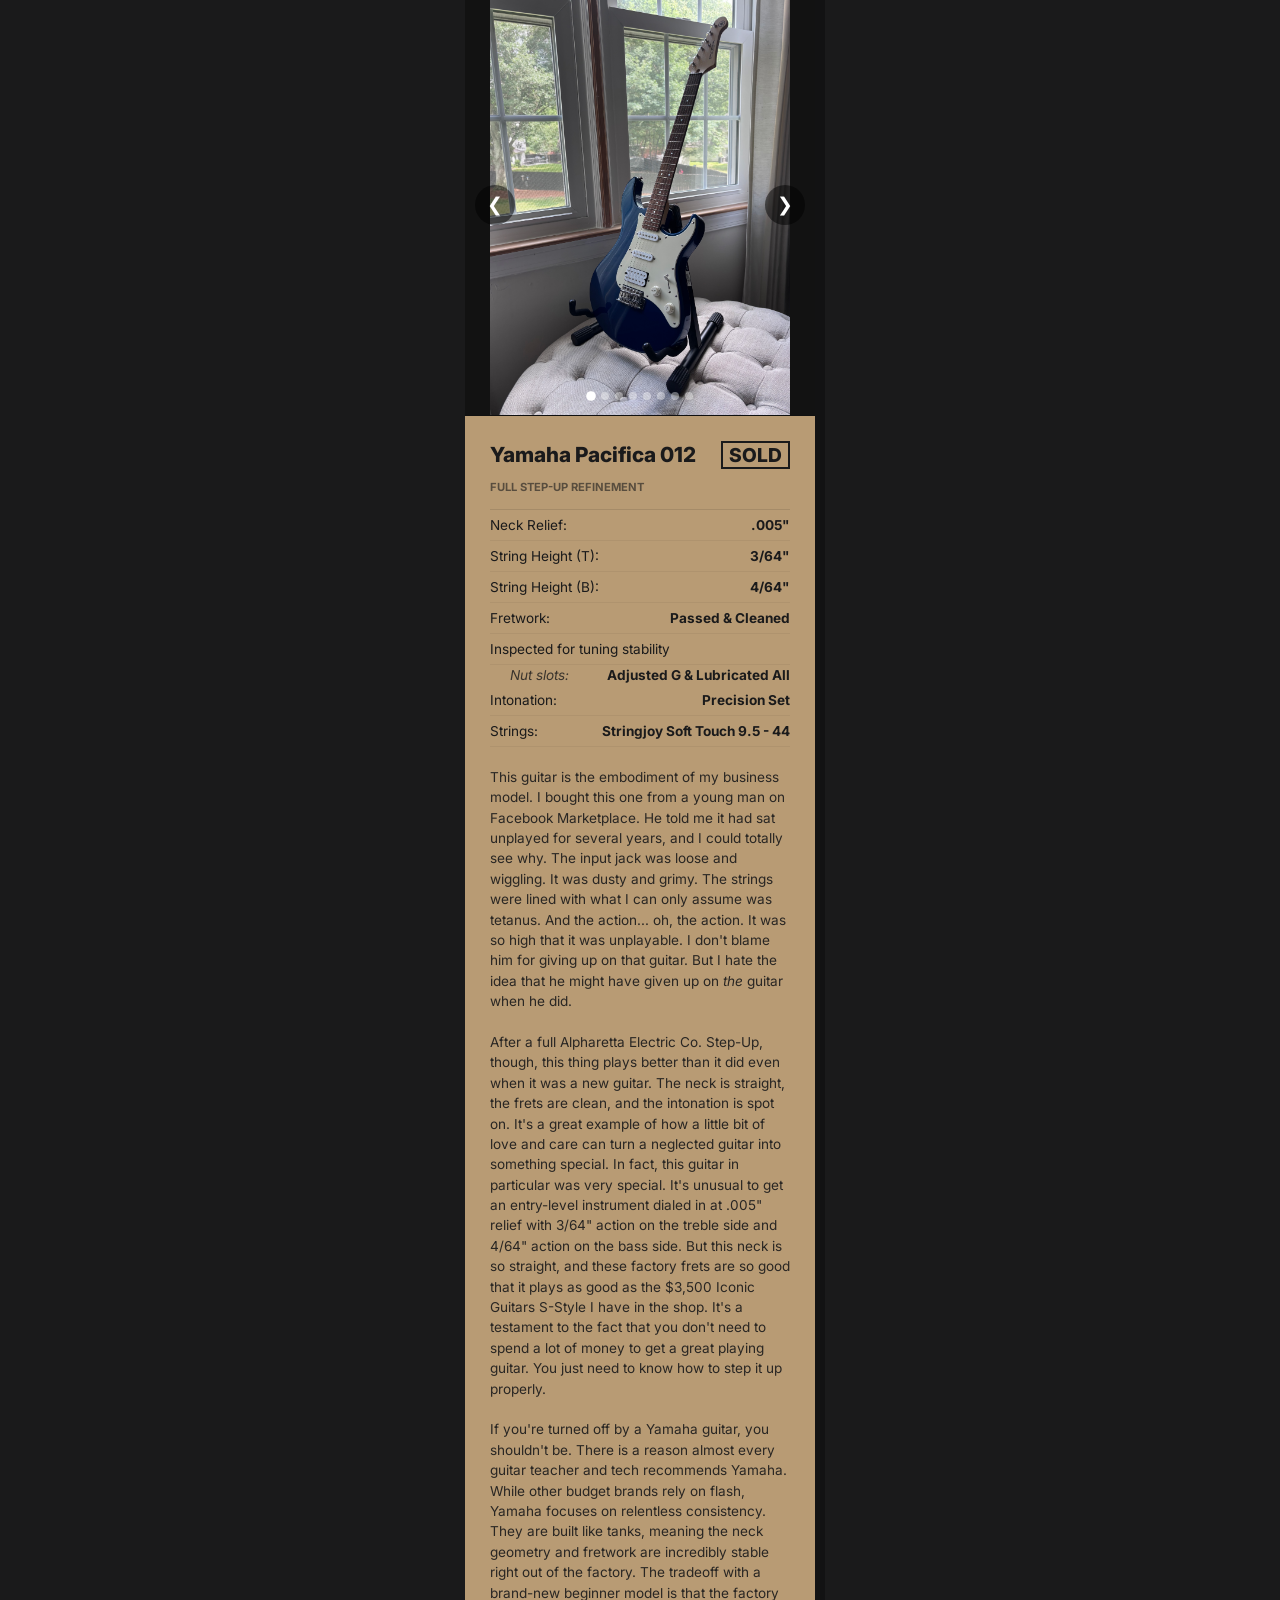
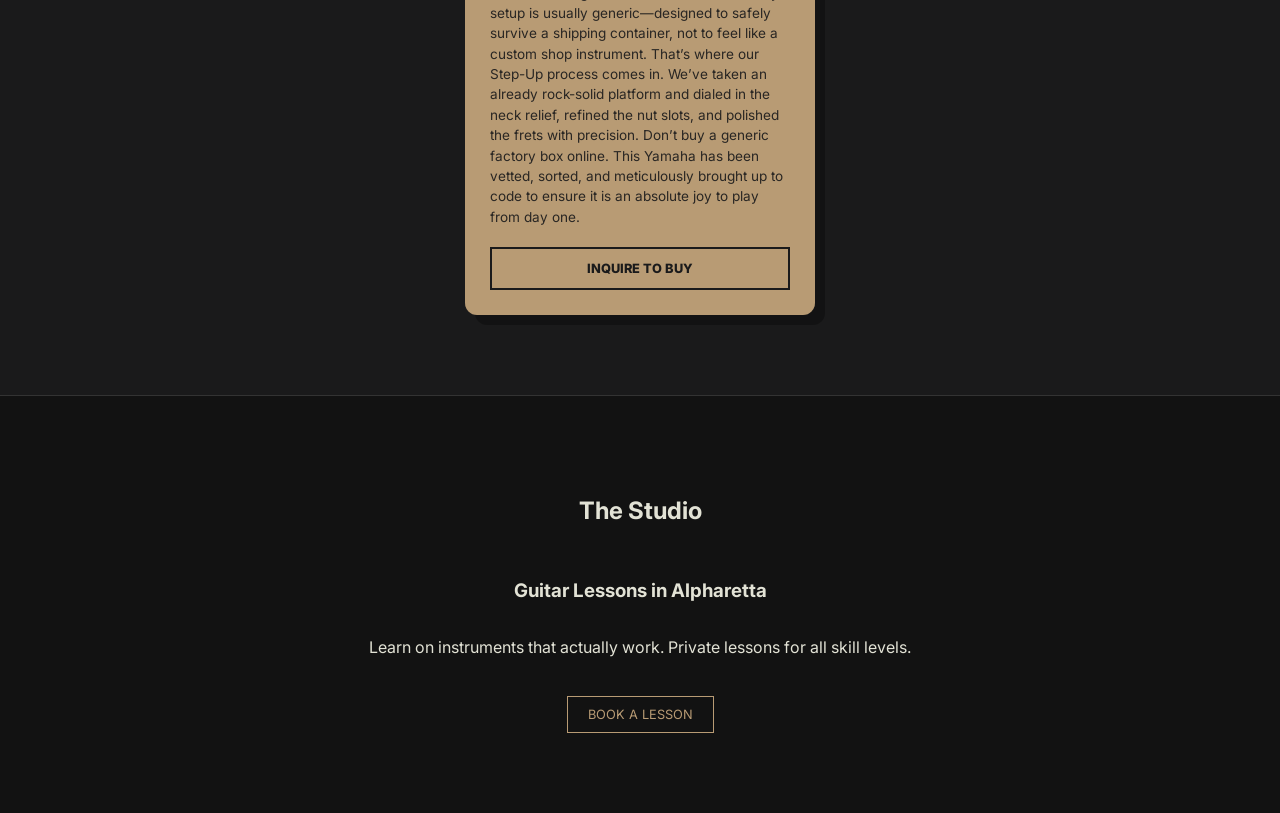
==== commit 23f8df59: "mint tea" ====
--- a/index.html
+++ b/index.html
@@ -53,6 +53,94 @@
         </div>
 
         <div class="guitar-grid">
+
+            <article class="guitar-card">
+                <div class="tag-brand top-brand">
+                    <img src="logo-clean.png" alt="Alpharetta Electric Co." class="card-logo-badge">
+                </div>
+
+                <div class="card-image-area">
+                    <button class="slider-arrow prev" onclick="moveSlider(this, -1)">&#10094;</button>
+                    <button class="slider-arrow next" onclick="moveSlider(this, 1)">&#10095;</button>
+
+                    <div class="image-slider" id="guitarSlider1">
+                        <img src="lp-mt-hero.jpeg" class="guitar-photo" alt="Hero" onclick="zoomImage(this)">
+                        <img src="lp-mt-front.jpeg" class="guitar-photo" alt="Hero" onclick="zoomImage(this)">
+                        <img src="lp-mt-hs.jpeg" class="guitar-photo" alt="Hero" onclick="zoomImage(this)">
+                        <img src="lp-mt-back.jpeg" class="guitar-photo" alt="Hero" onclick="zoomImage(this)">
+                        <img src="lp-mt-aec-logo.jpeg" class="guitar-photo" alt="Hero" onclick="zoomImage(this)">
+                    </div>
+
+                    <div class="slider-dots">
+                        <span class="dot active"></span>
+                        <span class="dot"></span>
+                        <span class="dot"></span>
+                        <span class="dot"></span>
+                        <span class="dot"></span>
+                    </div>
+                </div>
+
+                <div class="tag-body">
+                    <div class="tag-header">
+                        <h3>Epiphone Les Paul Standard Pro: Performance-enhanced beginner/intermediate guitar with Road
+                            Runner Hard Case</h3>
+                        <span class="price">$500/span>
+                    </div>
+
+                    <p class="tier-label">Full Step-Up Refinement</p>
+
+                    <div class="checklist-group">
+                        <div class="check-item"><span>Neck Relief:</span> <strong>.005</strong></div>
+                        <div class="check-item"><span>String Height (T):</span> <strong>4/64"</strong></div>
+                        <div class="check-item"><span>String Height (B):</span> <strong>5/64"</strong></div>
+                        <div class="check-item"><span>Fretwork:</span> <strong>Passed Inspection</strong>
+                        </div>
+                        <div class="check-item"><span>Inspected for tuning stability</span></div>
+                        <div class="check-item sub-item"><span>Nut slots:</span> <strong>Lubricated</strong></div>
+                        <div class="check-item"><span>Intonation:</span> <strong>Passed Inspection</strong></div>
+                        <div class="check-item"><span>Strings:</span> <strong>Ernie Ball Primo Slinky 9.5 - 44</strong>
+                            <div class="check-item"><span>Electronics:</span> <strong>Replaced 3-way pickup selector
+                                    switch</strong>
+                            </div>
+                        </div>
+
+                        <p class="description">
+
+                            Incredible Condition w/ Road Runner Hard Case. I called this one Mint Tea due to the
+                            incredible condition on this Iced Tea burst finish. This guitar was so nice it didn't even
+                            make it to the website. It sold as soon as the first potential buyer saw the pictures. And
+                            he wasn't dispappointed in the real thing. I got the action dialed in so tight on this one,
+                            it might have been the first time I've ever thought the action with no buzzing was too low!
+                            The good news is I taught the buyer how to adjust that on his own, so if he deicdes he wants
+                            it raised, he's confident he can do it himself.
+
+                            I'm a big fan of coil-splittling humbuckers, and this is the first LP I think I've had in my
+                            hands with the pro-buckers. Boy did they deliver. Like so many of these guitars, I was sad
+                            to see this one go, but at least I sold it to a bandmate, so I'll get to play it again
+                            whenever I want.
+
+                            The only real issue with this guitar was the 3-way pickup selector switch. It was fully
+                            funtioning but a little wobbly in the middle position. I went ahead and replaced it instead
+                            of waiting to see if it caused problems down the line.
+
+                            Notes: Small removable Alpharetta Electric Co. decal on the headstock — purely cosmetic and
+                            peels off cleanly if preferred.
+
+                            Price: $400 with Alpharetta Electric Co. Cahaya gig bag. $380 without bag or $450 with Road
+                            Runner hard case.
+
+
+
+                        </p>
+
+                        <a href="mailto:jeff@alpharettaelectric.co?subject=MIM Strat Inquiry"
+                            class="btn-inquire">Inquire to
+                            Buy</a>
+                    </div>
+            </article>
+
+
+
 
             <article class="guitar-card">
                 <div class="tag-brand top-brand">
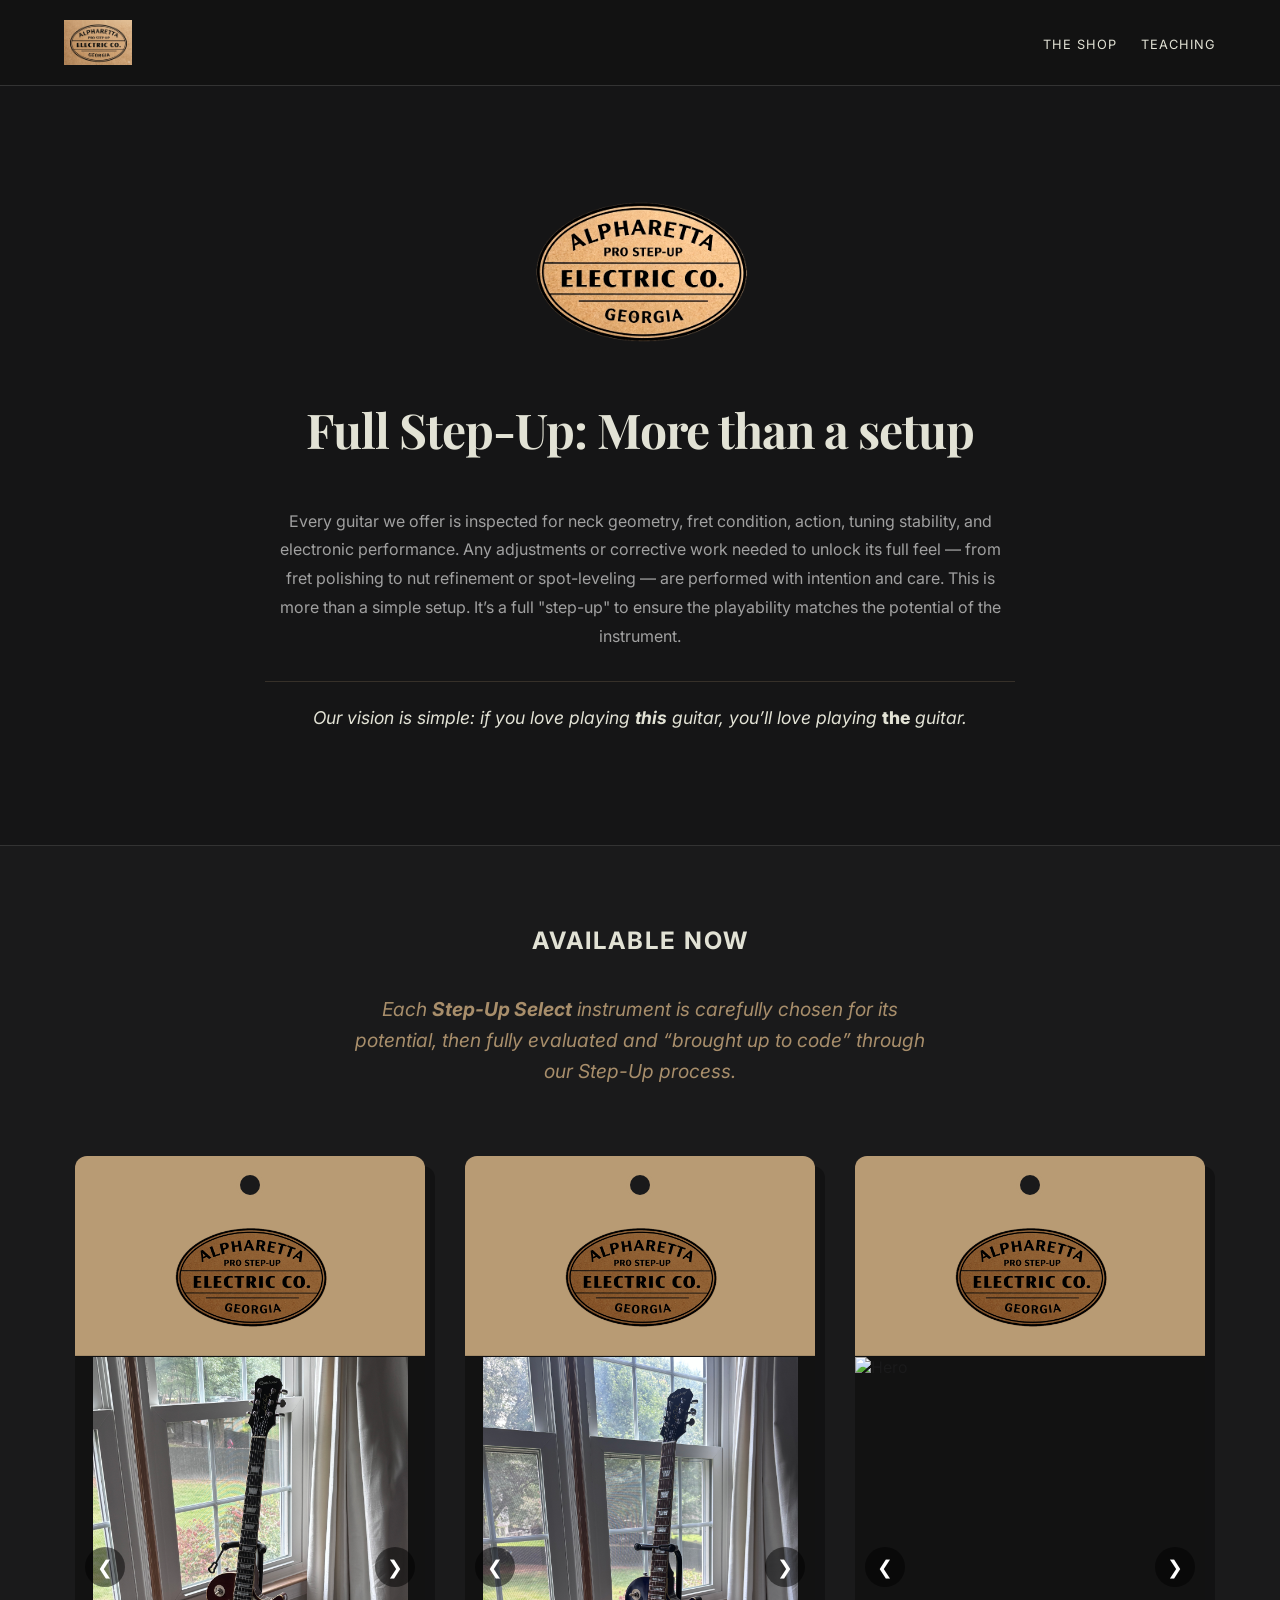
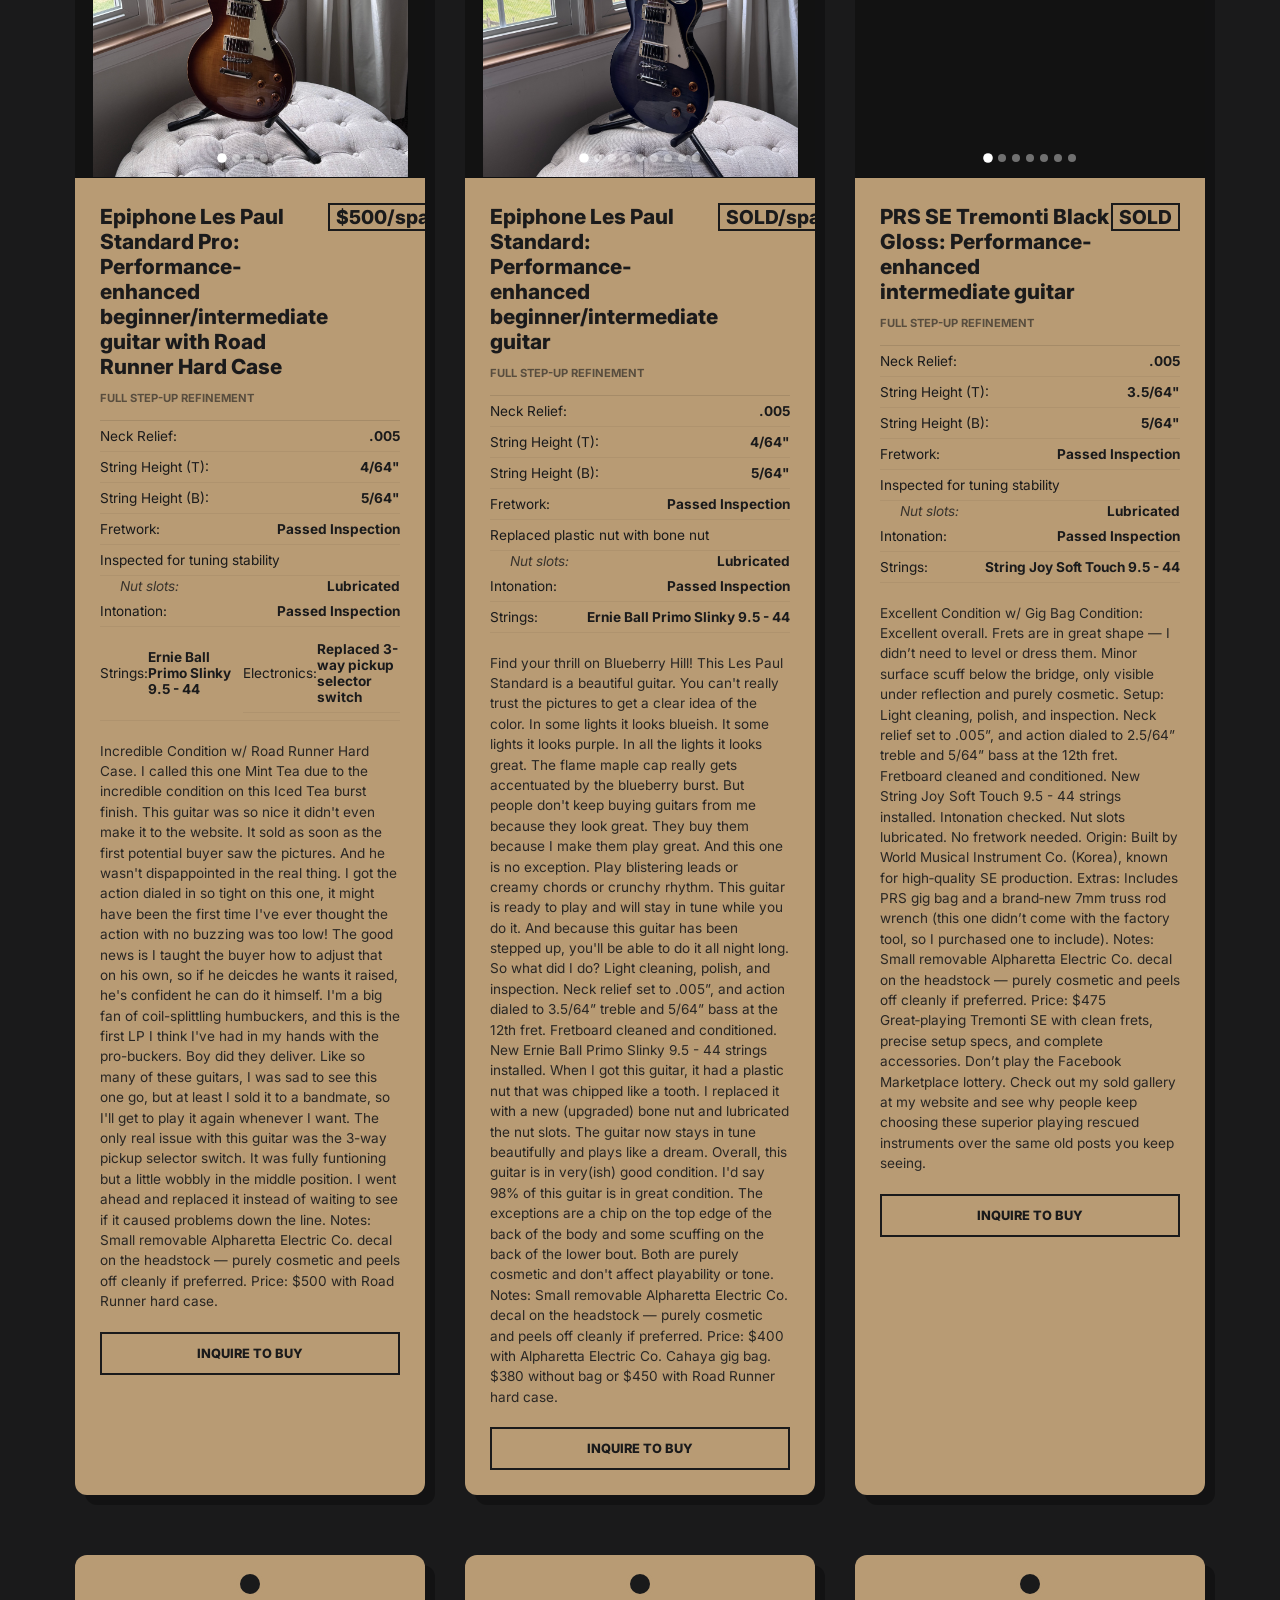
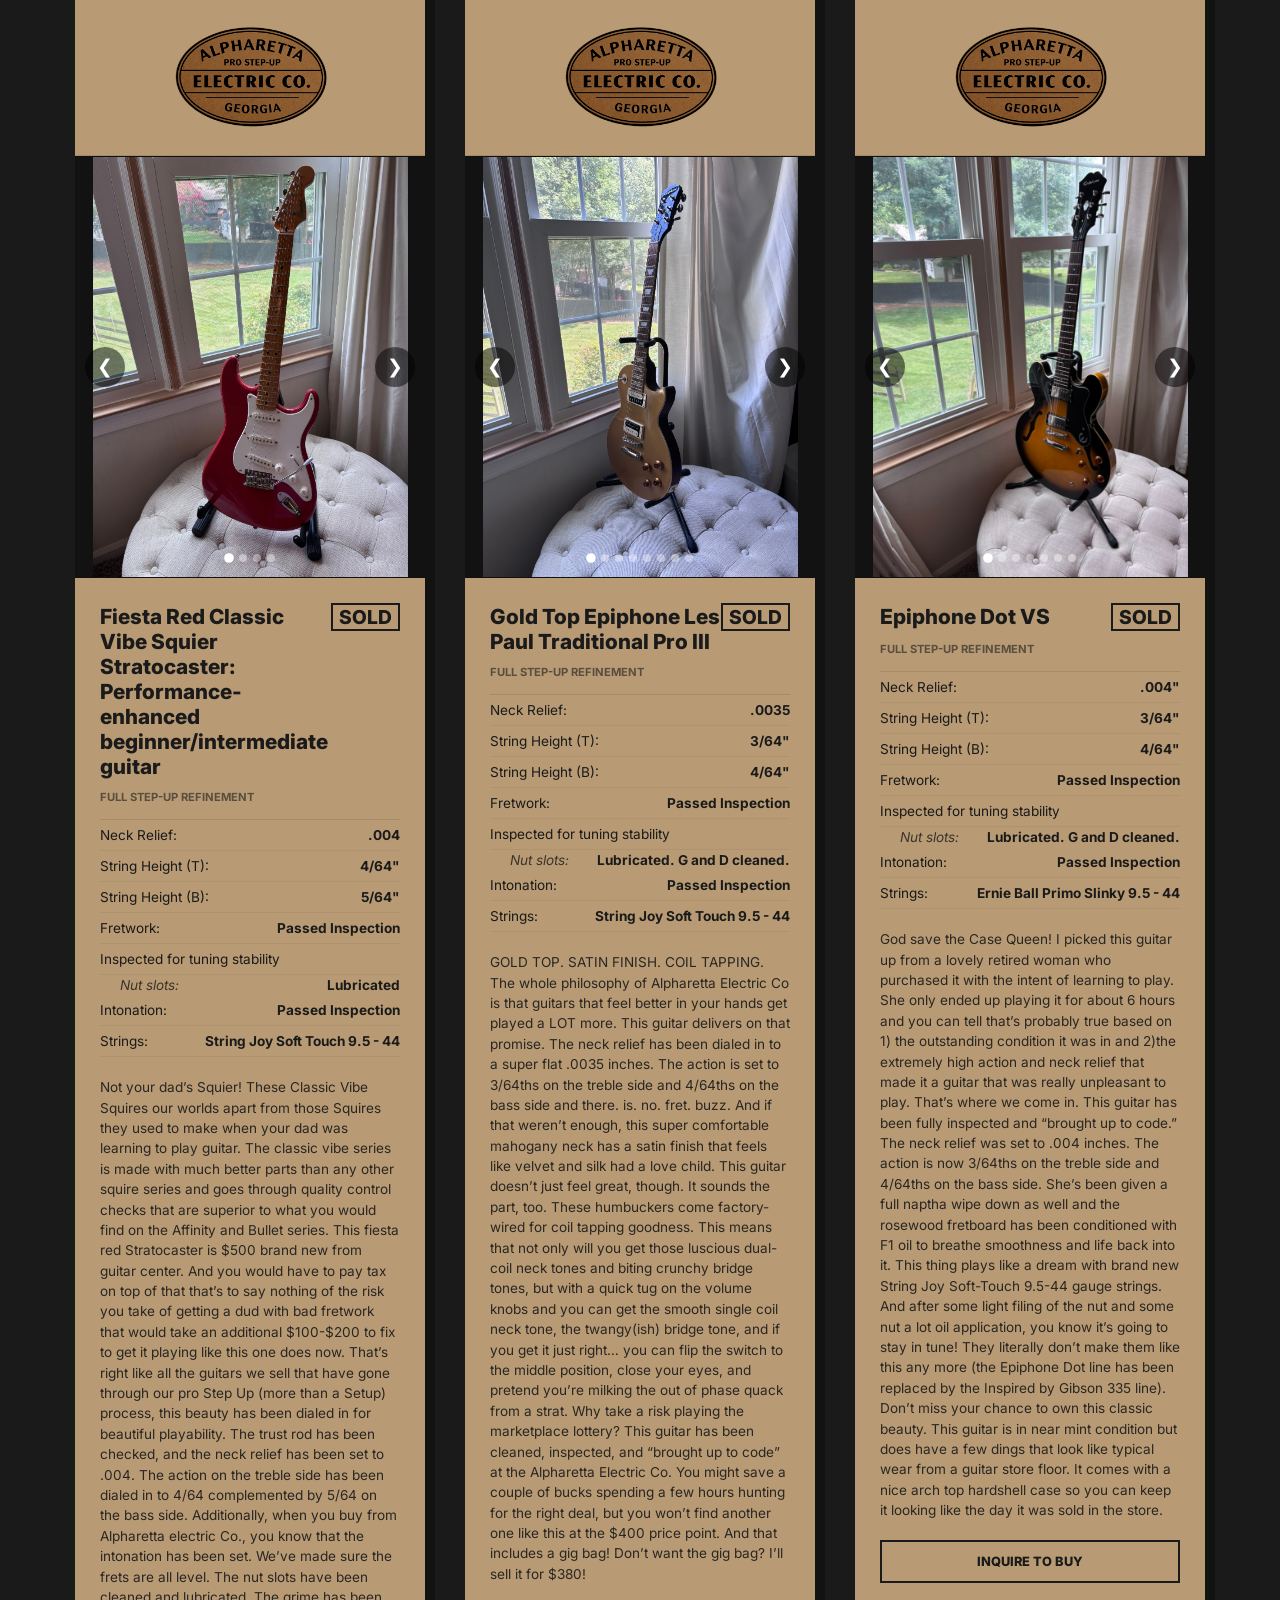
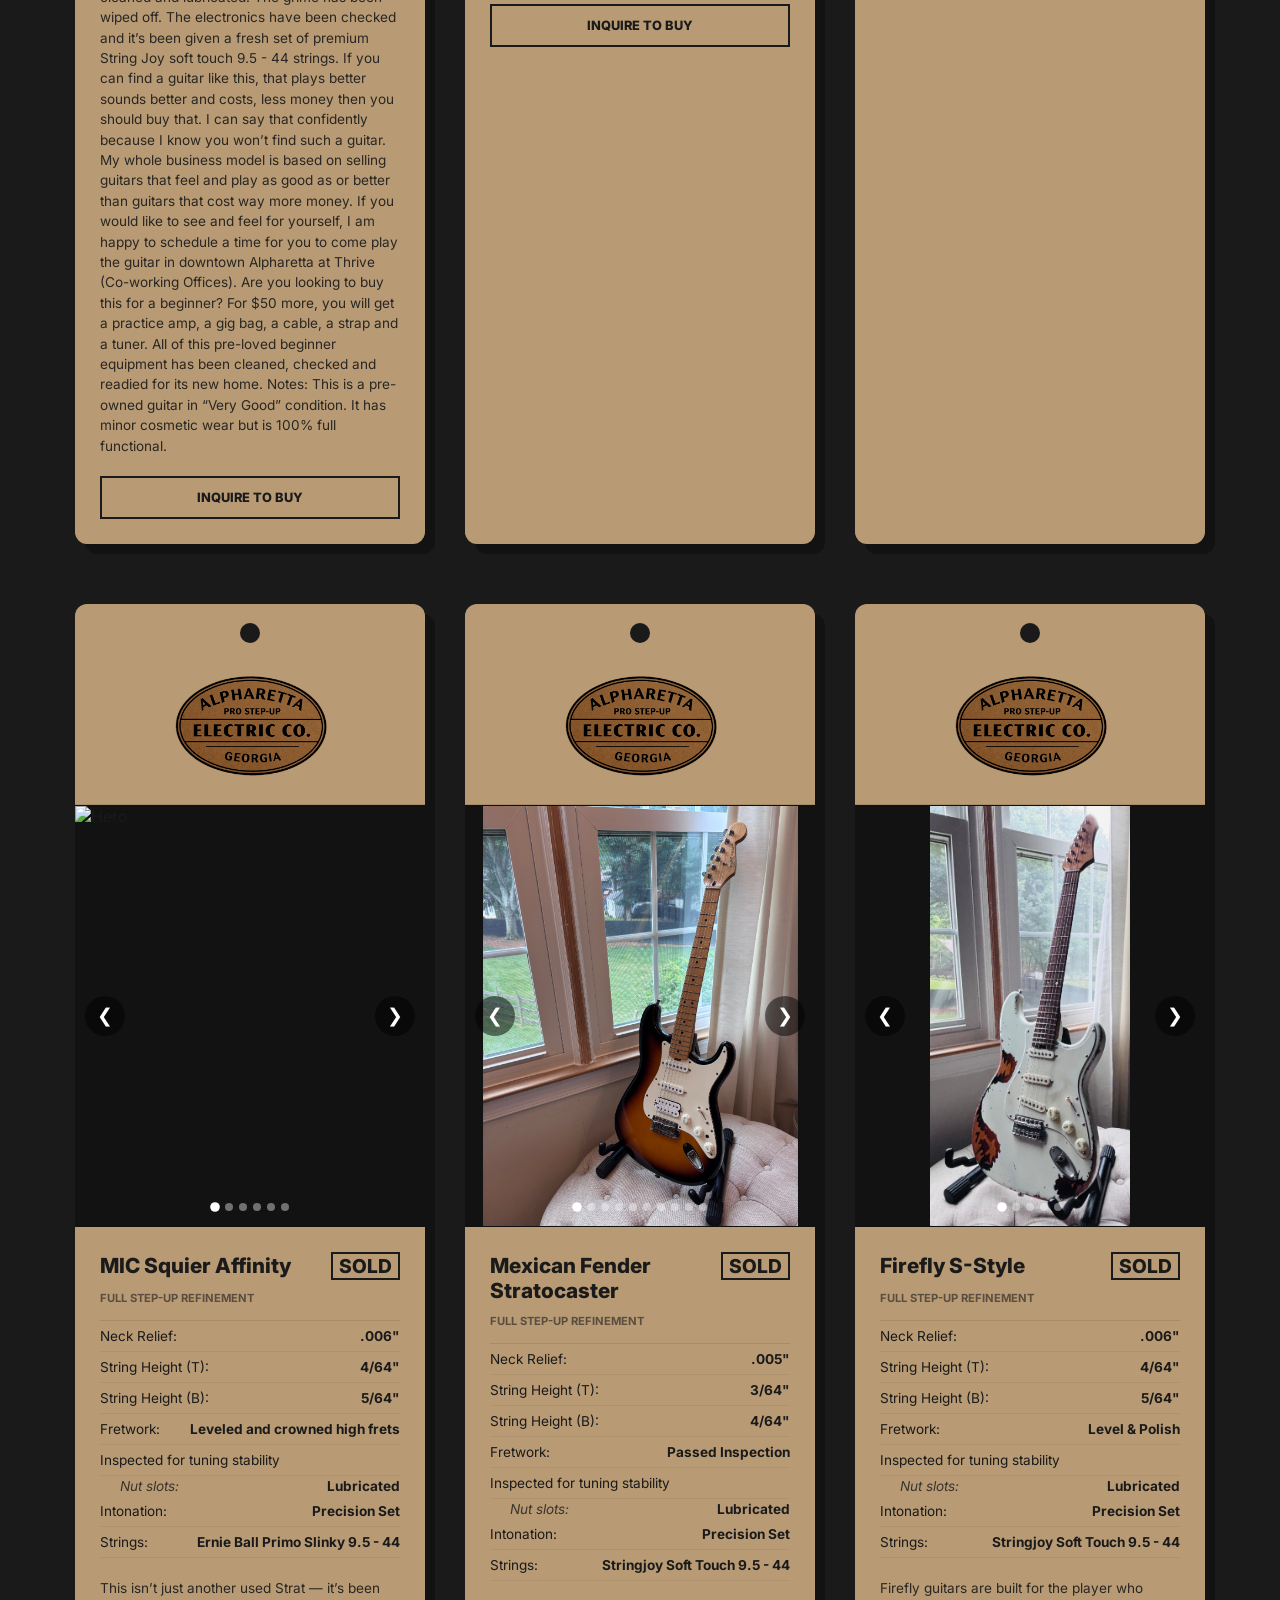
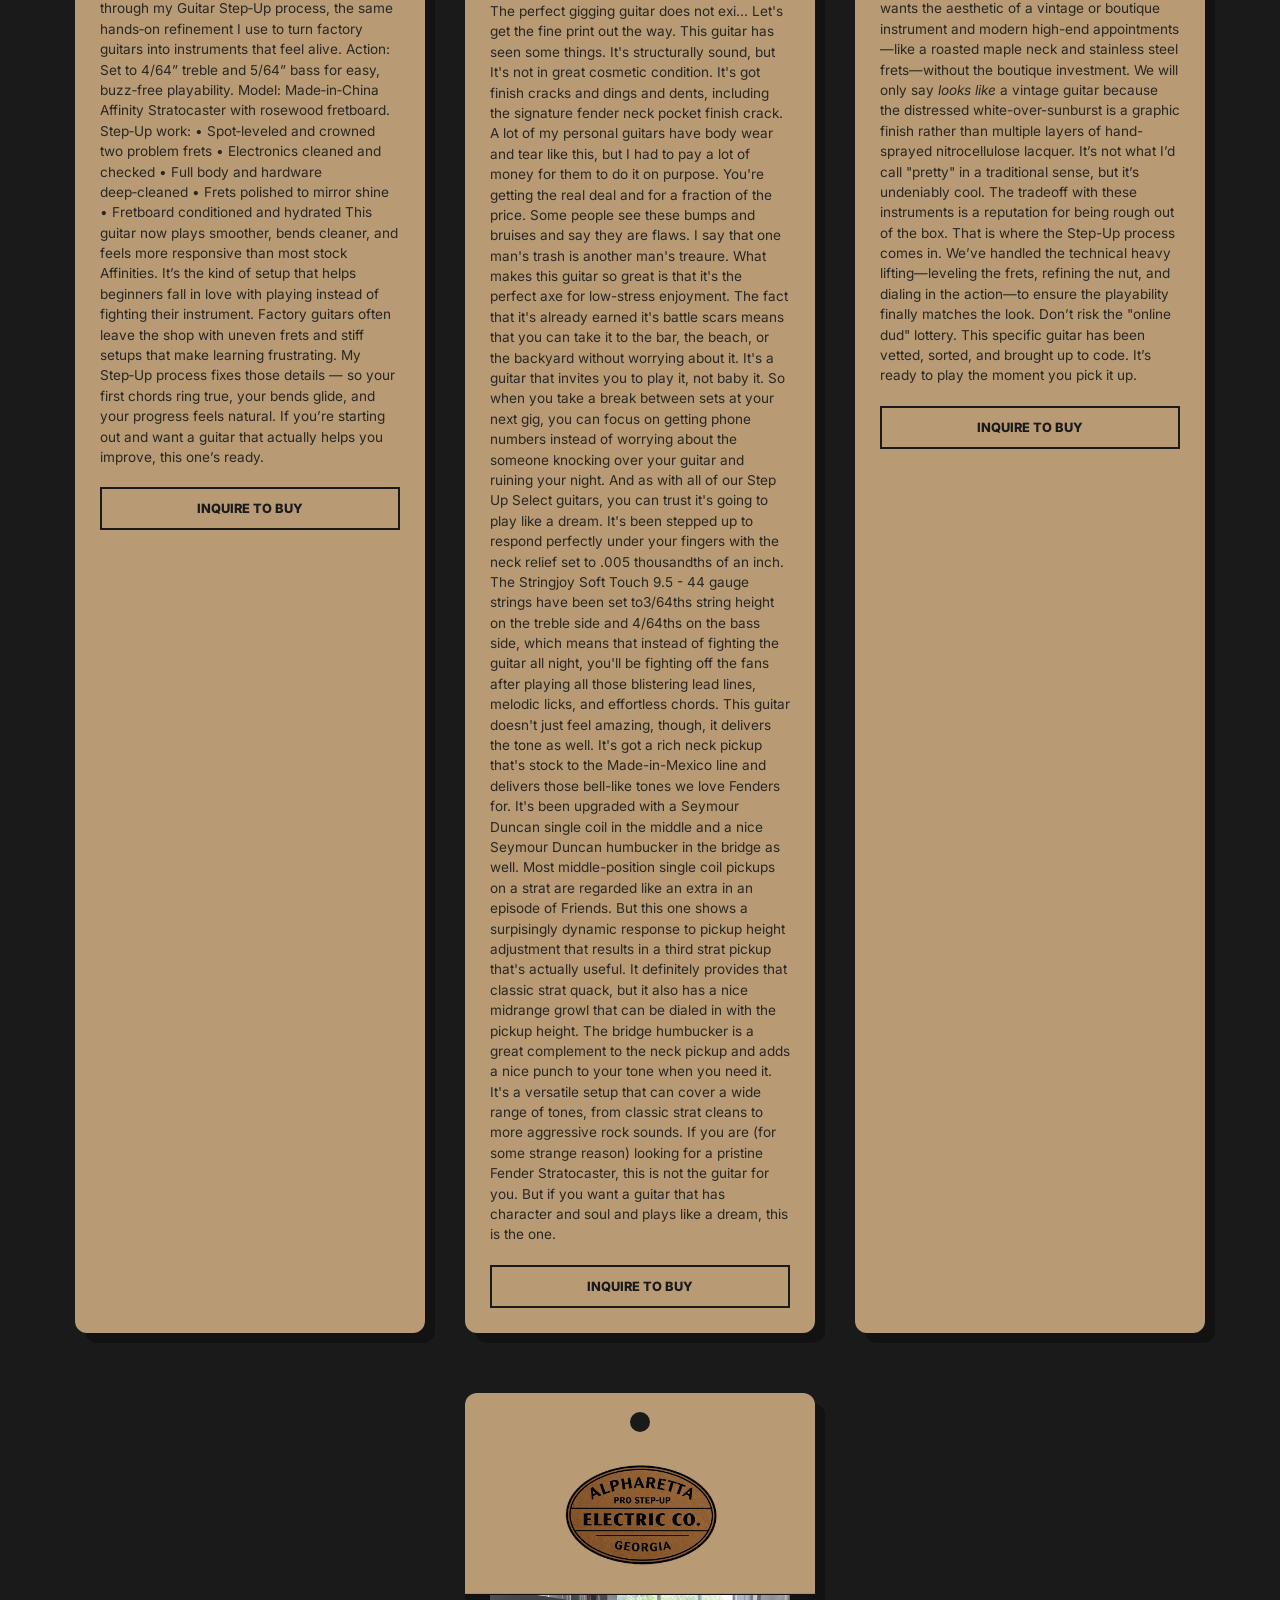
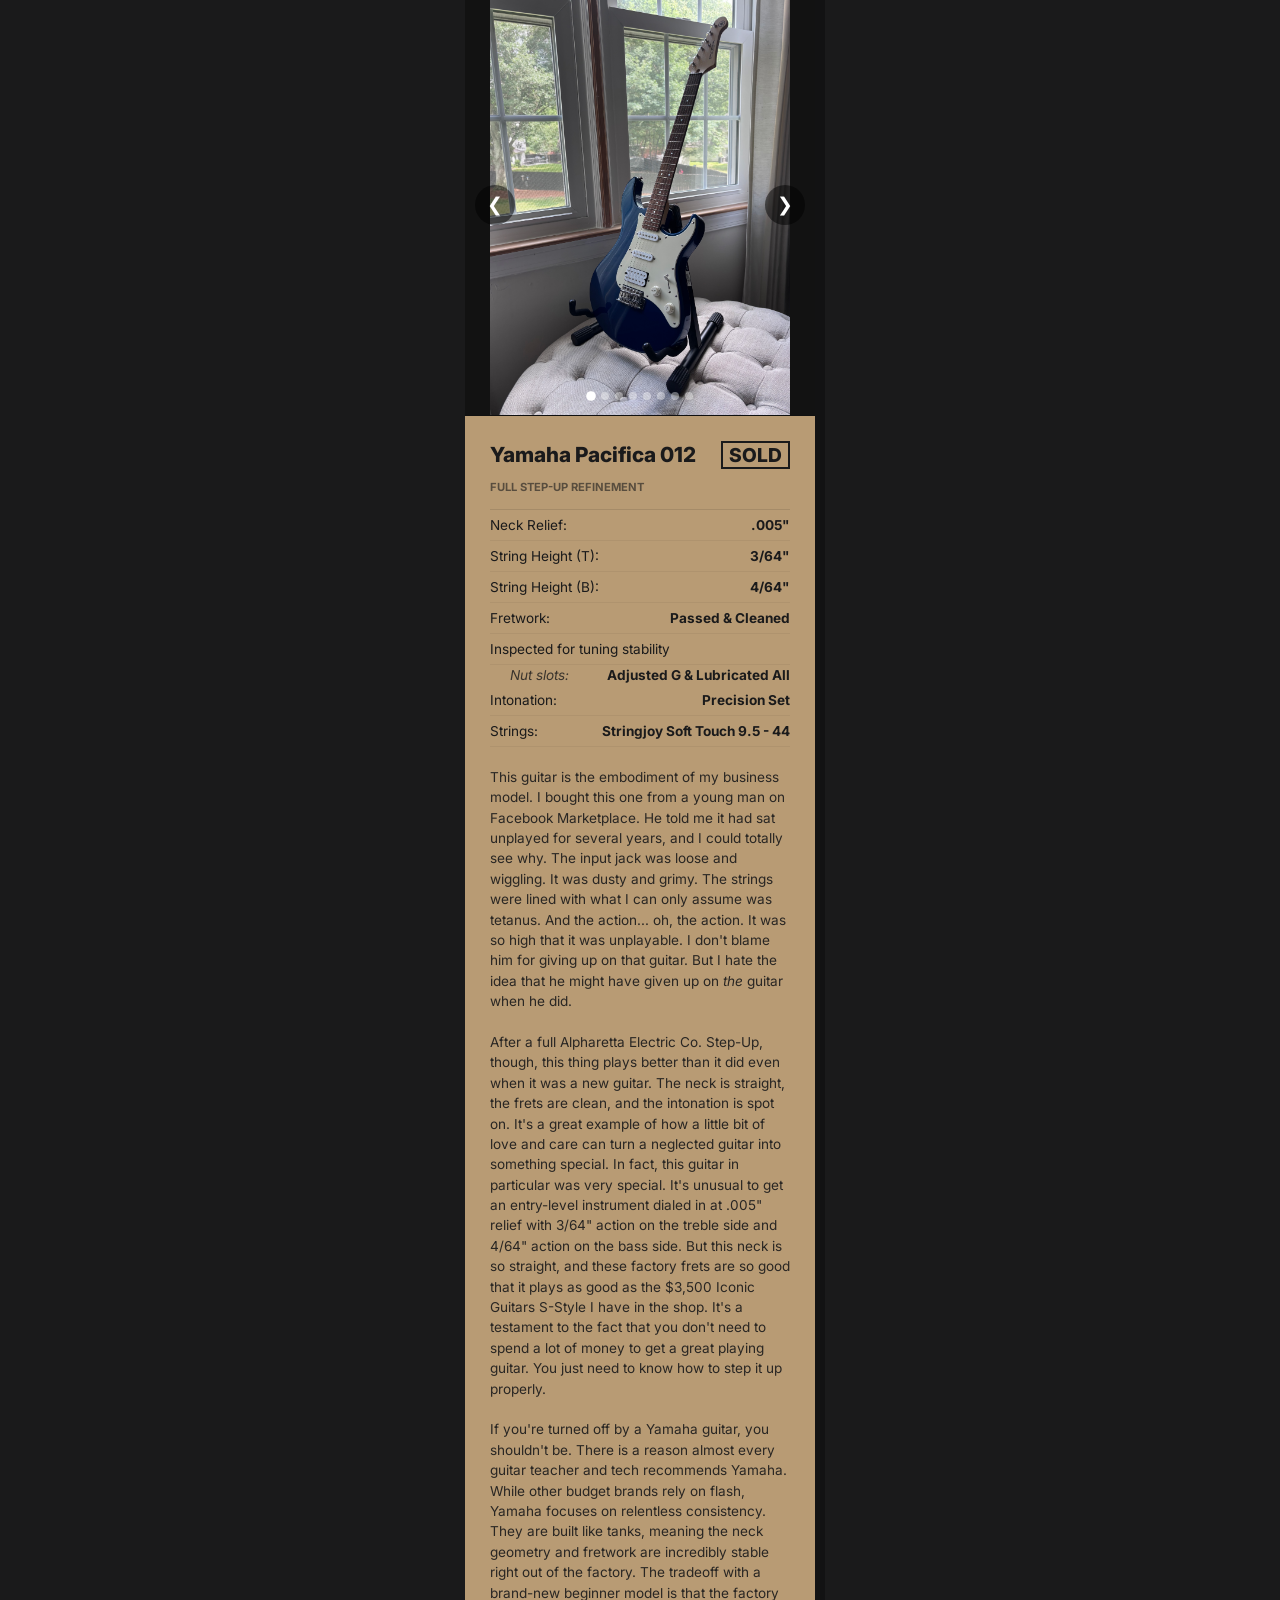
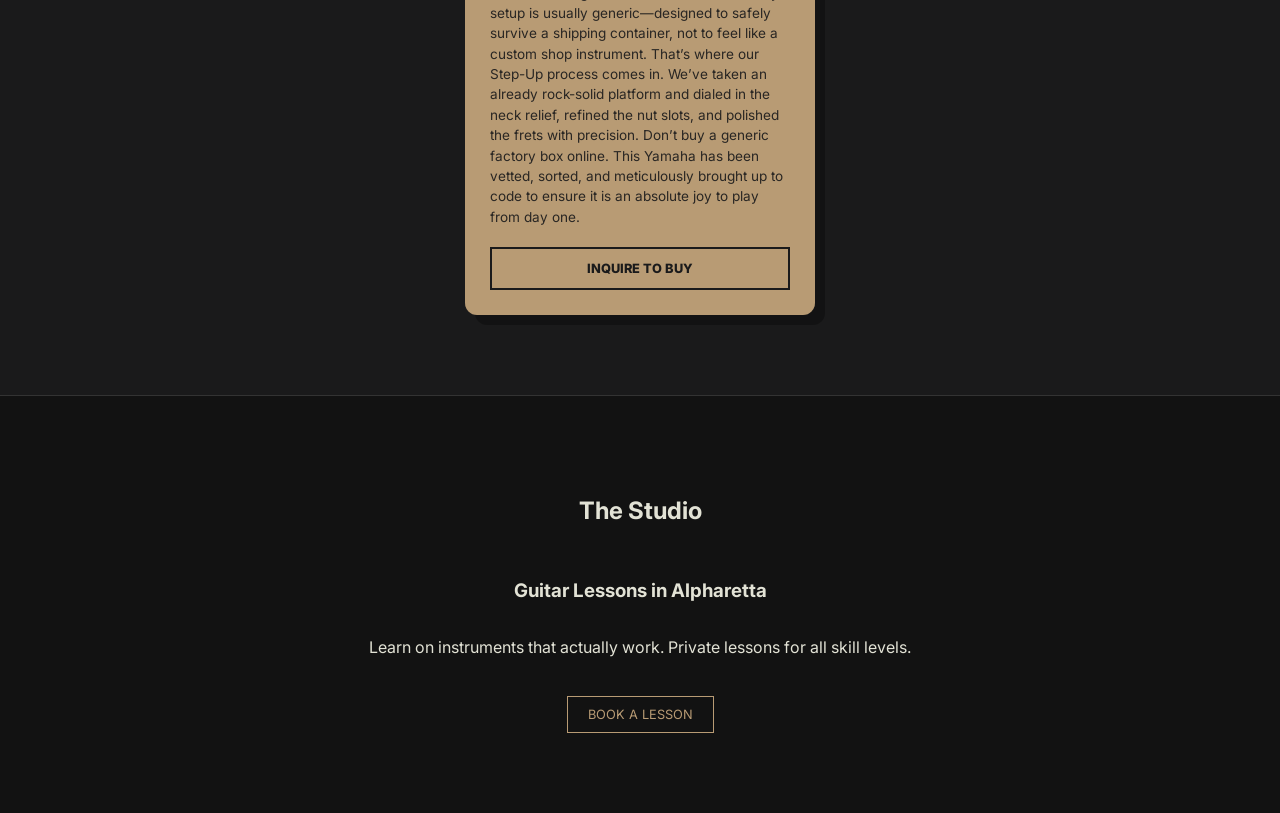
==== commit 1894b2f0: "Price Adjust" ====
--- a/index.html
+++ b/index.html
@@ -126,10 +126,7 @@
                             Notes: Small removable Alpharetta Electric Co. decal on the headstock — purely cosmetic and
                             peels off cleanly if preferred.
 
-                            Price: $400 with Alpharetta Electric Co. Cahaya gig bag. $380 without bag or $450 with Road
-                            Runner hard case.
-
-
+                            Price: $500 with Road Runner hard case.
 
                         </p>
 
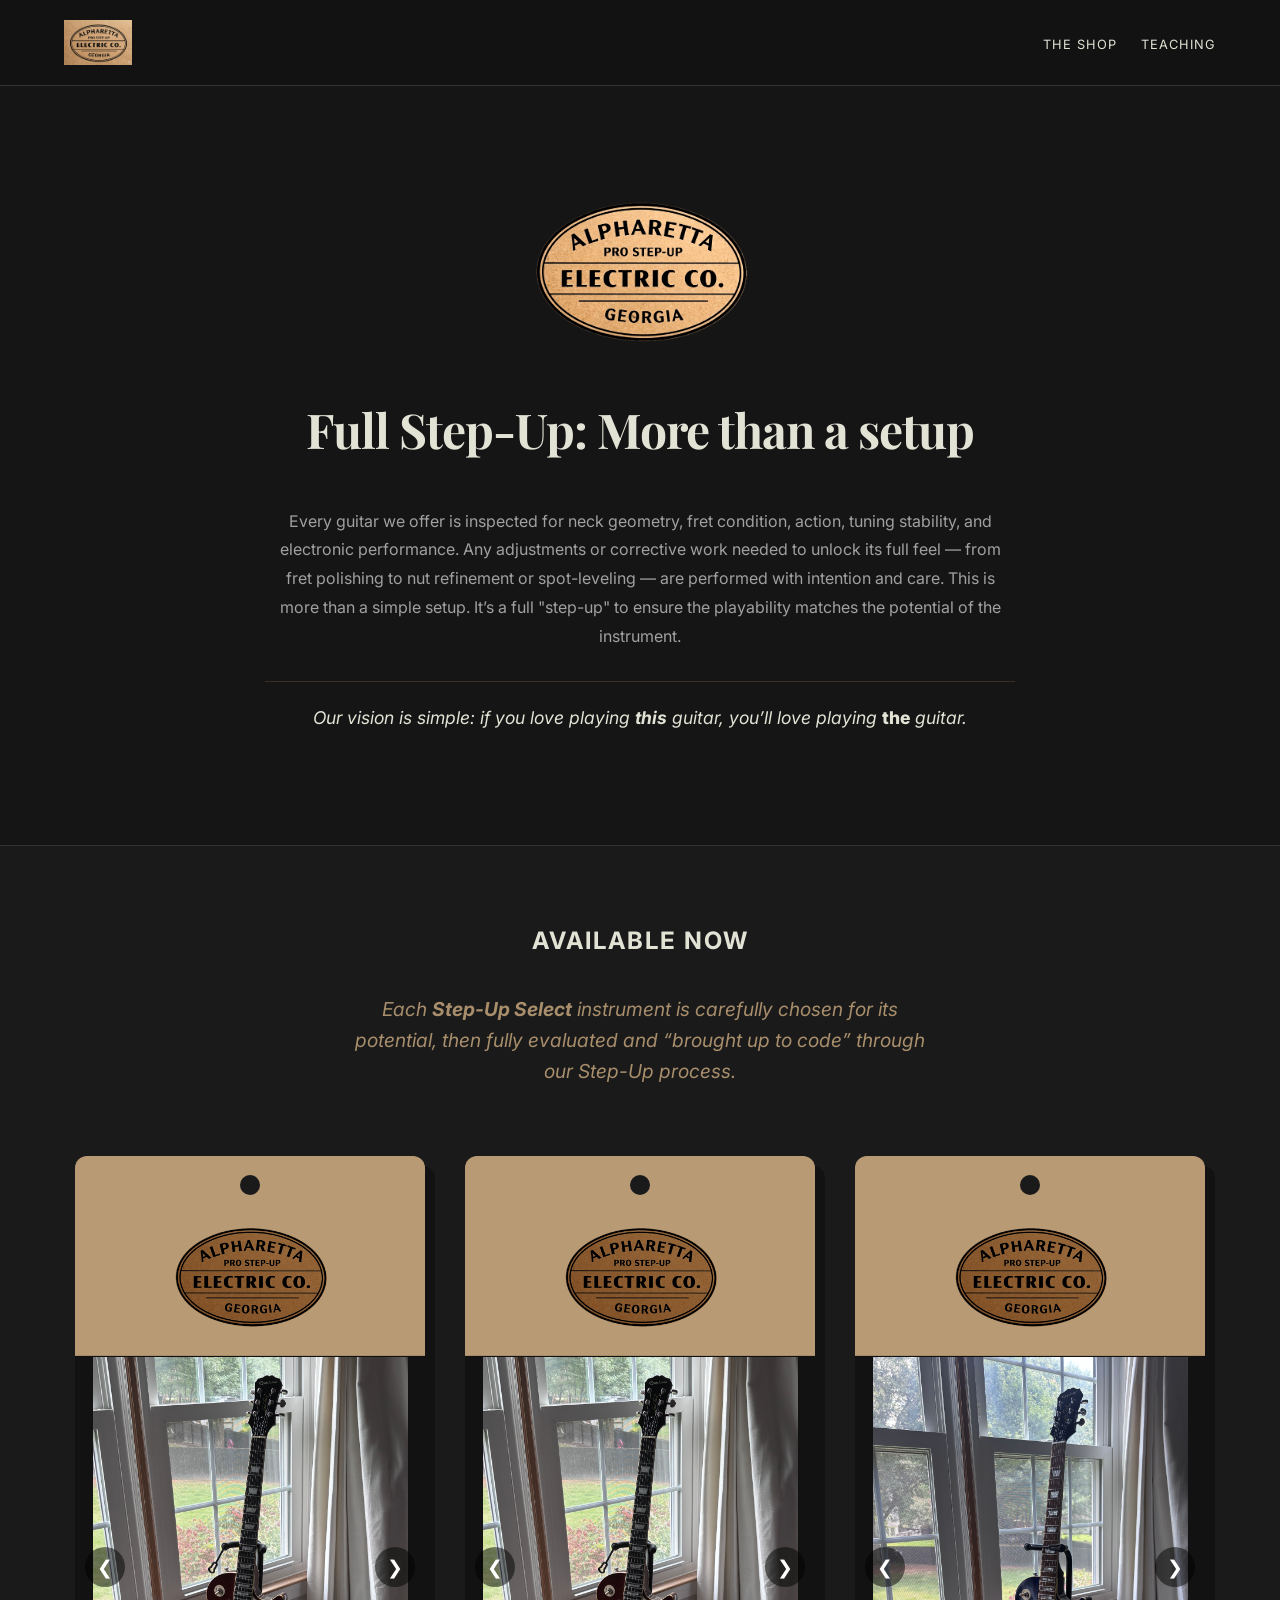
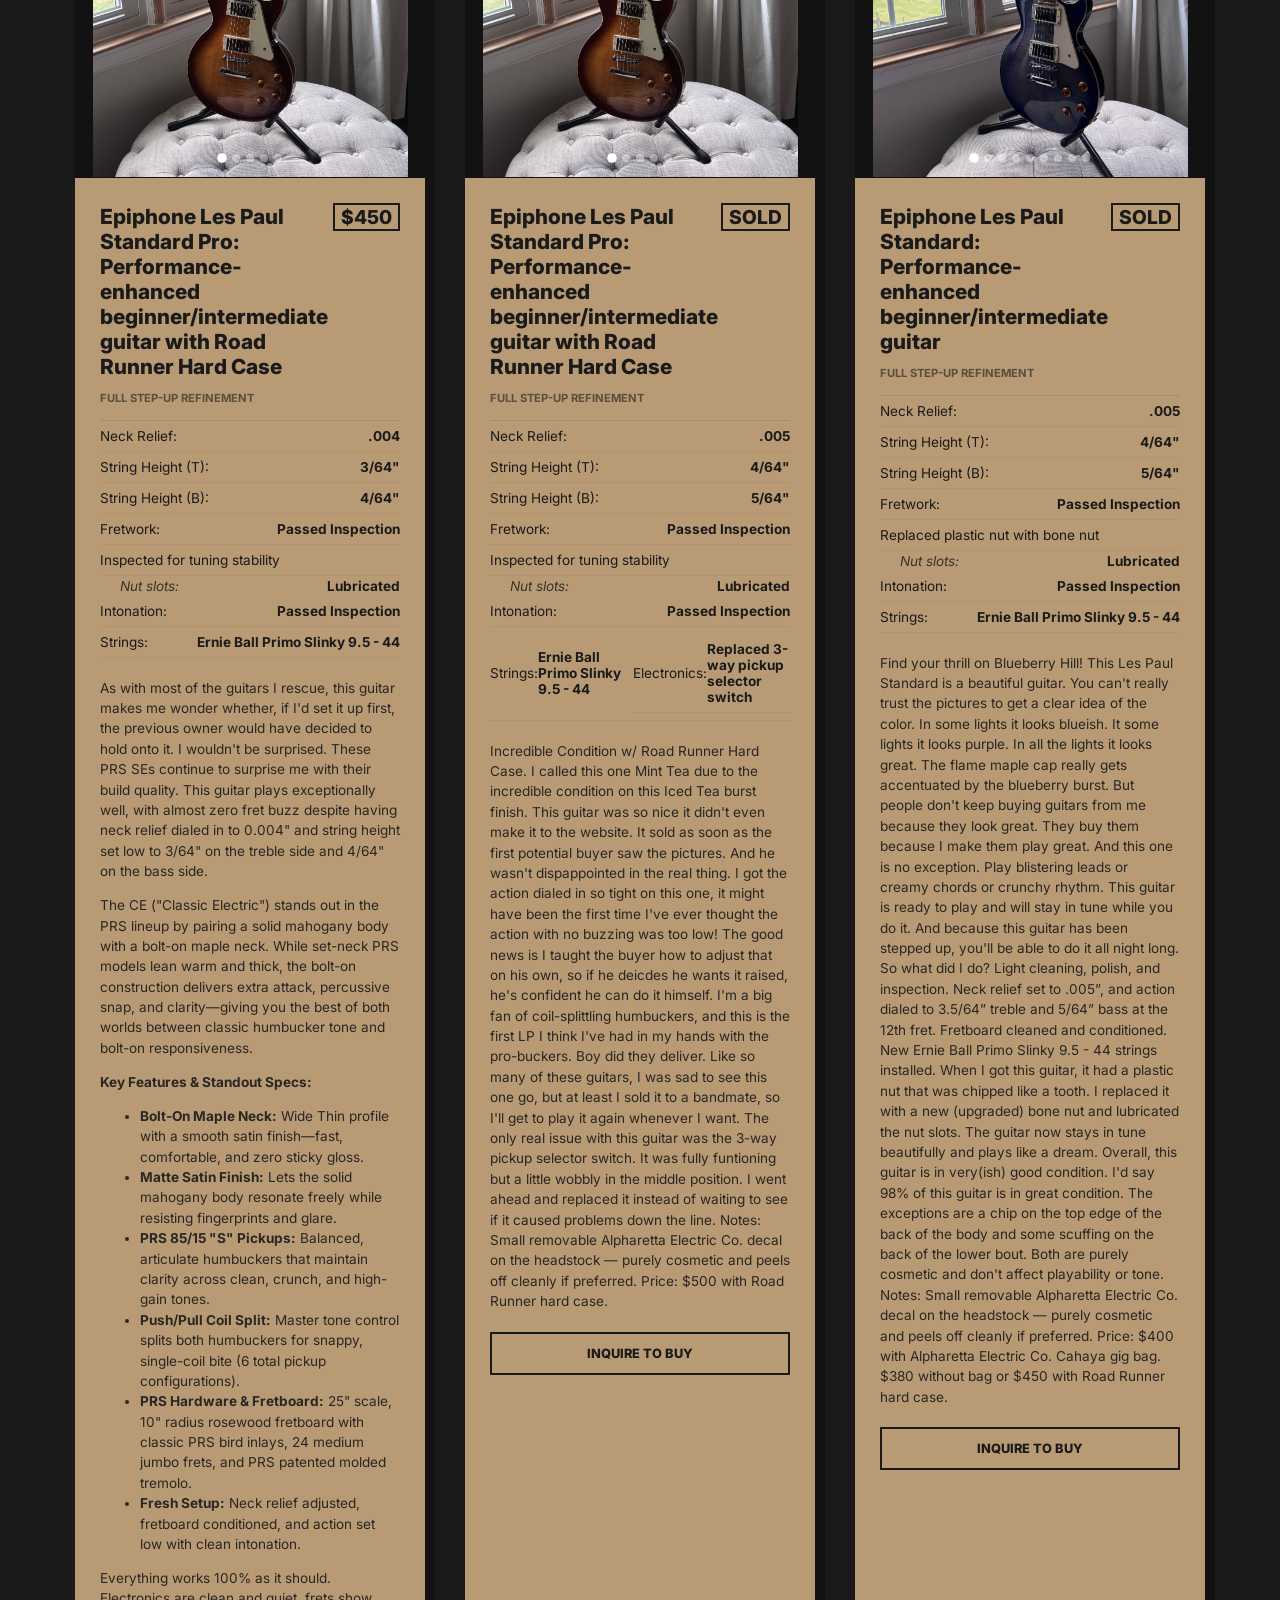
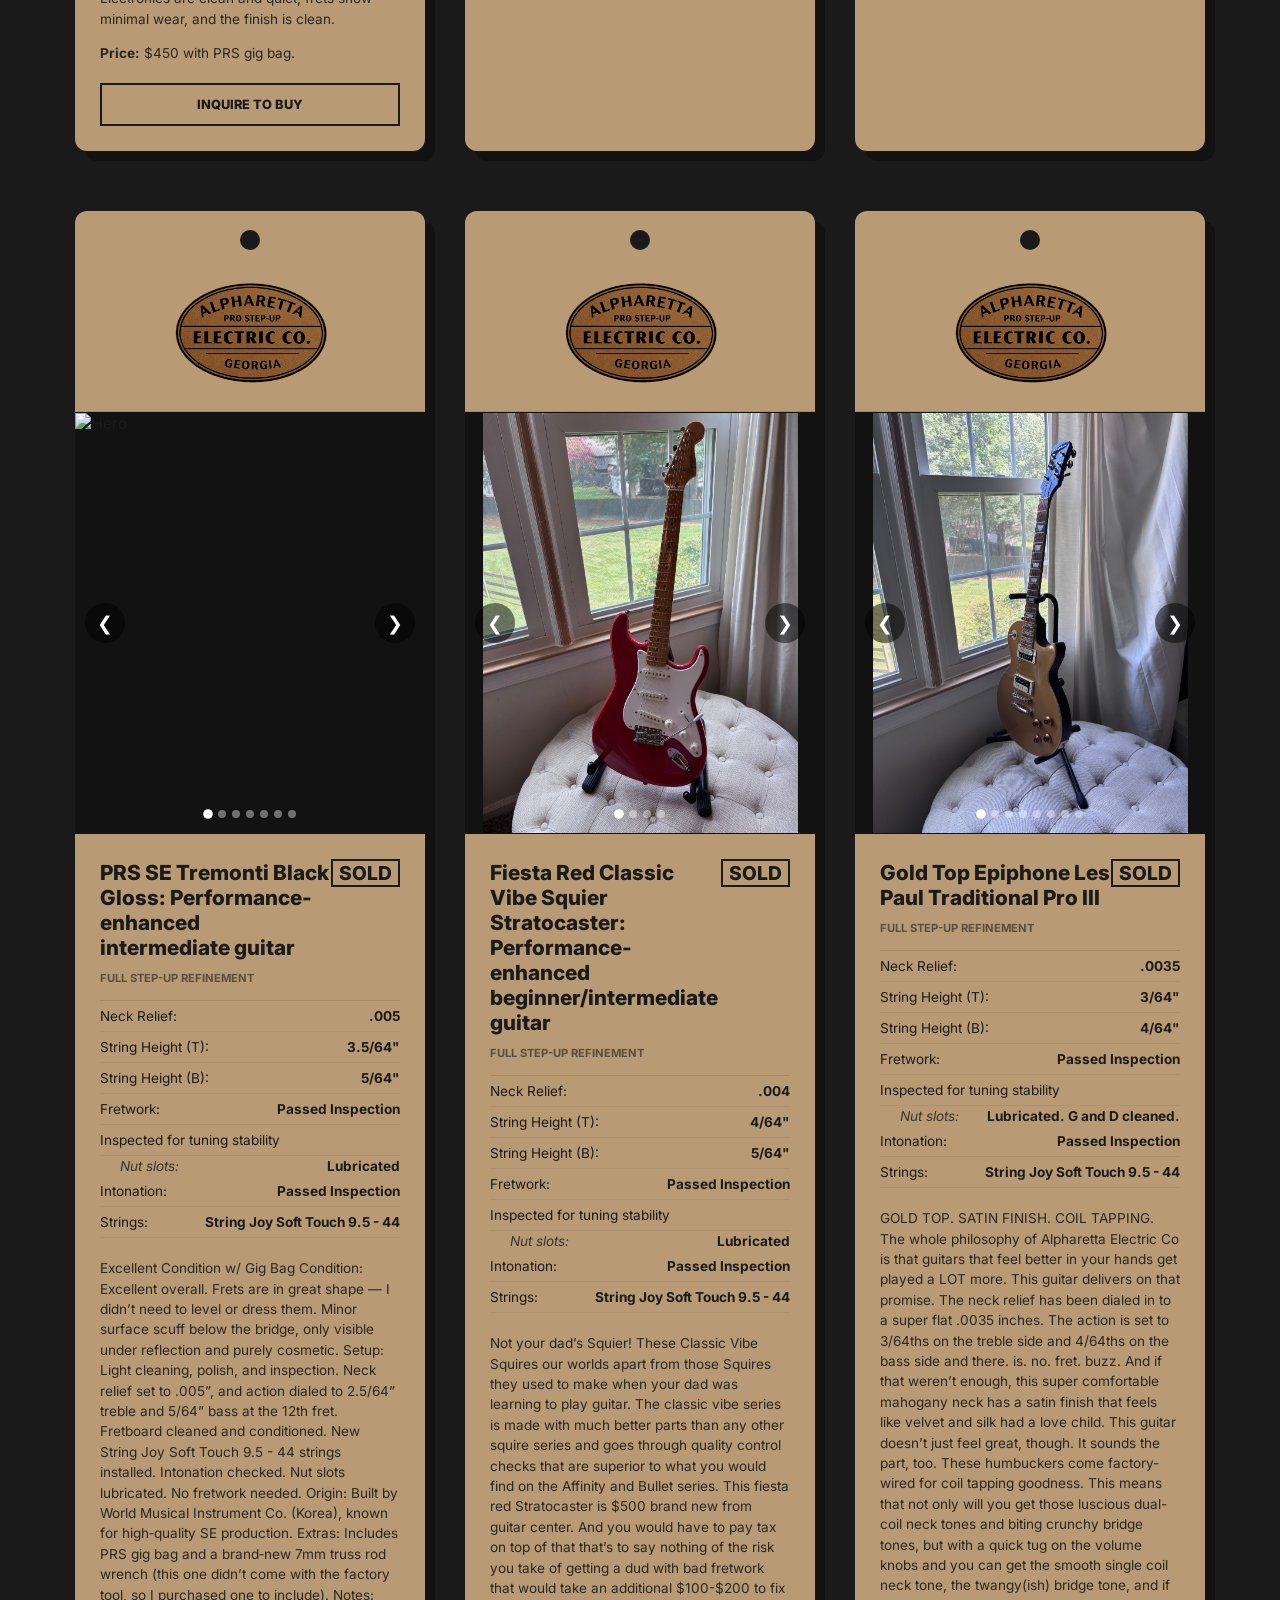
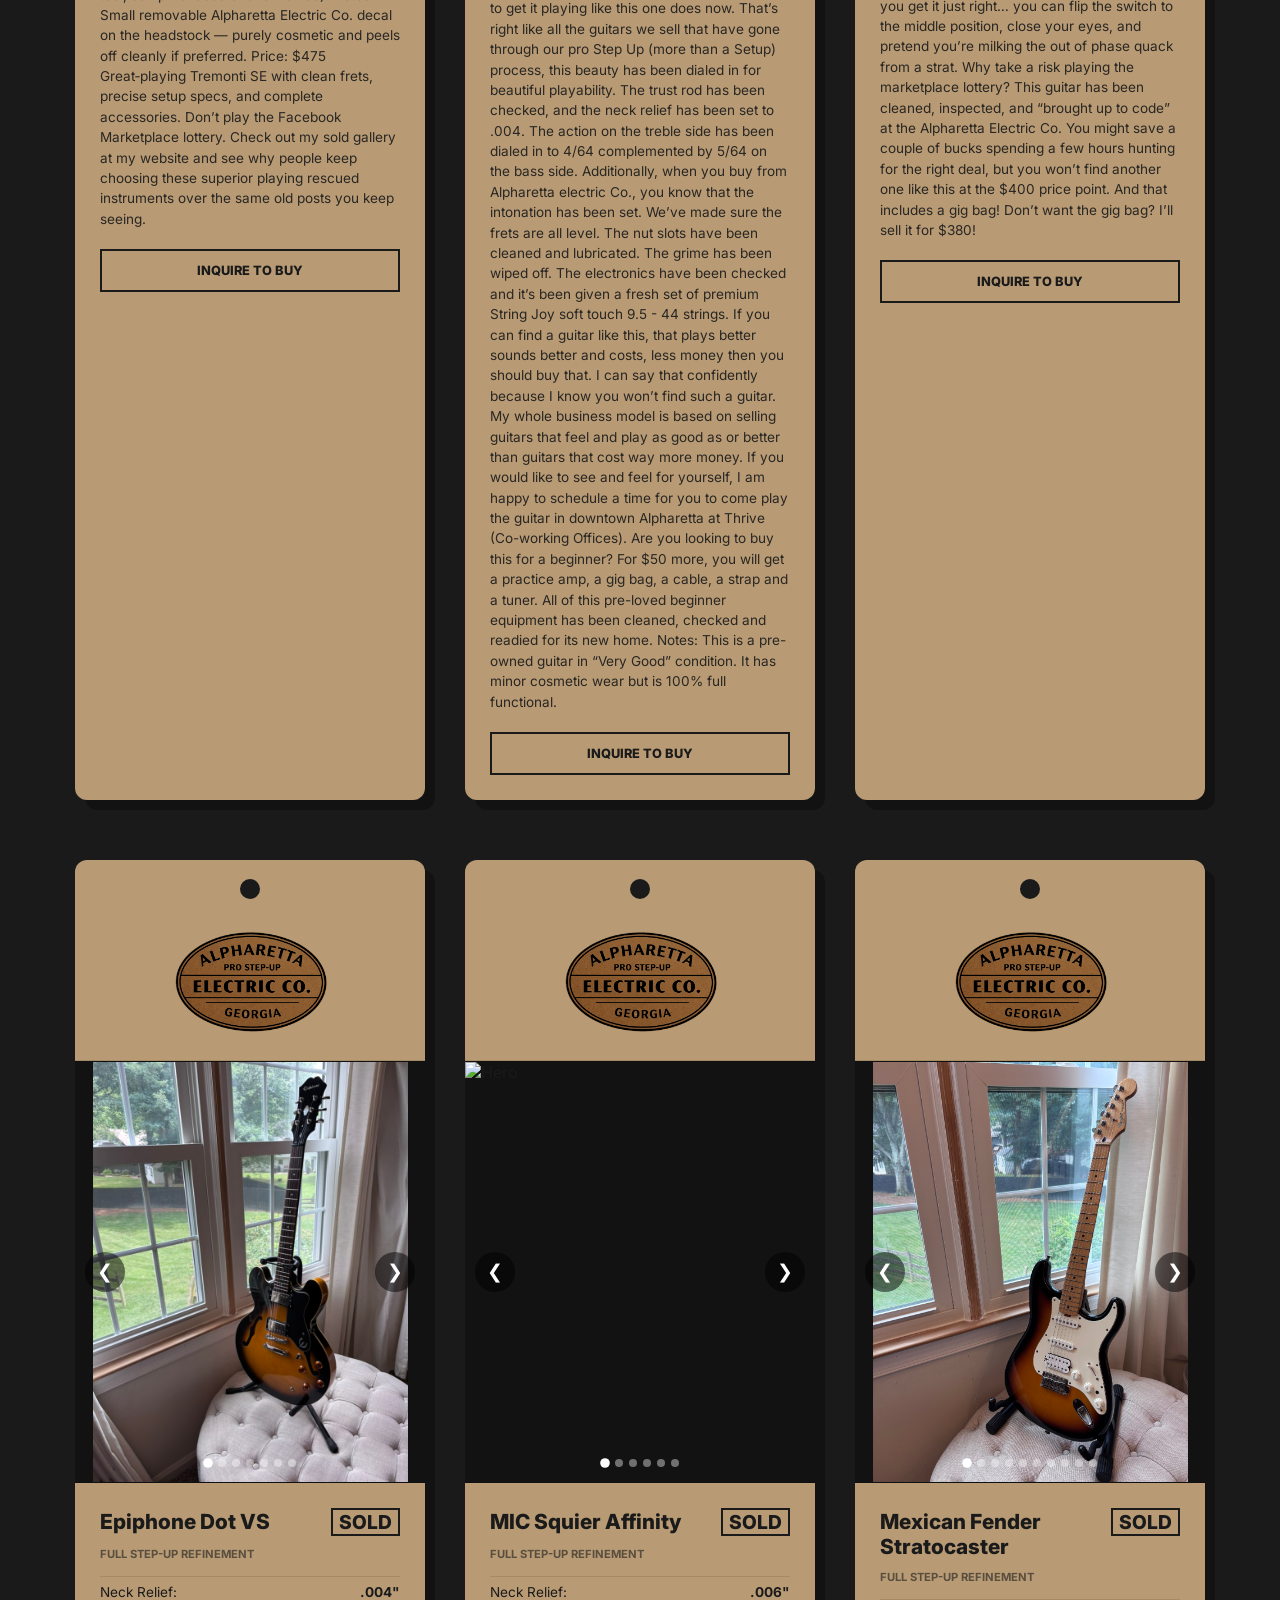
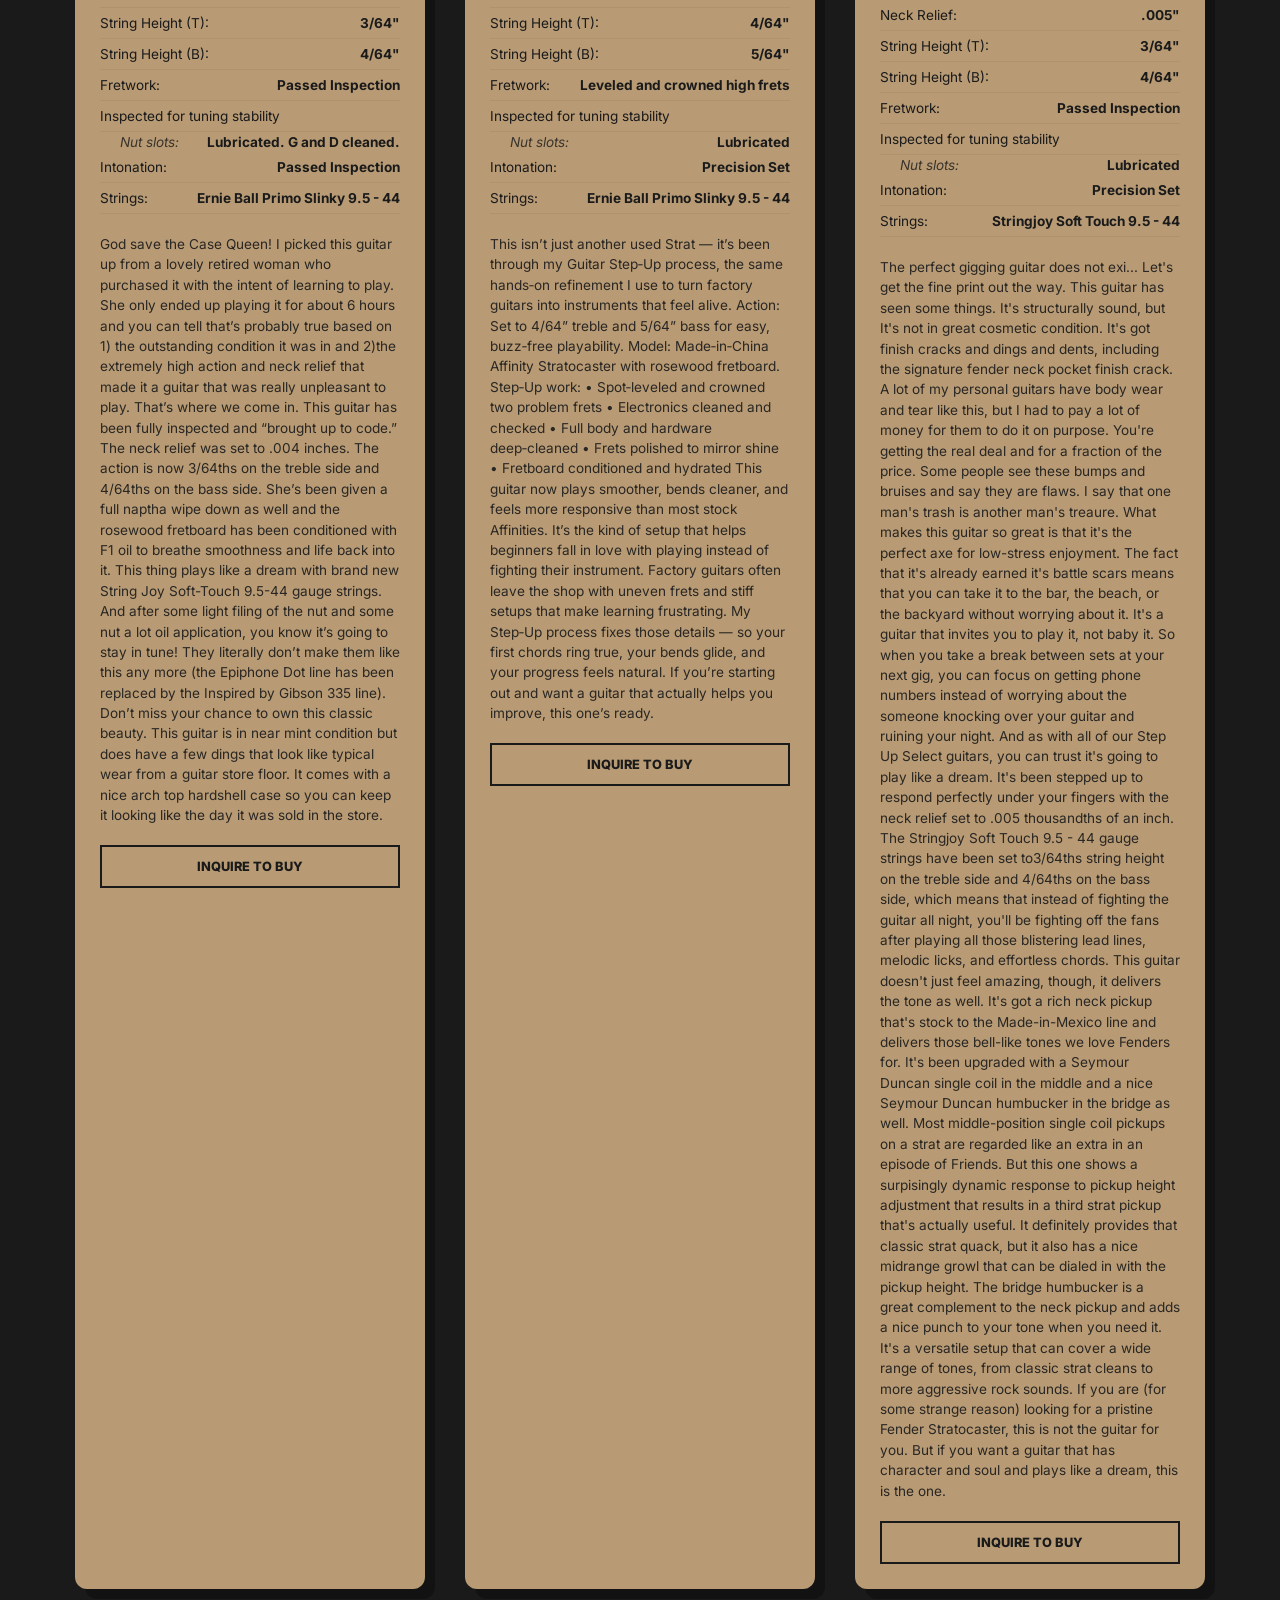
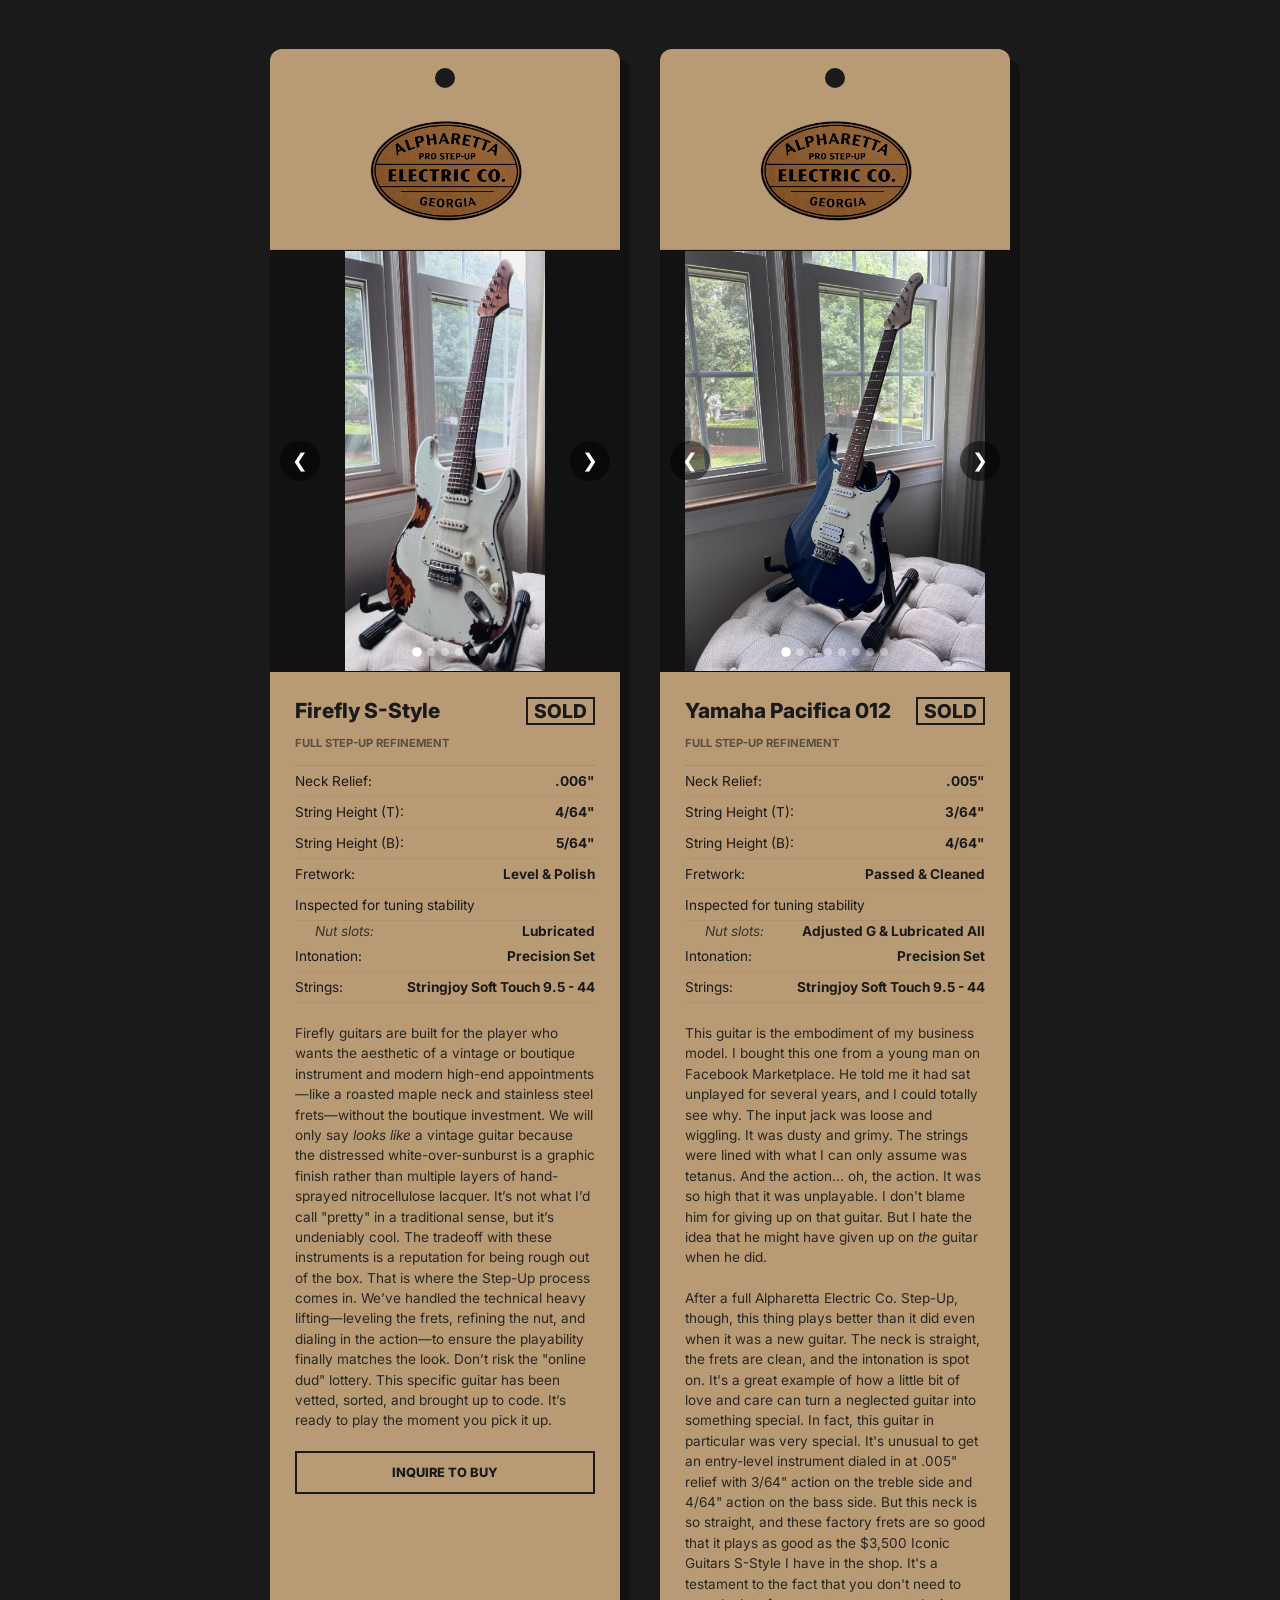
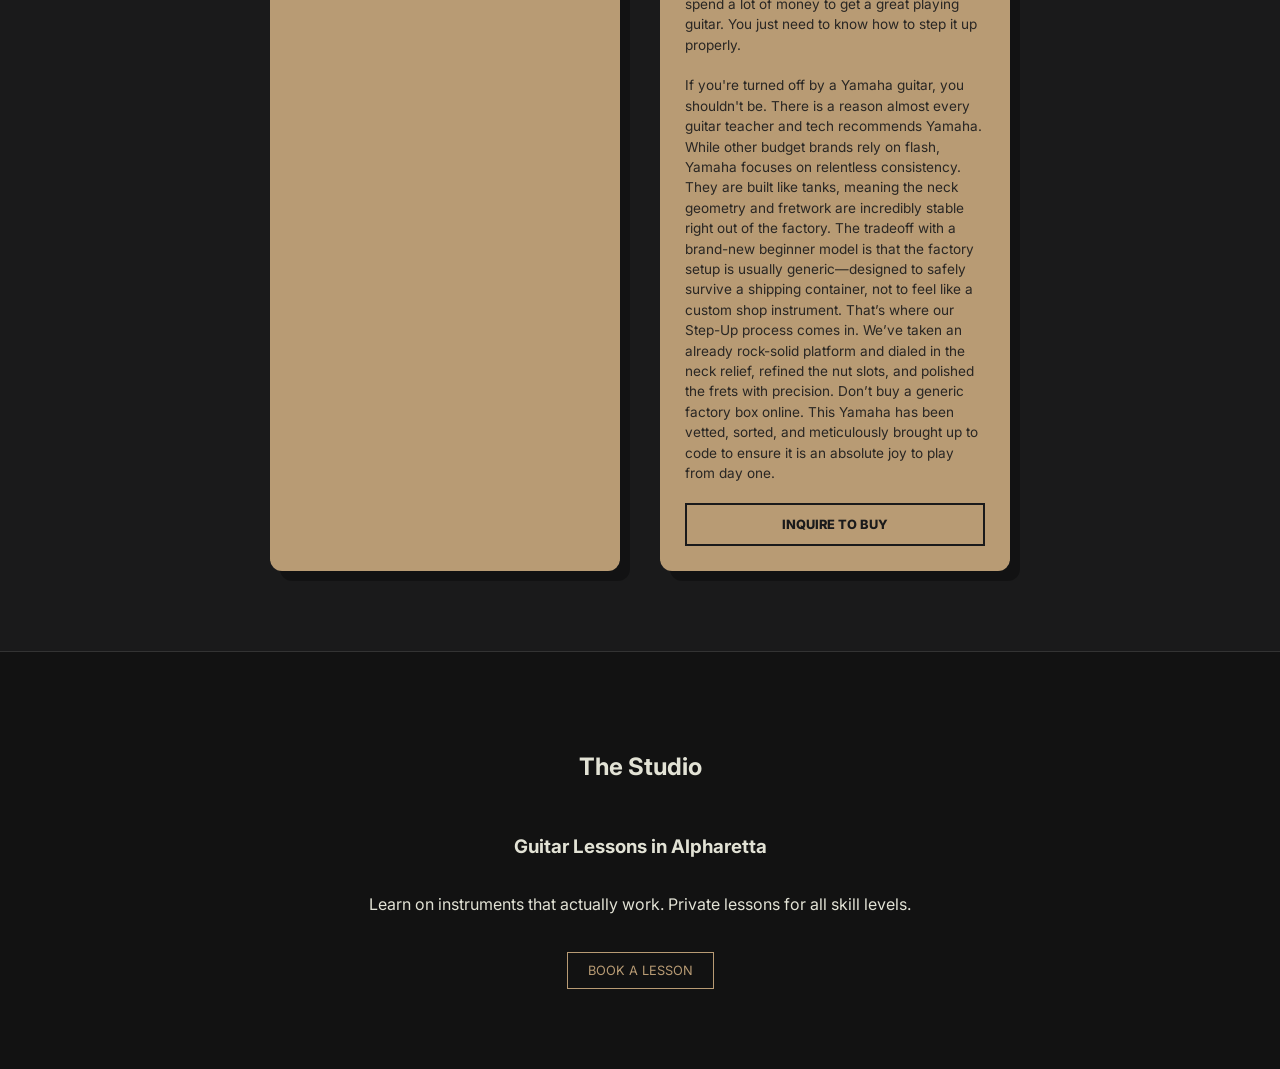
==== commit af4b7e8c: "Grayhound" ====
--- a/index.html
+++ b/index.html
@@ -54,6 +54,7 @@
 
         <div class="guitar-grid">
 
+
             <article class="guitar-card">
                 <div class="tag-brand top-brand">
                     <img src="logo-clean.png" alt="Alpharetta Electric Co." class="card-logo-badge">
@@ -84,7 +85,108 @@
                     <div class="tag-header">
                         <h3>Epiphone Les Paul Standard Pro: Performance-enhanced beginner/intermediate guitar with Road
                             Runner Hard Case</h3>
-                        <span class="price">$500/span>
+                        <span class="price">$450 </span>
+                    </div>
+
+                    <p class="tier-label">Full Step-Up Refinement</p>
+
+                    <div class="checklist-group">
+                        <div class="check-item"><span>Neck Relief:</span> <strong>.004</strong></div>
+                        <div class="check-item"><span>String Height (T):</span> <strong>3/64"</strong></div>
+                        <div class="check-item"><span>String Height (B):</span> <strong>4/64"</strong></div>
+                        <div class="check-item"><span>Fretwork:</span> <strong>Passed Inspection</strong>
+                        </div>
+                        <div class="check-item"><span>Inspected for tuning stability</span></div>
+                        <div class="check-item sub-item"><span>Nut slots:</span> <strong>Lubricated</strong></div>
+                        <div class="check-item"><span>Intonation:</span> <strong>Passed Inspection</strong></div>
+                        <div class="check-item"><span>Strings:</span> <strong>Ernie Ball Primo Slinky 9.5 - 44</strong>
+                        </div>
+                    </div>
+
+                    <p class="description">
+
+                    <div class="description">
+                        <p>
+                            As with most of the guitars I rescue, this guitar makes me wonder whether, if I'd set it up
+                            first, the previous owner would have decided to hold onto it. I wouldn't be surprised. These
+                            PRS SEs continue to surprise me with their build quality. This guitar plays exceptionally
+                            well, with almost zero fret buzz despite having neck relief dialed in to 0.004" and string
+                            height set low to 3/64" on the treble side and 4/64" on the bass side.
+                        </p>
+
+                        <p>
+                            The CE ("Classic Electric") stands out in the PRS lineup by pairing a solid mahogany body
+                            with a bolt-on maple neck. While set-neck PRS models lean warm and thick, the bolt-on
+                            construction delivers extra attack, percussive snap, and clarity—giving you the best of both
+                            worlds between classic humbucker tone and bolt-on responsiveness.
+                        </p>
+
+                        <p><strong>Key Features &amp; Standout Specs:</strong></p>
+
+                        <ul class="specs-list">
+                            <li><strong>Bolt-On Maple Neck:</strong> Wide Thin profile with a smooth satin finish—fast,
+                                comfortable, and zero sticky gloss.</li>
+                            <li><strong>Matte Satin Finish:</strong> Lets the solid mahogany body resonate freely while
+                                resisting fingerprints and glare.</li>
+                            <li><strong>PRS 85/15 "S" Pickups:</strong> Balanced, articulate humbuckers that maintain
+                                clarity across clean, crunch, and high-gain tones.</li>
+                            <li><strong>Push/Pull Coil Split:</strong> Master tone control splits both humbuckers for
+                                snappy, single-coil bite (6 total pickup configurations).</li>
+                            <li><strong>PRS Hardware &amp; Fretboard:</strong> 25" scale, 10" radius rosewood fretboard
+                                with classic PRS bird inlays, 24 medium jumbo frets, and PRS patented molded tremolo.
+                            </li>
+                            <li><strong>Fresh Setup:</strong> Neck relief adjusted, fretboard conditioned, and action
+                                set low with clean intonation.</li>
+                        </ul>
+
+                        <p>
+                            Everything works 100% as it should. Electronics are clean and quiet, frets show minimal
+                            wear, and the finish is clean.
+                        </p>
+
+                        <p><strong>Price:</strong> $450 with PRS gig bag.</p>
+                    </div>
+
+
+                    </p>
+
+                    <a href="mailto:jeff@alpharettaelectric.co?subject=Mint Tea Inquiry" class="btn-inquire">Inquire
+                        to
+                        Buy</a>
+                </div>
+            </article>
+
+            <article class="guitar-card">
+                <div class="tag-brand top-brand">
+                    <img src="logo-clean.png" alt="Alpharetta Electric Co." class="card-logo-badge">
+                </div>
+
+                <div class="card-image-area">
+                    <button class="slider-arrow prev" onclick="moveSlider(this, -1)">&#10094;</button>
+                    <button class="slider-arrow next" onclick="moveSlider(this, 1)">&#10095;</button>
+
+                    <div class="image-slider" id="guitarSlider1">
+                        <img src="lp-mt-hero.jpeg" class="guitar-photo" alt="Hero" onclick="zoomImage(this)">
+                        <img src="lp-mt-front.jpeg" class="guitar-photo" alt="Hero" onclick="zoomImage(this)">
+                        <img src="lp-mt-hs.jpeg" class="guitar-photo" alt="Hero" onclick="zoomImage(this)">
+                        <img src="lp-mt-back.jpeg" class="guitar-photo" alt="Hero" onclick="zoomImage(this)">
+                        <img src="lp-mt-aec-logo.jpeg" class="guitar-photo" alt="Hero" onclick="zoomImage(this)">
+                    </div>
+
+                    <div class="slider-dots">
+                        <span class="dot active"></span>
+                        <span class="dot"></span>
+                        <span class="dot"></span>
+                        <span class="dot"></span>
+                        <span class="dot"></span>
+                    </div>
+                </div>
+
+                <div class="tag-body">
+                    <div class="tag-header">
+                        <h3>Epiphone Les Paul Standard Pro: Performance-enhanced beginner/intermediate guitar with Road
+                            Runner Hard Case</h3>
+                        <span class="price">SOLD</span>
                     </div>
 
                     <p class="tier-label">Full Step-Up Refinement</p>
@@ -130,8 +232,8 @@
 
                         </p>
 
-                        <a href="mailto:jeff@alpharettaelectric.co?subject=MIM Strat Inquiry"
-                            class="btn-inquire">Inquire to
+                        <a href="mailto:jeff@alpharettaelectric.co?subject=Mint Tea Inquiry" class="btn-inquire">Inquire
+                            to
                             Buy</a>
                     </div>
             </article>
@@ -176,7 +278,7 @@
                 <div class="tag-body">
                     <div class="tag-header">
                         <h3>Epiphone Les Paul Standard: Performance-enhanced beginner/intermediate guitar</h3>
-                        <span class="price">SOLD/span>
+                        <span class="price">SOLD</span>
                     </div>
 
                     <p class="tier-label">Full Step-Up Refinement</p>
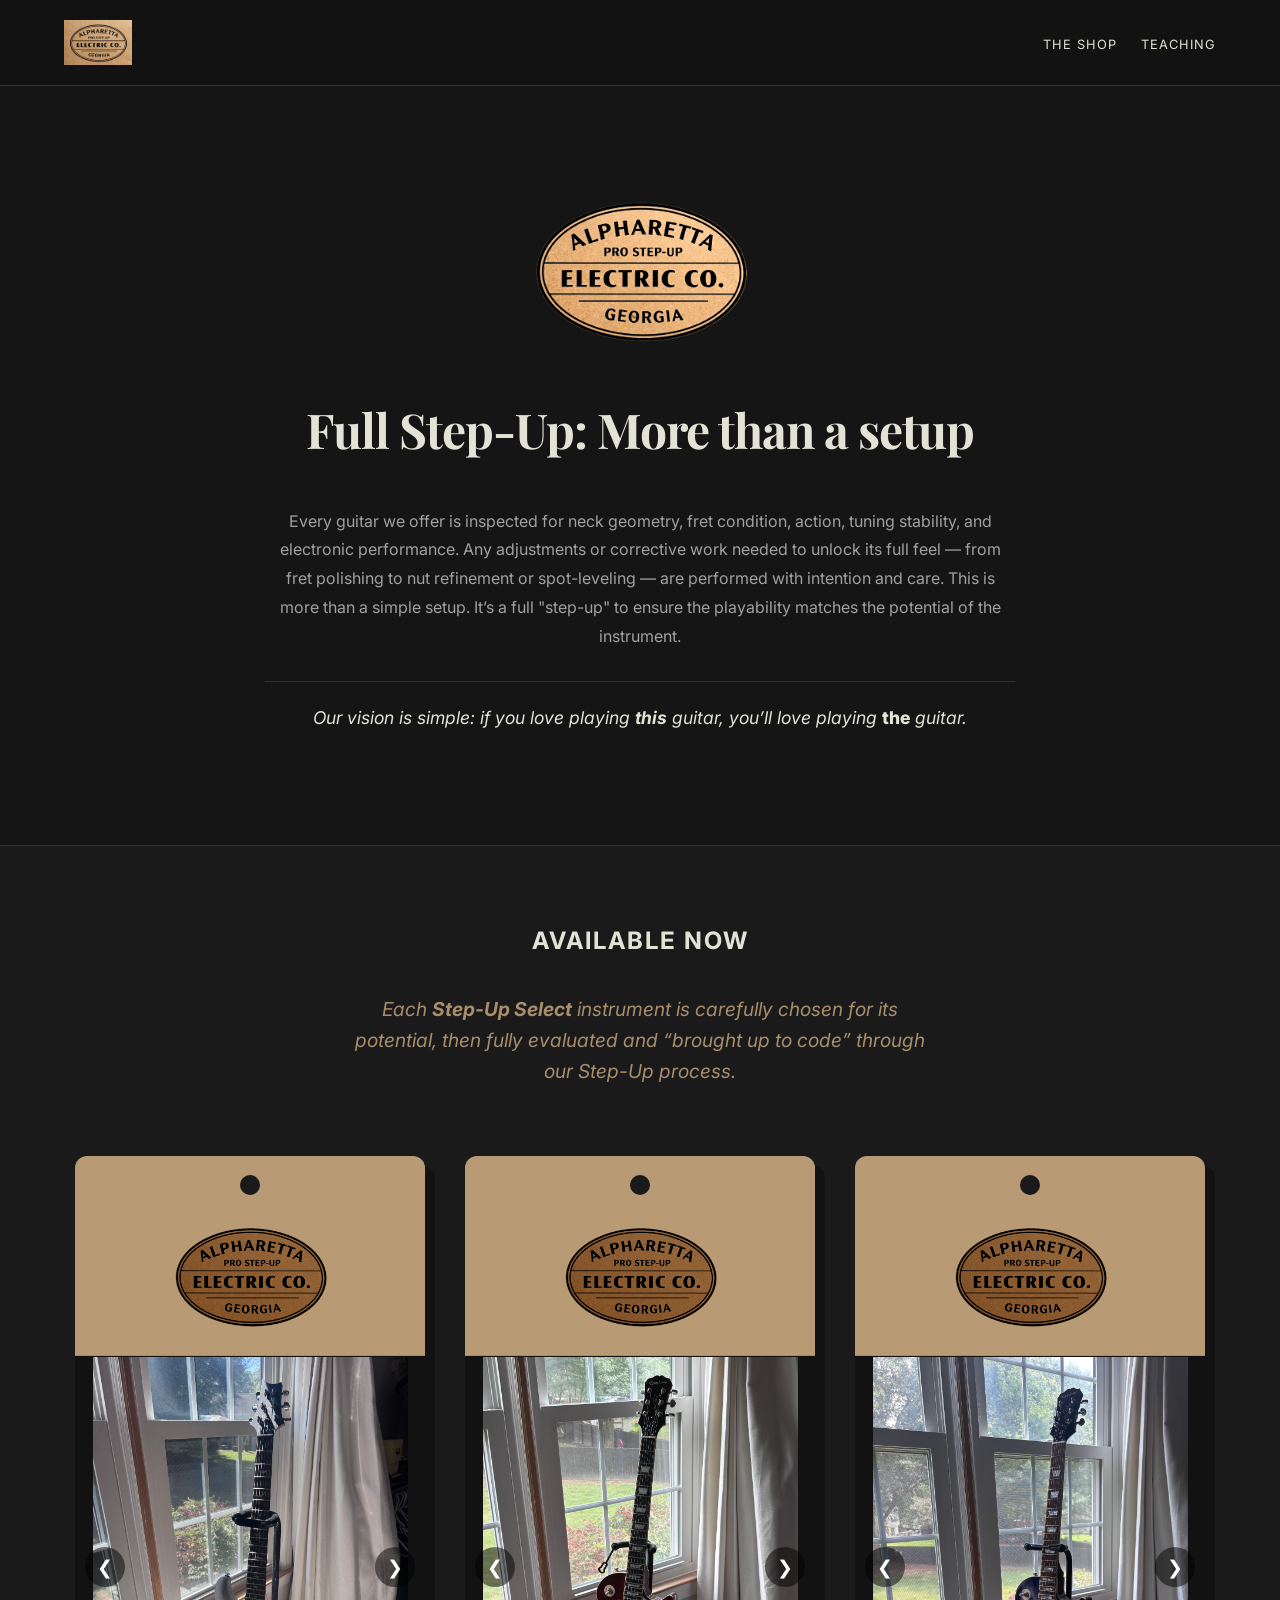
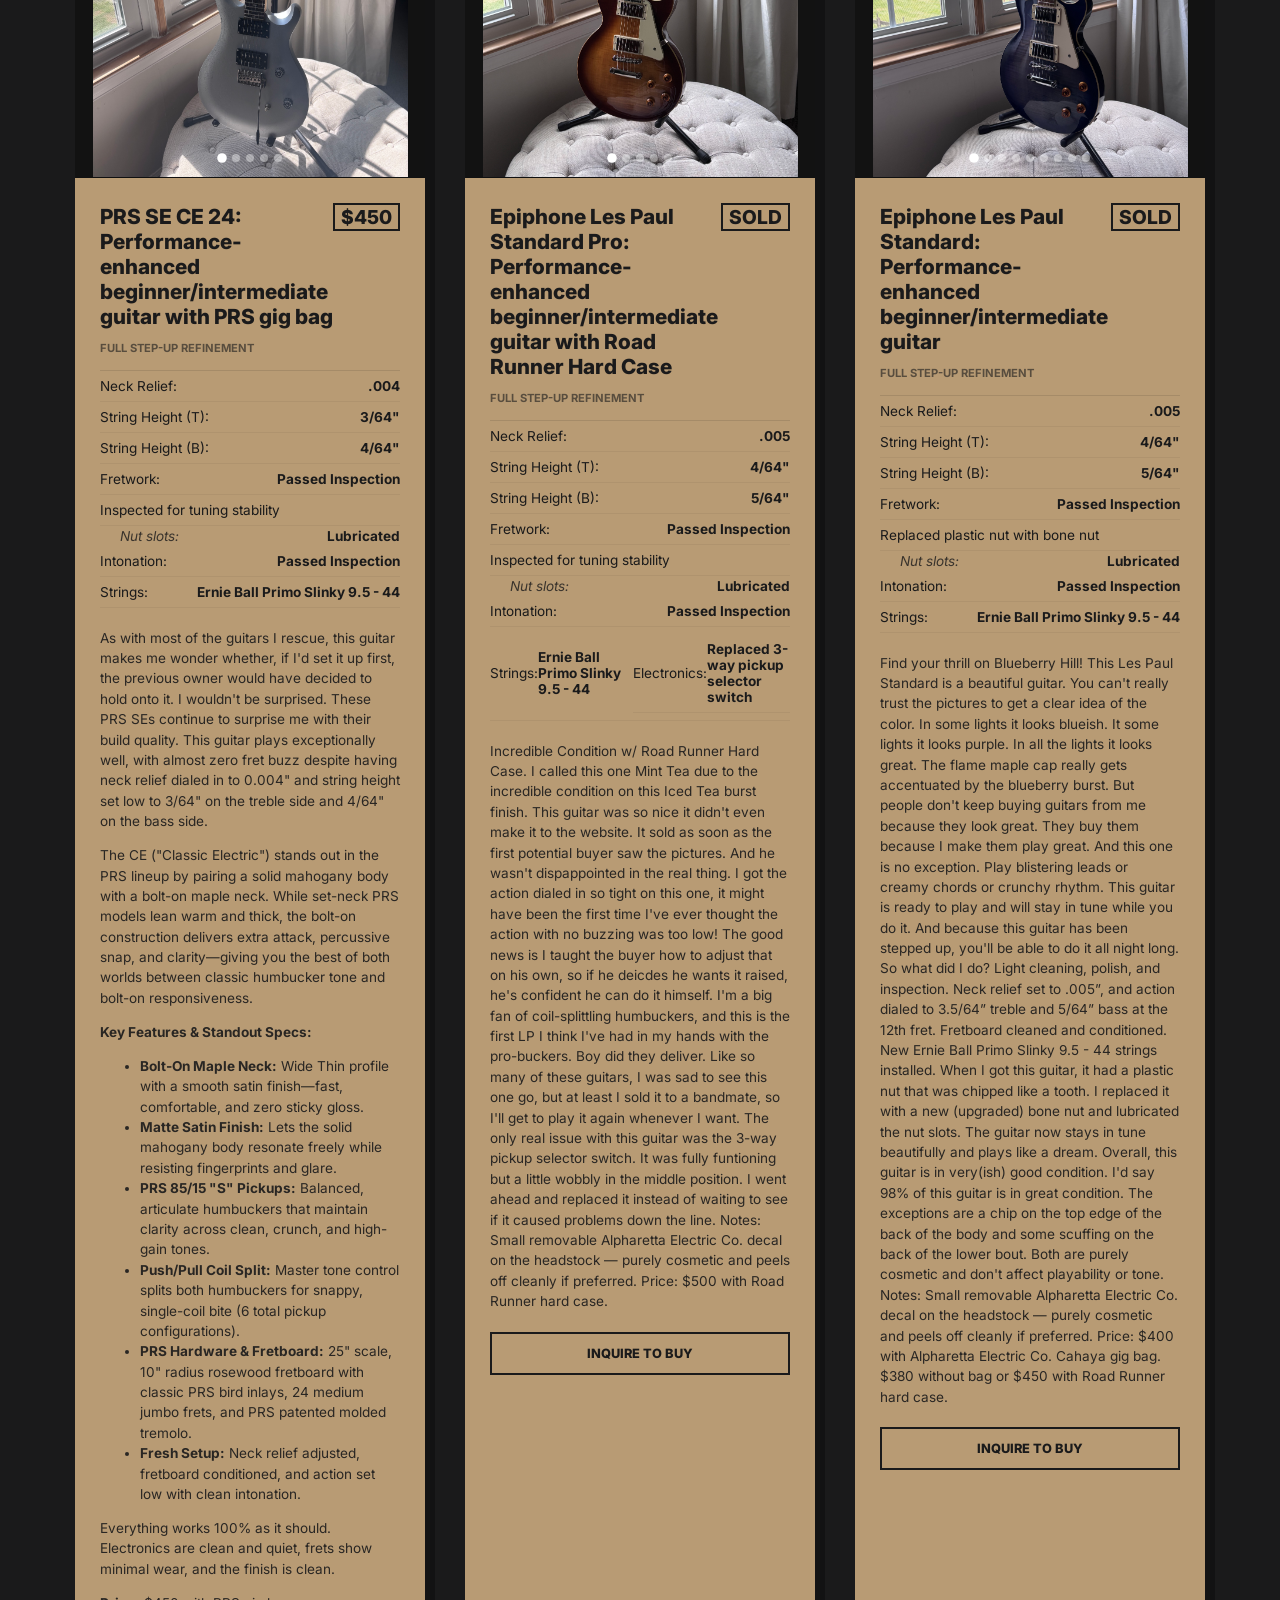
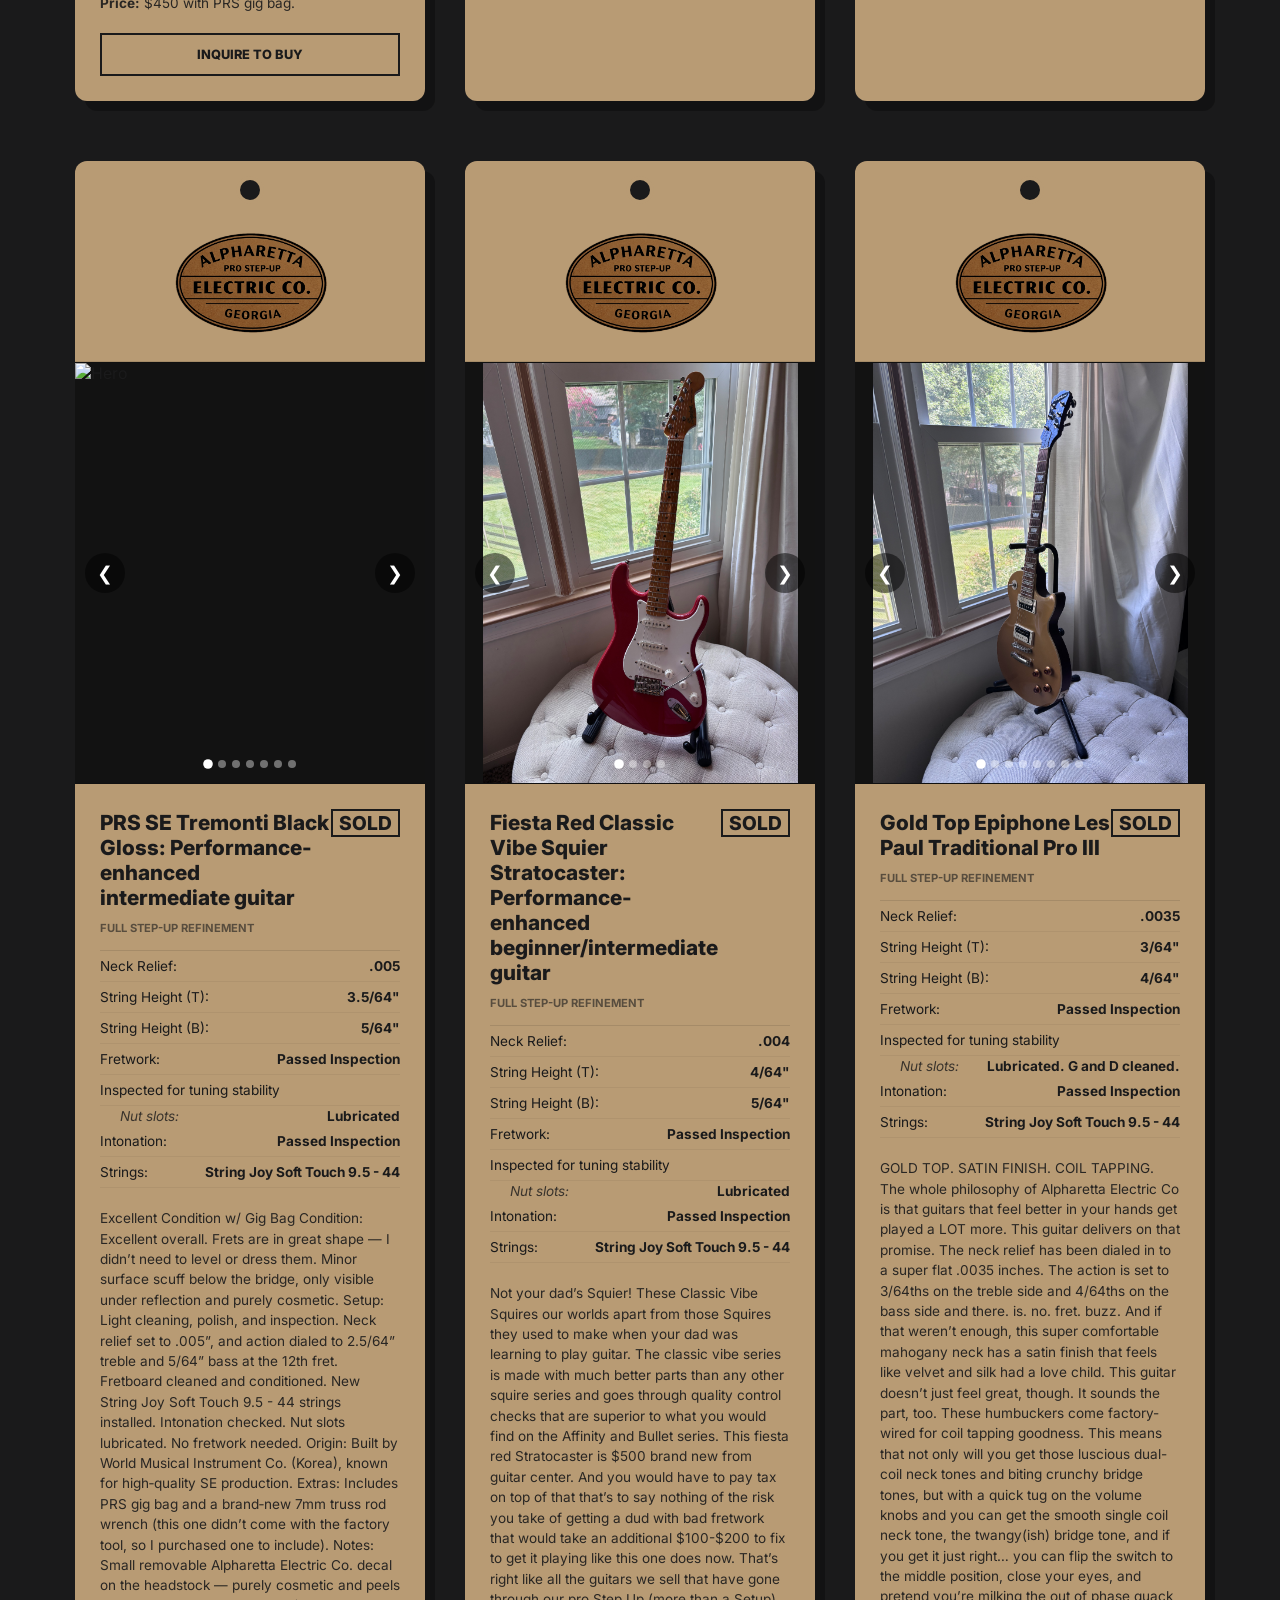
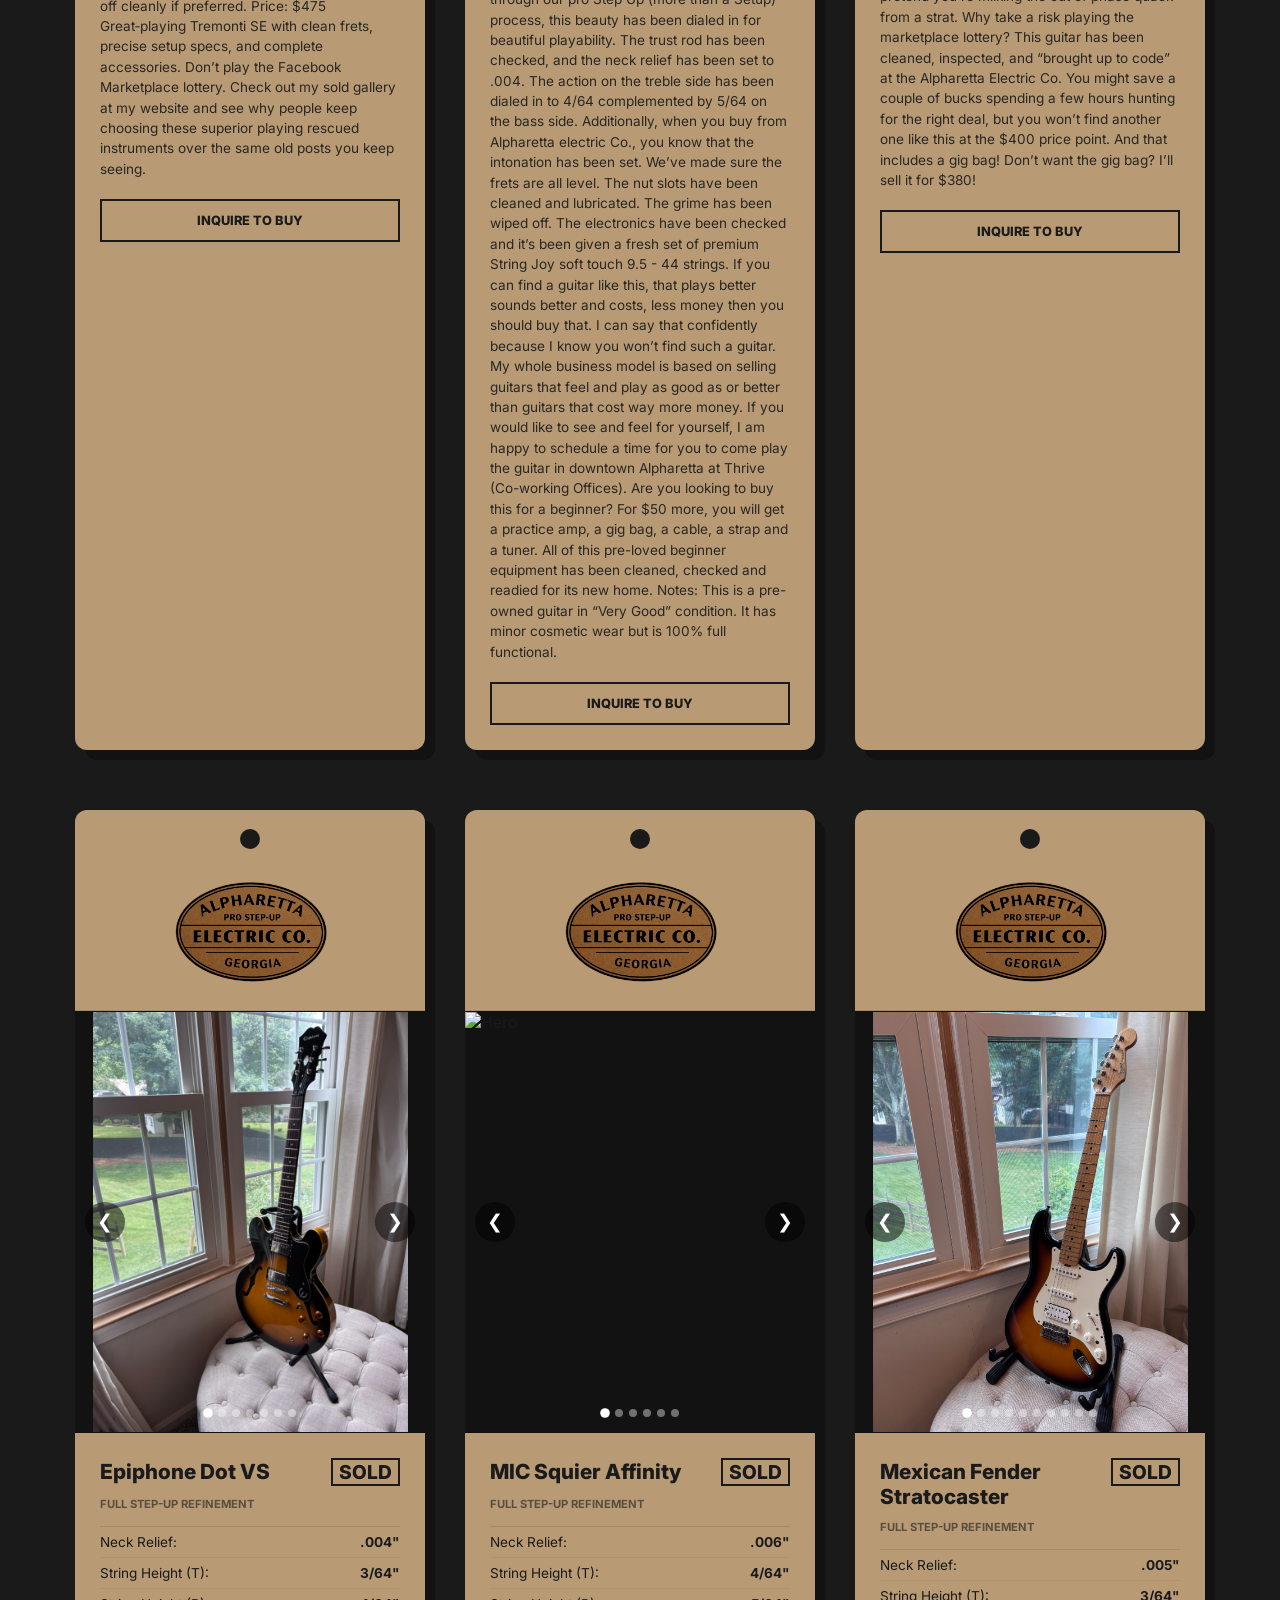
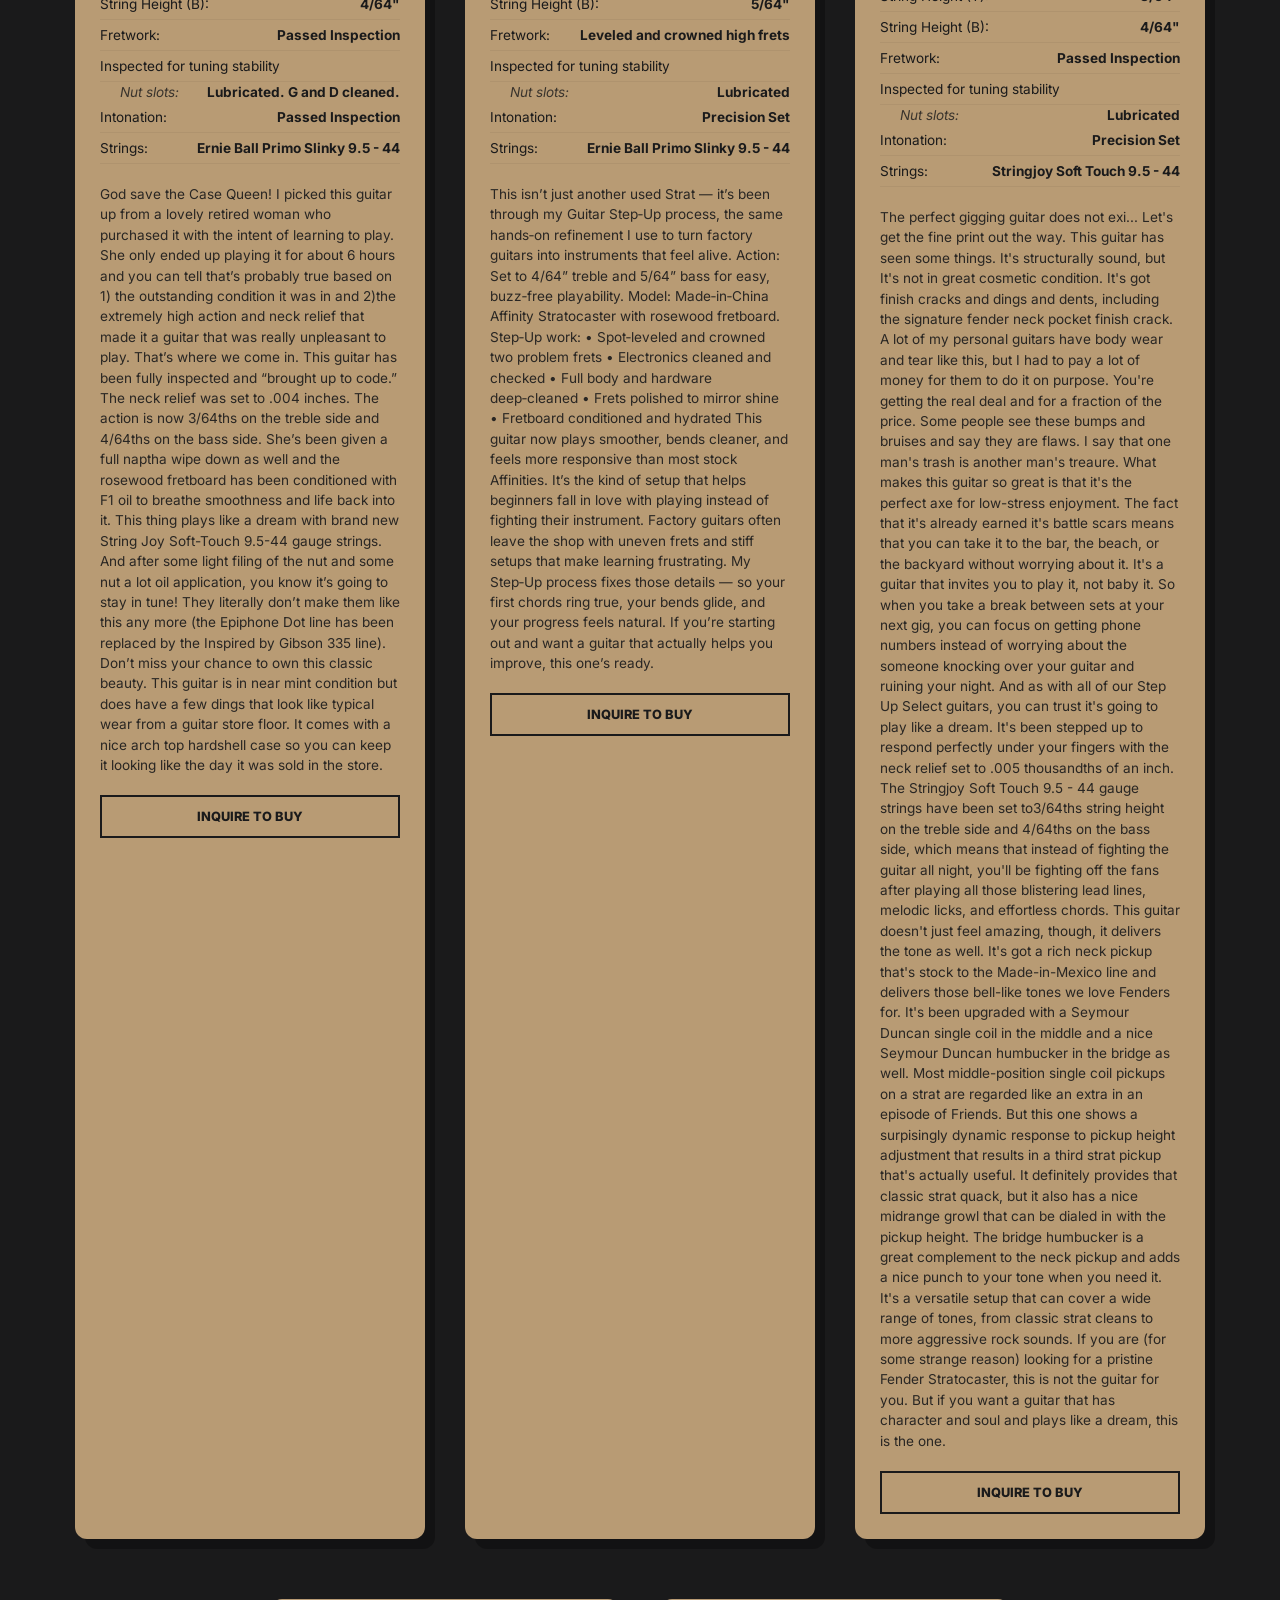
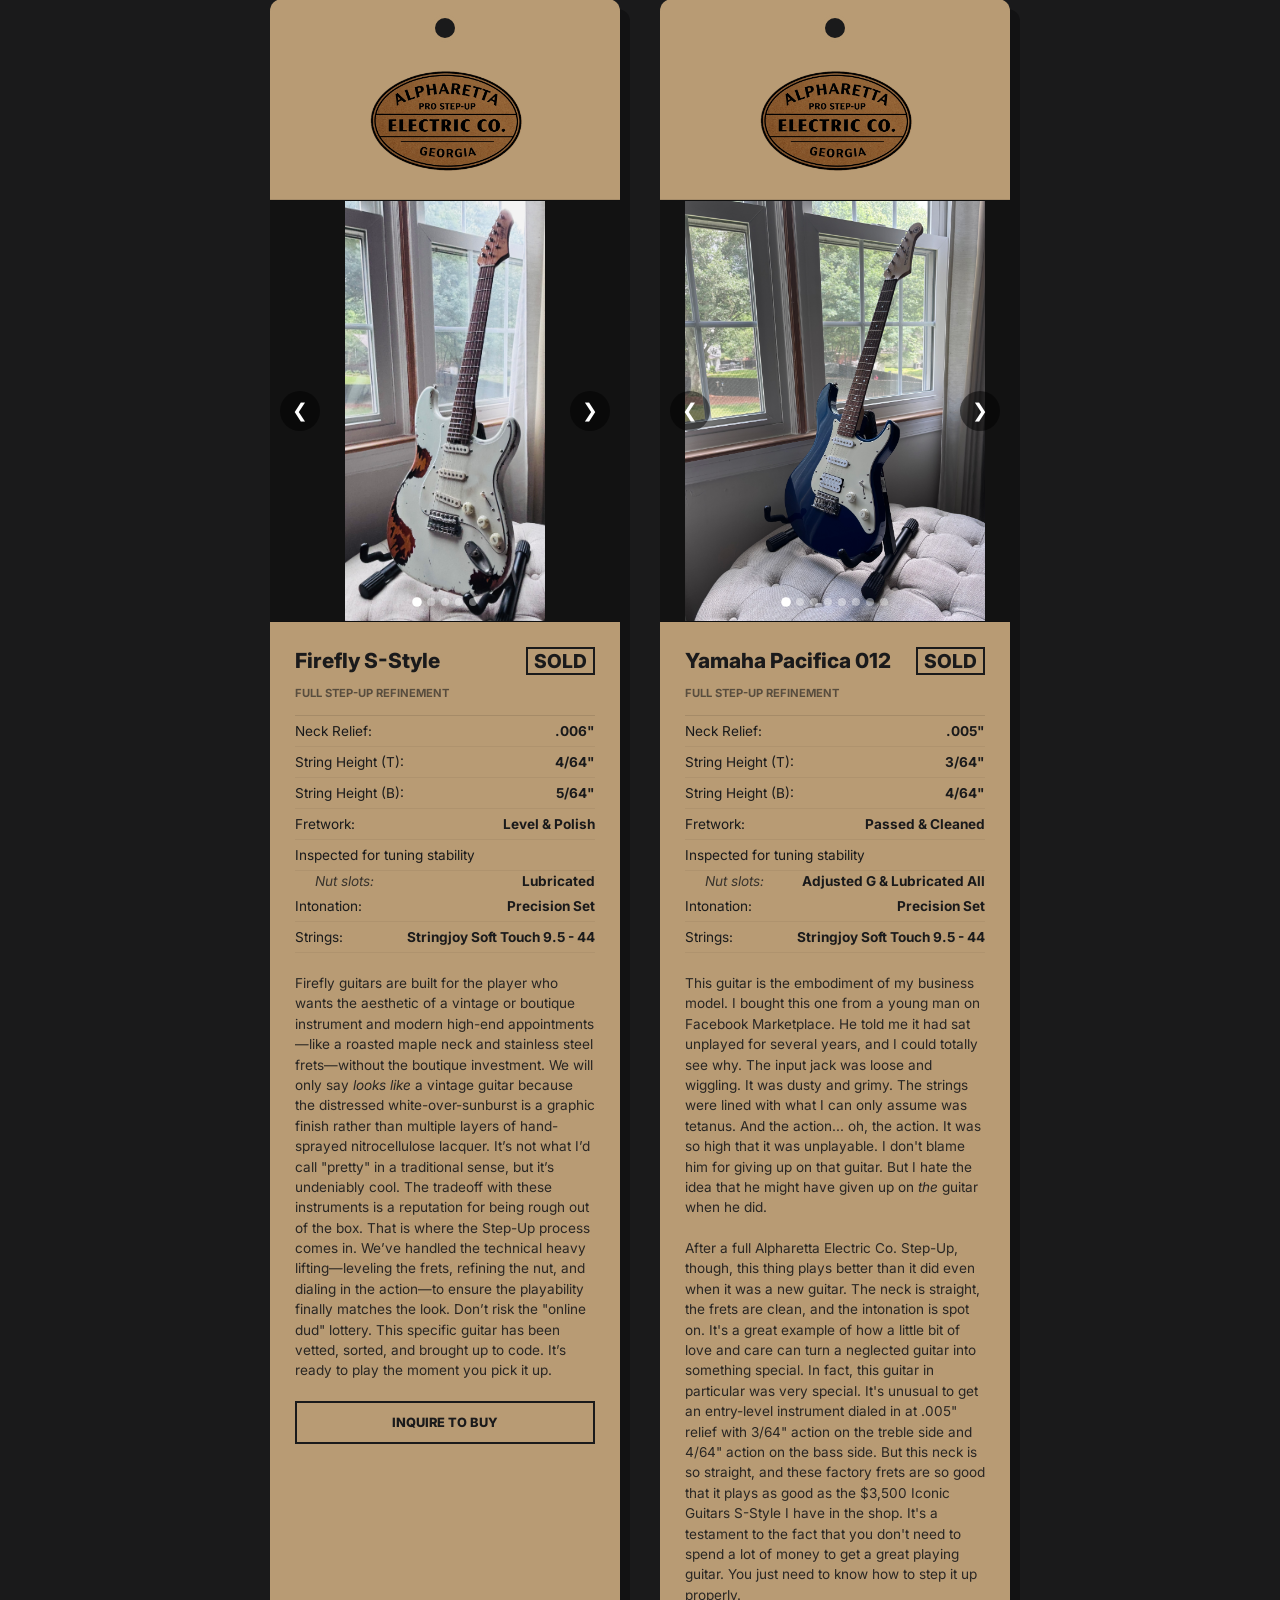
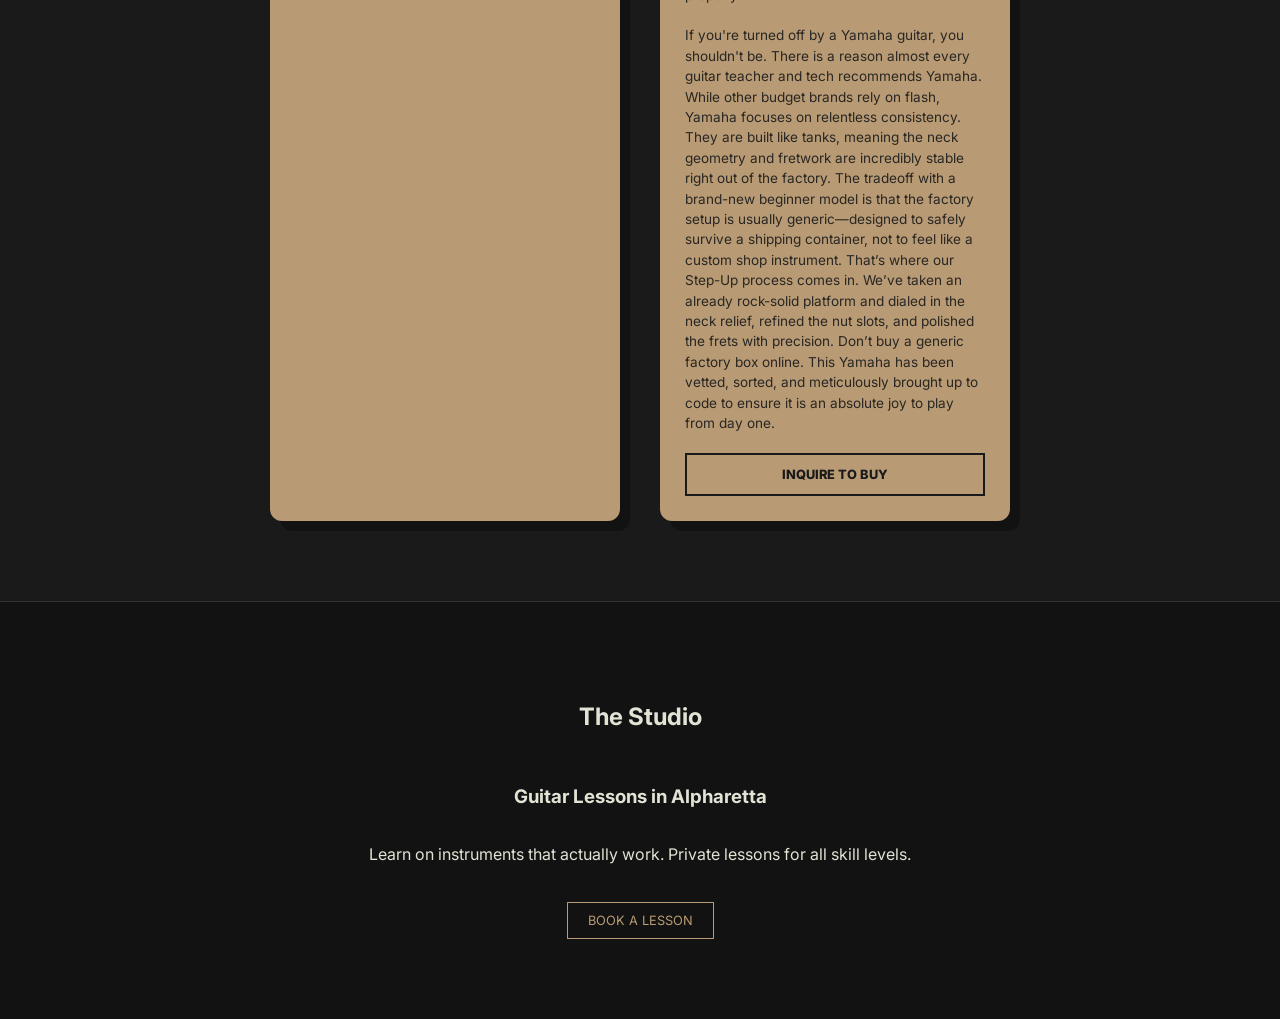
==== commit 4d394928: "ce24" ====
--- a/index.html
+++ b/index.html
@@ -65,11 +65,11 @@
                     <button class="slider-arrow next" onclick="moveSlider(this, 1)">&#10095;</button>
 
                     <div class="image-slider" id="guitarSlider1">
-                        <img src="lp-mt-hero.jpeg" class="guitar-photo" alt="Hero" onclick="zoomImage(this)">
-                        <img src="lp-mt-front.jpeg" class="guitar-photo" alt="Hero" onclick="zoomImage(this)">
-                        <img src="lp-mt-hs.jpeg" class="guitar-photo" alt="Hero" onclick="zoomImage(this)">
-                        <img src="lp-mt-back.jpeg" class="guitar-photo" alt="Hero" onclick="zoomImage(this)">
-                        <img src="lp-mt-aec-logo.jpeg" class="guitar-photo" alt="Hero" onclick="zoomImage(this)">
+                        <img src="CE24-hero.jpeg" class="guitar-photo" alt="Hero" onclick="zoomImage(this)">
+                        <img src="CE24-front.jpeg" class="guitar-photo" alt="Hero" onclick="zoomImage(this)">
+                        <img src="CE24-hs.jpeg" class="guitar-photo" alt="Hero" onclick="zoomImage(this)">
+                        <img src="CE24-back.jpeg" class="guitar-photo" alt="Hero" onclick="zoomImage(this)">
+                        <img src="CE24-aec-logo.jpeg" class="guitar-photo" alt="Hero" onclick="zoomImage(this)">
                     </div>
 
                     <div class="slider-dots">
@@ -83,8 +83,7 @@
 
                 <div class="tag-body">
                     <div class="tag-header">
-                        <h3>Epiphone Les Paul Standard Pro: Performance-enhanced beginner/intermediate guitar with Road
-                            Runner Hard Case</h3>
+                        <h3>PRS SE CE 24: Performance-enhanced beginner/intermediate guitar with PRS gig bag</h3>
                         <span class="price">$450 </span>
                     </div>
 
@@ -150,7 +149,7 @@
 
                     </p>
 
-                    <a href="mailto:jeff@alpharettaelectric.co?subject=Mint Tea Inquiry" class="btn-inquire">Inquire
+                    <a href="mailto:jeff@alpharettaelectric.co?subject=PRS CE 24 Inquiry" class="btn-inquire">Inquire
                         to
                         Buy</a>
                 </div>
